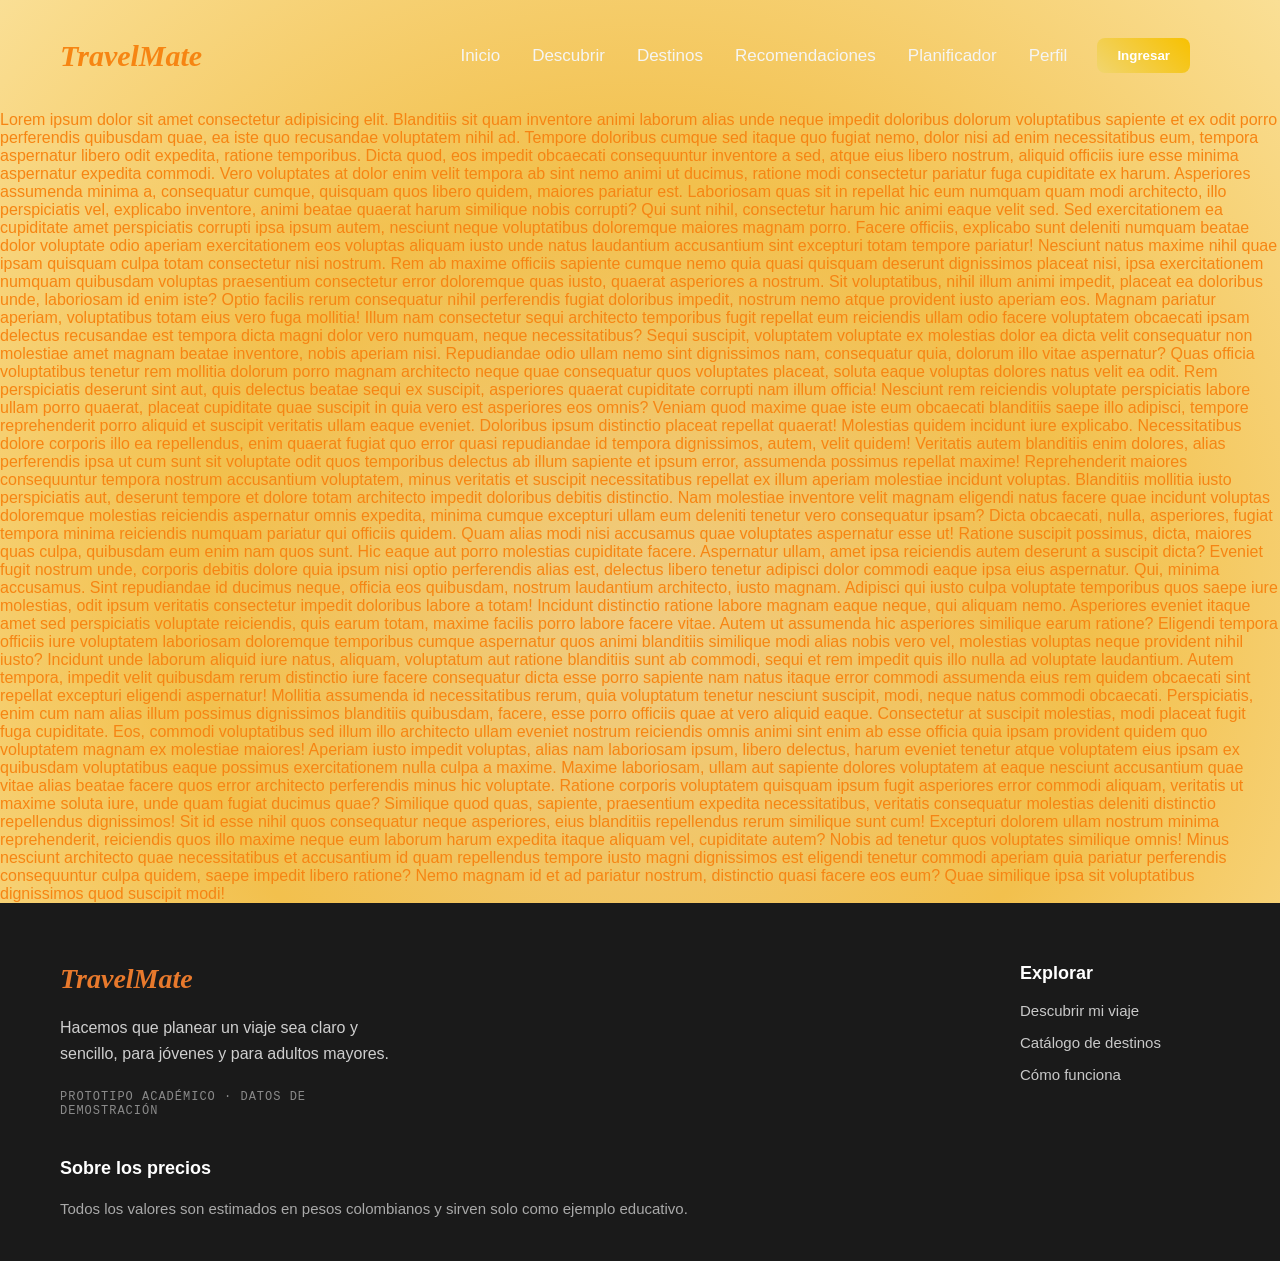
==== index.html @ ab0689bd "inicio" ====
<!DOCTYPE html>
<html lang="en">
<head>
    <meta charset="UTF-8">
    <meta name="viewport" content="width=device-width, initial-scale=1.0">
    <title>Descrubre tu Proximo Viaje</title>
    <link rel="stylesheet" href="css/style.css">
</head>
<body>
    
<!-- ===== ENCABEZADO ===== -->
<header class="encabezado">

    <div class="contenedor-navegacion">

        <h1 class="logo">TravelMate</h1>

        <nav>
            <div class="nav-item">
                <span class="nav-link">Inicio</span>
            </div>

            <div class="nav-item">
                <span class="nav-link">Descubrir</span>
                <div class="dropdown">
                    <a href="#">Cuestionario</a>
                    <a href="#">Preferencias</a>
                    <a href="#">Presupuestos</a>
                </div>
            </div>

            <div class="nav-item">
                <span class="nav-link">Destinos</span>
                <div class="dropdown">
                    <a href="#">Catálogo</a>
                    <a href="#">Filtros</a>
                    <a href="#">Detalle</a>
                </div>
            </div>

            <div class="nav-item">
                <span class="nav-link">Recomendaciones</span>
                <div class="dropdown">
                    <a href="#">Compatibilidad</a>
                    <a href="#">Sorpréndeme</a>
                </div>
            </div>

            <div class="nav-item">
                <span class="nav-link">Planificador</span>
                <div class="dropdown">
                <a href="#">Itinerario</a>
                <a href="#">Actividades</a>
                <a href="#">Presupuesto</a>
                </div>
            </div>

            <div class="nav-item">
                <span class="nav-link">Perfil</span>
                <div class="dropdown">
                <a href="#">Mi cuenta</a>
                <a href="#">Mis viajes</a>
                <a href="#">Favoritos</a>
                <a href="#">Configuración</a>
                </div>
            </div>

            <button class="boton-principal">
                <a href="#"></a>Ingresar
            </button>
           
        </nav>

    </div>

</header>

<!-- ===== SECCION PRINCIPAL ===== -->
 <section class="Principal">
    <p class="">Lorem ipsum dolor sit amet consectetur adipisicing elit. Blanditiis sit quam inventore animi laborum alias unde neque impedit doloribus dolorum voluptatibus sapiente et ex odit porro perferendis quibusdam quae, ea iste quo recusandae voluptatem nihil ad. Tempore doloribus cumque sed itaque quo fugiat nemo, dolor nisi ad enim necessitatibus eum, tempora aspernatur libero odit expedita, ratione temporibus. Dicta quod, eos impedit obcaecati consequuntur inventore a sed, atque eius libero nostrum, aliquid officiis iure esse minima aspernatur expedita commodi. Vero voluptates at dolor enim velit tempora ab sint nemo animi ut ducimus, ratione modi consectetur pariatur fuga cupiditate ex harum. Asperiores assumenda minima a, consequatur cumque, quisquam quos libero quidem, maiores pariatur est. Laboriosam quas sit in repellat hic eum numquam quam modi architecto, illo perspiciatis vel, explicabo inventore, animi beatae quaerat harum similique nobis corrupti? Qui sunt nihil, consectetur harum hic animi eaque velit sed. Sed exercitationem ea cupiditate amet perspiciatis corrupti ipsa ipsum autem, nesciunt neque voluptatibus doloremque maiores magnam porro. Facere officiis, explicabo sunt deleniti numquam beatae dolor voluptate odio aperiam exercitationem eos voluptas aliquam iusto unde natus laudantium accusantium sint excepturi totam tempore pariatur! Nesciunt natus maxime nihil quae ipsam quisquam culpa totam consectetur nisi nostrum. Rem ab maxime officiis sapiente cumque nemo quia quasi quisquam deserunt dignissimos placeat nisi, ipsa exercitationem numquam quibusdam voluptas praesentium consectetur error doloremque quas iusto, quaerat asperiores a nostrum. Sit voluptatibus, nihil illum animi impedit, placeat ea doloribus unde, laboriosam id enim iste? Optio facilis rerum consequatur nihil perferendis fugiat doloribus impedit, nostrum nemo atque provident iusto aperiam eos. Magnam pariatur aperiam, voluptatibus totam eius vero fuga mollitia! Illum nam consectetur sequi architecto temporibus fugit repellat eum reiciendis ullam odio facere voluptatem obcaecati ipsam delectus recusandae est tempora dicta magni dolor vero numquam, neque necessitatibus? Sequi suscipit, voluptatem voluptate ex molestias dolor ea dicta velit consequatur non molestiae amet magnam beatae inventore, nobis aperiam nisi. Repudiandae odio ullam nemo sint dignissimos nam, consequatur quia, dolorum illo vitae aspernatur? Quas officia voluptatibus tenetur rem mollitia dolorum porro magnam architecto neque quae consequatur quos voluptates placeat, soluta eaque voluptas dolores natus velit ea odit. Rem perspiciatis deserunt sint aut, quis delectus beatae sequi ex suscipit, asperiores quaerat cupiditate corrupti nam illum officia! Nesciunt rem reiciendis voluptate perspiciatis labore ullam porro quaerat, placeat cupiditate quae suscipit in quia vero est asperiores eos omnis? Veniam quod maxime quae iste eum obcaecati blanditiis saepe illo adipisci, tempore reprehenderit porro aliquid et suscipit veritatis ullam eaque eveniet. Doloribus ipsum distinctio placeat repellat quaerat! Molestias quidem incidunt iure explicabo. Necessitatibus dolore corporis illo ea repellendus, enim quaerat fugiat quo error quasi repudiandae id tempora dignissimos, autem, velit quidem! Veritatis autem blanditiis enim dolores, alias perferendis ipsa ut cum sunt sit voluptate odit quos temporibus delectus ab illum sapiente et ipsum error, assumenda possimus repellat maxime! Reprehenderit maiores consequuntur tempora nostrum accusantium voluptatem, minus veritatis et suscipit necessitatibus repellat ex illum aperiam molestiae incidunt voluptas. Blanditiis mollitia iusto perspiciatis aut, deserunt tempore et dolore totam architecto impedit doloribus debitis distinctio. Nam molestiae inventore velit magnam eligendi natus facere quae incidunt voluptas doloremque molestias reiciendis aspernatur omnis expedita, minima cumque excepturi ullam eum deleniti tenetur vero consequatur ipsam? Dicta obcaecati, nulla, asperiores, fugiat tempora minima reiciendis numquam pariatur qui officiis quidem. Quam alias modi nisi accusamus quae voluptates aspernatur esse ut! Ratione suscipit possimus, dicta, maiores quas culpa, quibusdam eum enim nam quos sunt. Hic eaque aut porro molestias cupiditate facere. Aspernatur ullam, amet ipsa reiciendis autem deserunt a suscipit dicta? Eveniet fugit nostrum unde, corporis debitis dolore quia ipsum nisi optio perferendis alias est, delectus libero tenetur adipisci dolor commodi eaque ipsa eius aspernatur. Qui, minima accusamus. Sint repudiandae id ducimus neque, officia eos quibusdam, nostrum laudantium architecto, iusto magnam. Adipisci qui iusto culpa voluptate temporibus quos saepe iure molestias, odit ipsum veritatis consectetur impedit doloribus labore a totam! Incidunt distinctio ratione labore magnam eaque neque, qui aliquam nemo. Asperiores eveniet itaque amet sed perspiciatis voluptate reiciendis, quis earum totam, maxime facilis porro labore facere vitae. Autem ut assumenda hic asperiores similique earum ratione? Eligendi tempora officiis iure voluptatem laboriosam doloremque temporibus cumque aspernatur quos animi blanditiis similique modi alias nobis vero vel, molestias voluptas neque provident nihil iusto? Incidunt unde laborum aliquid iure natus, aliquam, voluptatum aut ratione blanditiis sunt ab commodi, sequi et rem impedit quis illo nulla ad voluptate laudantium. Autem tempora, impedit velit quibusdam rerum distinctio iure facere consequatur dicta esse porro sapiente nam natus itaque error commodi assumenda eius rem quidem obcaecati sint repellat excepturi eligendi aspernatur! Mollitia assumenda id necessitatibus rerum, quia voluptatum tenetur nesciunt suscipit, modi, neque natus commodi obcaecati. Perspiciatis, enim cum nam alias illum possimus dignissimos blanditiis quibusdam, facere, esse porro officiis quae at vero aliquid eaque. Consectetur at suscipit molestias, modi placeat fugit fuga cupiditate. Eos, commodi voluptatibus sed illum illo architecto ullam eveniet nostrum reiciendis omnis animi sint enim ab esse officia quia ipsam provident quidem quo voluptatem magnam ex molestiae maiores! Aperiam iusto impedit voluptas, alias nam laboriosam ipsum, libero delectus, harum eveniet tenetur atque voluptatem eius ipsam ex quibusdam voluptatibus eaque possimus exercitationem nulla culpa a maxime. Maxime laboriosam, ullam aut sapiente dolores voluptatem at eaque nesciunt accusantium quae vitae alias beatae facere quos error architecto perferendis minus hic voluptate. Ratione corporis voluptatem quisquam ipsum fugit asperiores error commodi aliquam, veritatis ut maxime soluta iure, unde quam fugiat ducimus quae? Similique quod quas, sapiente, praesentium expedita necessitatibus, veritatis consequatur molestias deleniti distinctio repellendus dignissimos! Sit id esse nihil quos consequatur neque asperiores, eius blanditiis repellendus rerum similique sunt cum! Excepturi dolorem ullam nostrum minima reprehenderit, reiciendis quos illo maxime neque eum laborum harum expedita itaque aliquam vel, cupiditate autem? Nobis ad tenetur quos voluptates similique omnis! Minus nesciunt architecto quae necessitatibus et accusantium id quam repellendus tempore iusto magni dignissimos est eligendi tenetur commodi aperiam quia pariatur perferendis consequuntur culpa quidem, saepe impedit libero ratione? Nemo magnam id et ad pariatur nostrum, distinctio quasi facere eos eum? Quae similique ipsa sit voluptatibus dignissimos quod suscipit modi!</p>
 </section>



<!-- ===== PIE DE PAGINA ===== -->
<footer>
  <div class="footer-brand">
    <div class="footer-logo">TravelMate</div>
    <p class="footer-desc">
      Hacemos que planear un viaje sea claro y sencillo, para jóvenes y para adultos mayores.
    </p>
    <p class="footer-tag">Prototipo académico · Datos de demostración</p>
  </div>

  <div class="footer-col">
    <h3>Explorar</h3>
    <ul>
      <li><a href="#">Descubrir mi viaje</a></li>
      <li><a href="#">Catálogo de destinos</a></li>
      <li><a href="#">Cómo funciona</a></li>
    </ul>
  </div>

  <div class="footer-col">
    <h3>Sobre los precios</h3>
    <p>
      Todos los valores son estimados en pesos colombianos y sirven solo como ejemplo educativo.
    </p>
  </div>
</footer>

</body>
</html>
---- css/style.css ----
/* ===== ESTILOS GENERALES ===== */

*{
    margin:0;
    padding:0;
    box-sizing:border-box;
    font-family:Arial, Helvetica, sans-serif;
}

body{
    color:rgb(246, 133, 19);
    background:
    radial-gradient(circle,#f0cc83,#f2c04d,#fadf95);
}

/* ===== ENCABEZADO ===== */
.encabezado{
    position:relative;
    width:100%;
    /* background:rgba(0,0,0,0.35);
    backdrop-filter:blur(10px); */
}

.contenedor-navegacion{
    display:flex;
    justify-content:space-between;
    align-items:center;
    padding:20px 60px;
}

.logo{
    font-family: Georgia, 'Times New Roman', serif;
    font-style: italic;
    font-weight: bold;
    font-size:30px;
    font-weight:bold;
}

nav {
  /* background: linear-gradient(to right, #9c7f4f 0%, #b3925c 50%, #8a7248 100%); */
  padding: 18px 30px;
  display: flex;
  align-items: center;
  gap: 28px;
  position: relative;
  z-index: 10;
  /* box-shadow: 0 2px 6px rgba(0,0,0,0.25); */
}

.nav-item {
  position: relative;
}

.nav-link {
  color: #f5f5f3;
  font-size: 17px;
  cursor: pointer;
  padding: 6px 2px;
  display: inline-block;
  transition: color 0.15s ease;
}

.nav-link:hover {
  color: #f9bc03;
}

/* Dropdown */
.dropdown {
  display: none;
  position: absolute;
  top: 100%;
  left: 0;
  margin-top: 10px;
  background: #fffdf7;
  min-width: 210px;
  border-radius: 6px;
  box-shadow: 0 10px 25px rgba(0,0,0,0.25);
  border: 1px solid #e3d3a8;
  overflow: hidden;
  opacity: 0;
  transform: translateY(-8px);
  transition: opacity 0.18s ease, transform 0.18s ease;
}

.nav-item:hover .dropdown {
  display: block;
  opacity: 1;
  transform: translateY(0);
}

/* pequeño puente invisible para que el hover no se corte entre el link y el menu */
.nav-item::after {
  content: "";
  position: absolute;
  top: 100%;
  left: 0;
  width: 100%;
  height: 10px;
}

.dropdown a {
  display: block;
  padding: 11px 18px;
  color: #4a3b1e;
  text-decoration: none;
  font-size: 14.5px;
  font-family: Arial, sans-serif;
  border-bottom: 1px solid #f0e6cc;
  transition: background 0.12s ease, padding-left 0.12s ease;
}

.dropdown a:last-child {
  border-bottom: none;
}

.dropdown a:hover {
  background: #f6e9c6;
  padding-left: 24px;
  color: #7a5a12;
}

/* ===== BOTÓN ===== */
.boton-principal{
    background:linear-gradient(45deg,#f1d56f,#f7c101);
    border:none;
    padding:10px 20px;
    border-radius:8px;
    color:white;
    cursor:pointer;
    font-weight:bold;
}














/* ===== PIE DE PAGINA ===== */
footer {
  background: #1a1a1a;
  padding: 60px 60px 40px;
  display: flex;
  flex-wrap: wrap;
  justify-content: space-between;
  gap: 40px;
}

/* Columna marca */
.footer-brand {
  max-width: 340px;
}

.footer-logo {
  font-family: Georgia, 'Times New Roman', serif;
  font-style: italic;
  font-weight: bold;
  font-size: 28px;
  color: #e8792c;
  margin-bottom: 20px;
}

.footer-desc {
  color: #cfcfcf;
  font-size: 16px;
  line-height: 1.6;
  margin-bottom: 24px;
}

.footer-tag {
  color: #8a8a8a;
  font-size: 12px;
  letter-spacing: 1px;
  text-transform: uppercase;
  font-family: 'Courier New', monospace;
}

/* Columnas de enlaces */
.footer-col {
  min-width: 200px;
}

.footer-col h3 {
  color: #ffffff;
  font-size: 18px;
  margin-bottom: 18px;
}

.footer-col ul {
  list-style: none;
}

.footer-col li {
  margin-bottom: 14px;
}

.footer-col a {
  color: #c9c9c9;
  text-decoration: none;
  font-size: 15px;
  transition: color 0.15s ease;
}

.footer-col a:hover {
  color: #e8792c;
}

.footer-col p {
  color: #a9a9a9;
  font-size: 15px;
  line-height: 1.6;
}

/* Responsive */
@media (max-width: 700px) {
  footer {
    padding: 40px 24px;
    flex-direction: column;
  }
}
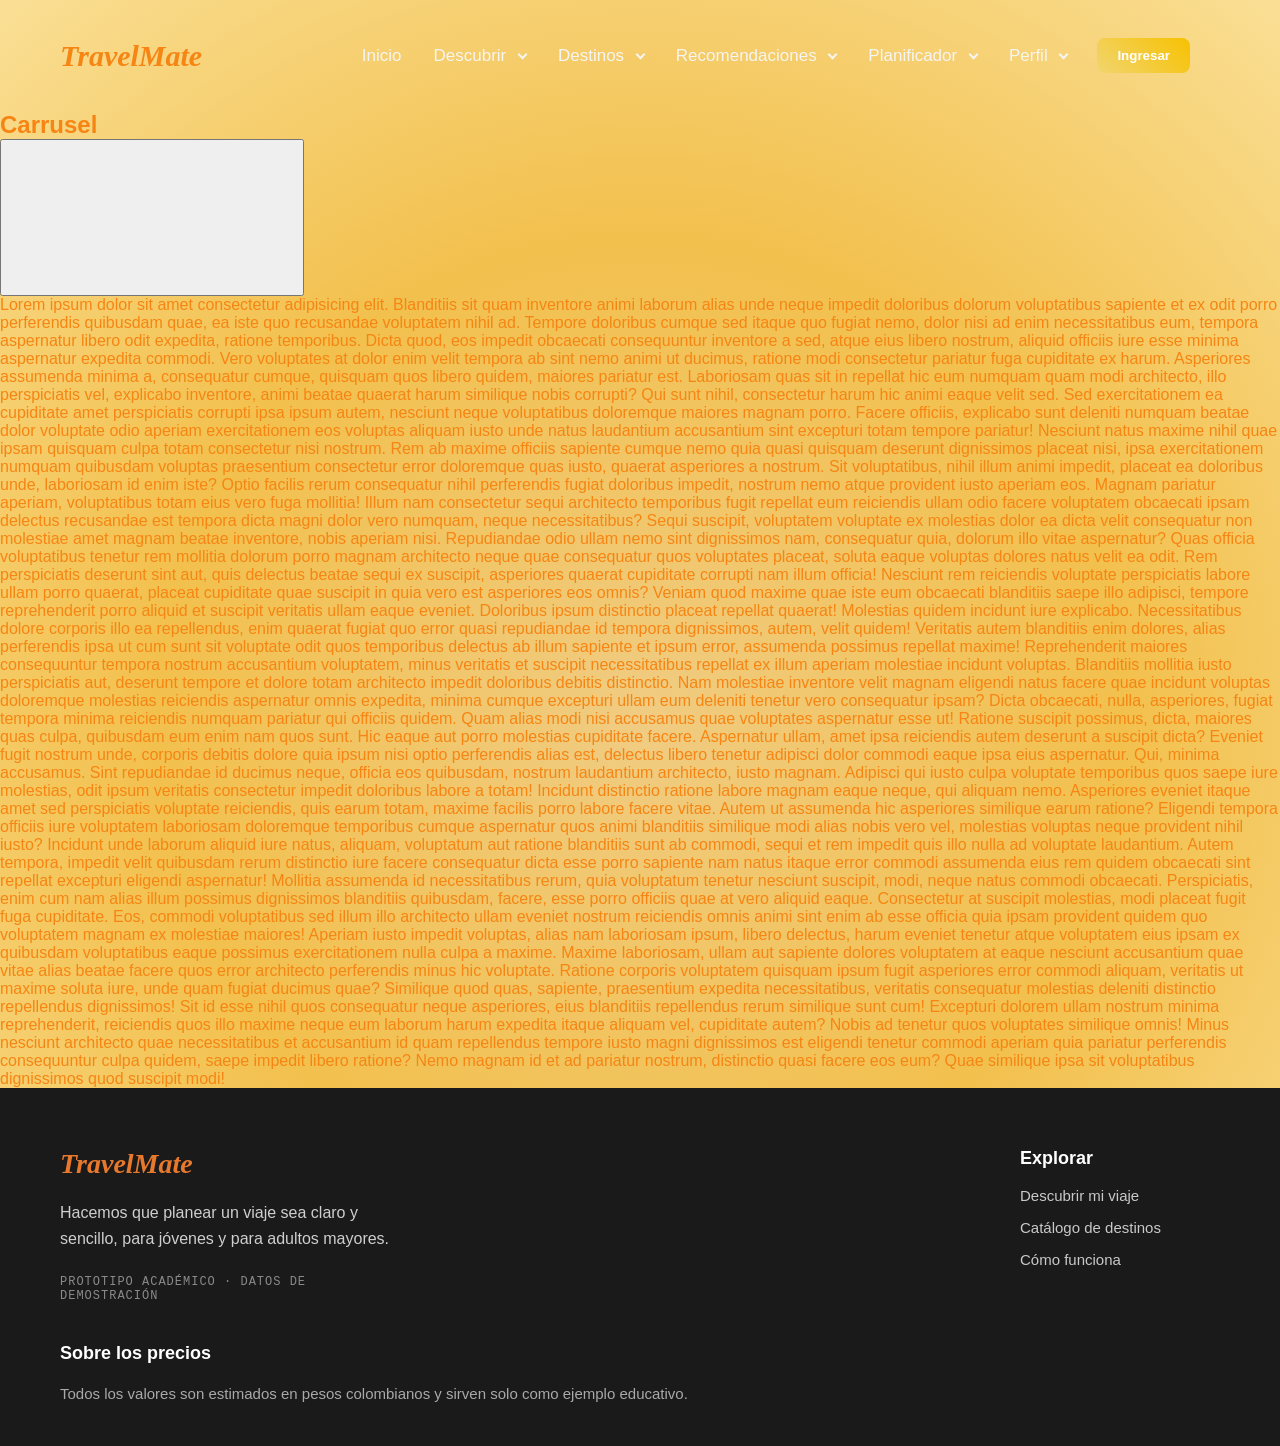
==== commit 136752a9: "img" ====
--- a/index.html
+++ b/index.html
@@ -21,16 +21,23 @@
             </div>
 
             <div class="nav-item">
-                <span class="nav-link">Descubrir</span>
+                <span class="nav-link">
+                    Descubrir
+                    <span class="flecha"></span>
+                </span>
+
                 <div class="dropdown">
-                    <a href="#">Cuestionario</a>
+                    <a href="pages/cuestionario.html">Cuestionario</a>
                     <a href="#">Preferencias</a>
                     <a href="#">Presupuestos</a>
                 </div>
             </div>
 
             <div class="nav-item">
-                <span class="nav-link">Destinos</span>
+                <span class="nav-link">
+                    Destinos
+                    <span class="flecha"></span>
+                </span>
                 <div class="dropdown">
                     <a href="#">Catálogo</a>
                     <a href="#">Filtros</a>
@@ -39,7 +46,10 @@
             </div>
 
             <div class="nav-item">
-                <span class="nav-link">Recomendaciones</span>
+                <span class="nav-link">
+                    Recomendaciones
+                    <span class="flecha"></span>
+                </span>
                 <div class="dropdown">
                     <a href="#">Compatibilidad</a>
                     <a href="#">Sorpréndeme</a>
@@ -47,7 +57,10 @@
             </div>
 
             <div class="nav-item">
-                <span class="nav-link">Planificador</span>
+                <span class="nav-link">
+                    Planificador
+                    <span class="flecha"></span>
+                </span>
                 <div class="dropdown">
                 <a href="#">Itinerario</a>
                 <a href="#">Actividades</a>
@@ -56,7 +69,10 @@
             </div>
 
             <div class="nav-item">
-                <span class="nav-link">Perfil</span>
+                <span class="nav-link">
+                    Perfil
+                    <span class="flecha"></span>
+                </span>
                 <div class="dropdown">
                 <a href="#">Mi cuenta</a>
                 <a href="#">Mis viajes</a>
@@ -76,6 +92,56 @@
 </header>
 
 <!-- ===== SECCION PRINCIPAL ===== -->
+
+<!-- ===== CARRUSEL ===== -->
+<div>
+    <h2>Carrusel</h2>
+
+    <div class="carusel-list" id="carusel-list">
+
+        <button>
+            <svg>
+
+                <path>
+                    
+                </path>
+            </svg>
+
+        </button>
+
+        <div class="carrusel-track" id="track">
+
+            <div class="carusel">
+
+                <div>
+
+                    <a href="##">
+                        <h4></h4>
+                    </a>
+
+                </div>
+
+            </div>
+
+        </div>
+
+    </div>
+</div>
+
+
+
+
+
+
+
+
+
+
+
+
+
+
+
  <section class="Principal">
     <p class="">Lorem ipsum dolor sit amet consectetur adipisicing elit. Blanditiis sit quam inventore animi laborum alias unde neque impedit doloribus dolorum voluptatibus sapiente et ex odit porro perferendis quibusdam quae, ea iste quo recusandae voluptatem nihil ad. Tempore doloribus cumque sed itaque quo fugiat nemo, dolor nisi ad enim necessitatibus eum, tempora aspernatur libero odit expedita, ratione temporibus. Dicta quod, eos impedit obcaecati consequuntur inventore a sed, atque eius libero nostrum, aliquid officiis iure esse minima aspernatur expedita commodi. Vero voluptates at dolor enim velit tempora ab sint nemo animi ut ducimus, ratione modi consectetur pariatur fuga cupiditate ex harum. Asperiores assumenda minima a, consequatur cumque, quisquam quos libero quidem, maiores pariatur est. Laboriosam quas sit in repellat hic eum numquam quam modi architecto, illo perspiciatis vel, explicabo inventore, animi beatae quaerat harum similique nobis corrupti? Qui sunt nihil, consectetur harum hic animi eaque velit sed. Sed exercitationem ea cupiditate amet perspiciatis corrupti ipsa ipsum autem, nesciunt neque voluptatibus doloremque maiores magnam porro. Facere officiis, explicabo sunt deleniti numquam beatae dolor voluptate odio aperiam exercitationem eos voluptas aliquam iusto unde natus laudantium accusantium sint excepturi totam tempore pariatur! Nesciunt natus maxime nihil quae ipsam quisquam culpa totam consectetur nisi nostrum. Rem ab maxime officiis sapiente cumque nemo quia quasi quisquam deserunt dignissimos placeat nisi, ipsa exercitationem numquam quibusdam voluptas praesentium consectetur error doloremque quas iusto, quaerat asperiores a nostrum. Sit voluptatibus, nihil illum animi impedit, placeat ea doloribus unde, laboriosam id enim iste? Optio facilis rerum consequatur nihil perferendis fugiat doloribus impedit, nostrum nemo atque provident iusto aperiam eos. Magnam pariatur aperiam, voluptatibus totam eius vero fuga mollitia! Illum nam consectetur sequi architecto temporibus fugit repellat eum reiciendis ullam odio facere voluptatem obcaecati ipsam delectus recusandae est tempora dicta magni dolor vero numquam, neque necessitatibus? Sequi suscipit, voluptatem voluptate ex molestias dolor ea dicta velit consequatur non molestiae amet magnam beatae inventore, nobis aperiam nisi. Repudiandae odio ullam nemo sint dignissimos nam, consequatur quia, dolorum illo vitae aspernatur? Quas officia voluptatibus tenetur rem mollitia dolorum porro magnam architecto neque quae consequatur quos voluptates placeat, soluta eaque voluptas dolores natus velit ea odit. Rem perspiciatis deserunt sint aut, quis delectus beatae sequi ex suscipit, asperiores quaerat cupiditate corrupti nam illum officia! Nesciunt rem reiciendis voluptate perspiciatis labore ullam porro quaerat, placeat cupiditate quae suscipit in quia vero est asperiores eos omnis? Veniam quod maxime quae iste eum obcaecati blanditiis saepe illo adipisci, tempore reprehenderit porro aliquid et suscipit veritatis ullam eaque eveniet. Doloribus ipsum distinctio placeat repellat quaerat! Molestias quidem incidunt iure explicabo. Necessitatibus dolore corporis illo ea repellendus, enim quaerat fugiat quo error quasi repudiandae id tempora dignissimos, autem, velit quidem! Veritatis autem blanditiis enim dolores, alias perferendis ipsa ut cum sunt sit voluptate odit quos temporibus delectus ab illum sapiente et ipsum error, assumenda possimus repellat maxime! Reprehenderit maiores consequuntur tempora nostrum accusantium voluptatem, minus veritatis et suscipit necessitatibus repellat ex illum aperiam molestiae incidunt voluptas. Blanditiis mollitia iusto perspiciatis aut, deserunt tempore et dolore totam architecto impedit doloribus debitis distinctio. Nam molestiae inventore velit magnam eligendi natus facere quae incidunt voluptas doloremque molestias reiciendis aspernatur omnis expedita, minima cumque excepturi ullam eum deleniti tenetur vero consequatur ipsam? Dicta obcaecati, nulla, asperiores, fugiat tempora minima reiciendis numquam pariatur qui officiis quidem. Quam alias modi nisi accusamus quae voluptates aspernatur esse ut! Ratione suscipit possimus, dicta, maiores quas culpa, quibusdam eum enim nam quos sunt. Hic eaque aut porro molestias cupiditate facere. Aspernatur ullam, amet ipsa reiciendis autem deserunt a suscipit dicta? Eveniet fugit nostrum unde, corporis debitis dolore quia ipsum nisi optio perferendis alias est, delectus libero tenetur adipisci dolor commodi eaque ipsa eius aspernatur. Qui, minima accusamus. Sint repudiandae id ducimus neque, officia eos quibusdam, nostrum laudantium architecto, iusto magnam. Adipisci qui iusto culpa voluptate temporibus quos saepe iure molestias, odit ipsum veritatis consectetur impedit doloribus labore a totam! Incidunt distinctio ratione labore magnam eaque neque, qui aliquam nemo. Asperiores eveniet itaque amet sed perspiciatis voluptate reiciendis, quis earum totam, maxime facilis porro labore facere vitae. Autem ut assumenda hic asperiores similique earum ratione? Eligendi tempora officiis iure voluptatem laboriosam doloremque temporibus cumque aspernatur quos animi blanditiis similique modi alias nobis vero vel, molestias voluptas neque provident nihil iusto? Incidunt unde laborum aliquid iure natus, aliquam, voluptatum aut ratione blanditiis sunt ab commodi, sequi et rem impedit quis illo nulla ad voluptate laudantium. Autem tempora, impedit velit quibusdam rerum distinctio iure facere consequatur dicta esse porro sapiente nam natus itaque error commodi assumenda eius rem quidem obcaecati sint repellat excepturi eligendi aspernatur! Mollitia assumenda id necessitatibus rerum, quia voluptatum tenetur nesciunt suscipit, modi, neque natus commodi obcaecati. Perspiciatis, enim cum nam alias illum possimus dignissimos blanditiis quibusdam, facere, esse porro officiis quae at vero aliquid eaque. Consectetur at suscipit molestias, modi placeat fugit fuga cupiditate. Eos, commodi voluptatibus sed illum illo architecto ullam eveniet nostrum reiciendis omnis animi sint enim ab esse officia quia ipsam provident quidem quo voluptatem magnam ex molestiae maiores! Aperiam iusto impedit voluptas, alias nam laboriosam ipsum, libero delectus, harum eveniet tenetur atque voluptatem eius ipsam ex quibusdam voluptatibus eaque possimus exercitationem nulla culpa a maxime. Maxime laboriosam, ullam aut sapiente dolores voluptatem at eaque nesciunt accusantium quae vitae alias beatae facere quos error architecto perferendis minus hic voluptate. Ratione corporis voluptatem quisquam ipsum fugit asperiores error commodi aliquam, veritatis ut maxime soluta iure, unde quam fugiat ducimus quae? Similique quod quas, sapiente, praesentium expedita necessitatibus, veritatis consequatur molestias deleniti distinctio repellendus dignissimos! Sit id esse nihil quos consequatur neque asperiores, eius blanditiis repellendus rerum similique sunt cum! Excepturi dolorem ullam nostrum minima reprehenderit, reiciendis quos illo maxime neque eum laborum harum expedita itaque aliquam vel, cupiditate autem? Nobis ad tenetur quos voluptates similique omnis! Minus nesciunt architecto quae necessitatibus et accusantium id quam repellendus tempore iusto magni dignissimos est eligendi tenetur commodi aperiam quia pariatur perferendis consequuntur culpa quidem, saepe impedit libero ratione? Nemo magnam id et ad pariatur nostrum, distinctio quasi facere eos eum? Quae similique ipsa sit voluptatibus dignissimos quod suscipit modi!</p>
  </section>
--- a/css/style.css
+++ b/css/style.css
@@ -34,6 +34,17 @@
     font-weight: bold;
     font-size:30px;
     font-weight:bold;
+}
+
+.flecha {
+    display: inline-block;
+    width: 7px;
+    height: 7px;
+    border-right: 2px solid currentColor;
+    border-bottom: 2px solid currentColor;
+    transform: rotate(45deg);
+    margin-left: 8px;
+    margin-bottom: 3px;
 }
 
 nav {
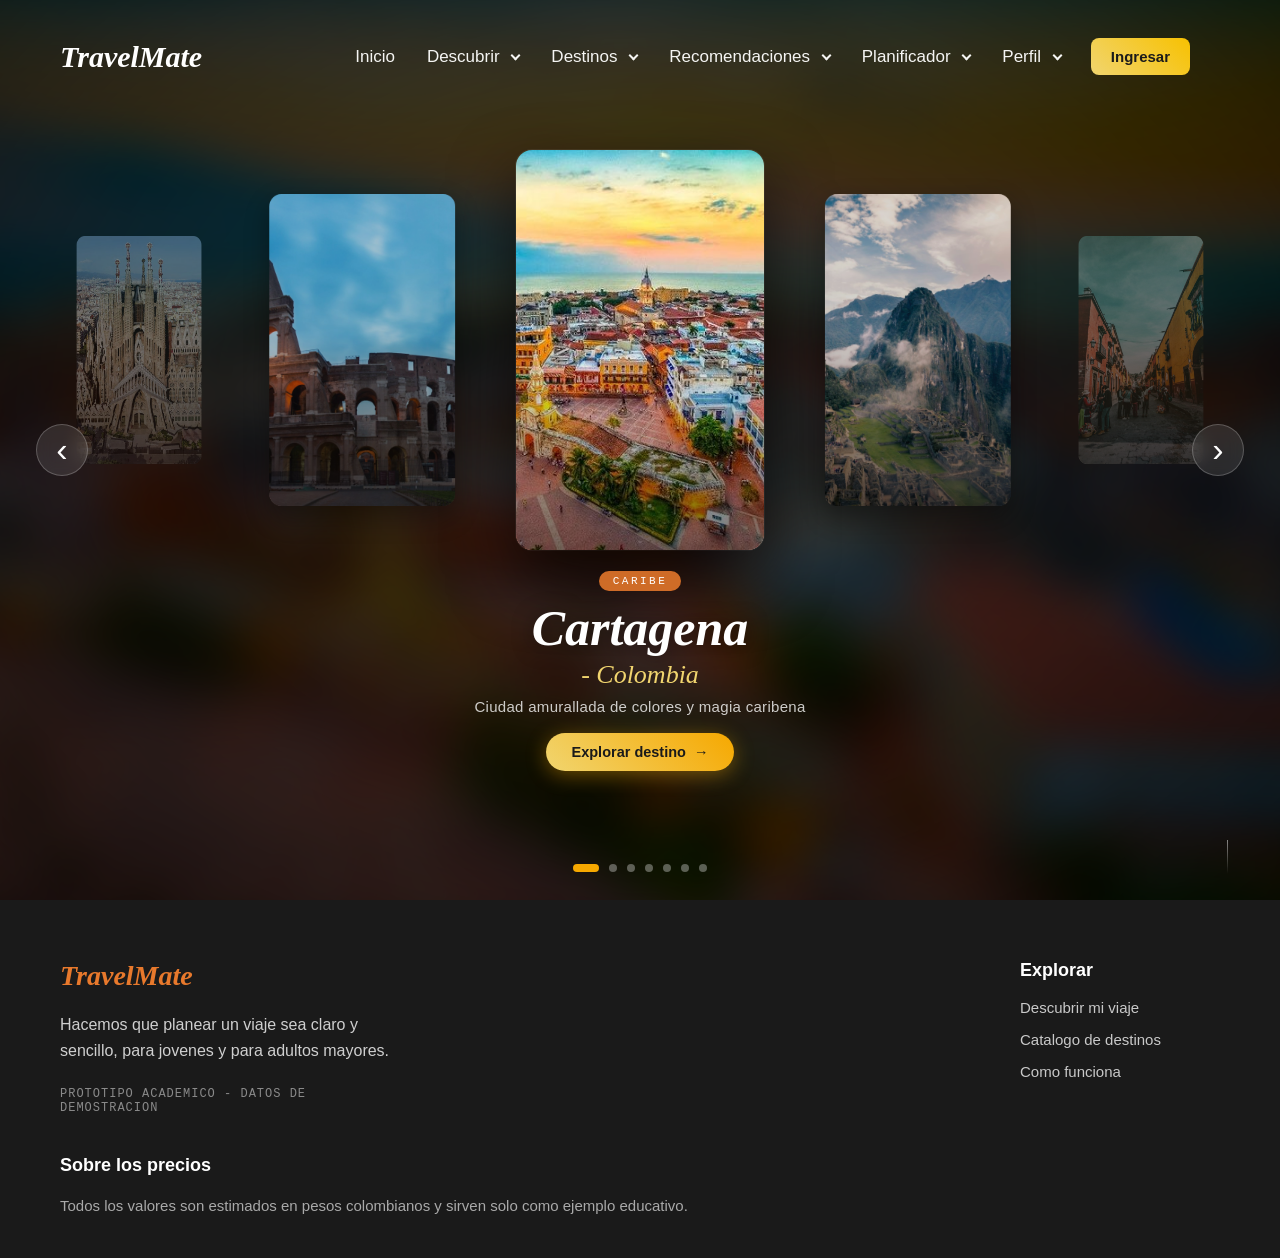
==== commit 3e10603c: "carrusel 3d" ====
--- a/index.html
+++ b/index.html
@@ -1,151 +1,111 @@
-<!DOCTYPE html>
-<html lang="en">
+﻿<!DOCTYPE html>
+<html lang="es">
 <head>
     <meta charset="UTF-8">
     <meta name="viewport" content="width=device-width, initial-scale=1.0">
-    <title>Descrubre tu Proximo Viaje</title>
+    <title>TravelMate Descubre tu Proximo Viaje</title>
     <link rel="stylesheet" href="css/style.css">
 </head>
 <body>
-    
-<!-- ===== ENCABEZADO ===== -->
-<header class="encabezado">
 
+<!-- ===== ENCABEZADO (flota sobre el hero) ===== -->
+<header class="encabezado encabezado--hero">
     <div class="contenedor-navegacion">
-
         <h1 class="logo">TravelMate</h1>
-
         <nav>
             <div class="nav-item">
                 <span class="nav-link">Inicio</span>
             </div>
 
             <div class="nav-item">
-                <span class="nav-link">
-                    Descubrir
-                    <span class="flecha"></span>
-                </span>
-
+                <span class="nav-link">Descubrir <span class="flecha"></span></span>
                 <div class="dropdown">
                     <a href="pages/cuestionario.html">Cuestionario</a>
-                    <a href="#">Preferencias</a>
-                    <a href="#">Presupuestos</a>
+                    <a href="pages/preferencias.html">Preferencias</a>
+                    <a href="pages/Presupuestos.html">Presupuestos</a>
                 </div>
             </div>
 
             <div class="nav-item">
-                <span class="nav-link">
-                    Destinos
-                    <span class="flecha"></span>
-                </span>
+                <span class="nav-link">Destinos <span class="flecha"></span></span>
                 <div class="dropdown">
-                    <a href="#">Catálogo</a>
-                    <a href="#">Filtros</a>
-                    <a href="#">Detalle</a>
+                    <a href="pages/catalogos.html">Catalogo</a>
+                    <a href="pages/filtros.html">Filtros</a>
+                    <a href="pages/detalle.html">Detalle</a>
                 </div>
             </div>
 
             <div class="nav-item">
-                <span class="nav-link">
-                    Recomendaciones
-                    <span class="flecha"></span>
-                </span>
+                <span class="nav-link">Recomendaciones <span class="flecha"></span></span>
                 <div class="dropdown">
-                    <a href="#">Compatibilidad</a>
-                    <a href="#">Sorpréndeme</a>
+                    <a href="pages/compatibilidad.html">Compatibilidad</a>
+                    <a href="pages/sorprendeme.html">Sorprendeme</a>
                 </div>
             </div>
 
             <div class="nav-item">
-                <span class="nav-link">
-                    Planificador
-                    <span class="flecha"></span>
-                </span>
+                <span class="nav-link">Planificador <span class="flecha"></span></span>
                 <div class="dropdown">
-                <a href="#">Itinerario</a>
-                <a href="#">Actividades</a>
-                <a href="#">Presupuesto</a>
+                    <a href="pages/itinerario.html">Itinerario</a>
+                    <a href="pages/actividades.html">Actividades</a>
+                    <a href="pages/presupuesto.html">Presupuesto</a>
                 </div>
             </div>
 
             <div class="nav-item">
-                <span class="nav-link">
-                    Perfil
-                    <span class="flecha"></span>
-                </span>
+                <span class="nav-link">Perfil <span class="flecha"></span></span>
                 <div class="dropdown">
-                <a href="#">Mi cuenta</a>
-                <a href="#">Mis viajes</a>
-                <a href="#">Favoritos</a>
-                <a href="#">Configuración</a>
+                    <a href="pages/cuenta.html">Mi cuenta</a>
+                    <a href="pages/viajes.html">Mis viajes</a>
+                    <a href="pages/favoritos.html">Favoritos</a>
                 </div>
             </div>
 
             <button class="boton-principal">
-                <a href="#"></a>Ingresar
+                <a href="pages/login.html">Ingresar</a>
             </button>
-           
         </nav>
+    </div>
+</header>
 
+
+<!-- ===== CARRUSEL 3D ===== -->
+<section class="hero-carrusel" id="inicio">
+
+    <!-- Fondos con crossfade -->
+    <div class="hero-fondo visible" id="fondoA"></div>
+    <div class="hero-fondo oculto"  id="fondoB"></div>
+    <div class="hero-capa-oscura"></div>
+
+    <!-- Escena 3D -->
+    <div class="carrusel-escena">
+        <div class="carrusel-pista" id="carruselPista">
+            <!-- Tarjetas generadas por JavaScript -->
+        </div>
     </div>
 
-</header>
+    <!-- Info del destino activo -->
+    <div class="carrusel-info" id="carruselInfo">
+        <span class="dest-tag"    id="destTag"></span>
+        <h2   class="dest-nombre" id="destNombre"></h2>
+        <p    class="dest-pais"   id="destPais"></p>
+        <p    class="dest-desc"   id="destDesc"></p>
+        <a href="pages/catalogos.html" class="boton-explorar" id="botonExplorar">
+            Explorar destino <span>→</span>
+        </a>
+    </div>
 
-<!-- ===== SECCION PRINCIPAL ===== -->
+    <!-- Flechas -->
+    <button class="carr-btn carr-prev" id="btnPrev" aria-label="Anterior">‹</button>
+    <button class="carr-btn carr-next" id="btnNext" aria-label="Siguiente">›</button>
 
-<!-- ===== CARRUSEL ===== -->
-<div>
-    <h2>Carrusel</h2>
+    <!-- Puntos -->
+    <div class="carrusel-puntos" id="carruselPuntos"></div>
 
-    <div class="carusel-list" id="carusel-list">
+    <!-- Scroll indicator -->
+    <div class="scroll-abajo"><div class="scroll-linea"></div></div>
 
-        <button>
-            <svg>
-
-                <path>
-                    
-                </path>
-            </svg>
-
-        </button>
-
-        <div class="carrusel-track" id="track">
-
-            <div class="carusel">
-
-                <div>
-
-                    <a href="##">
-                        <h4></h4>
-                    </a>
-
-                </div>
-
-            </div>
-
-        </div>
-
-    </div>
-</div>
-
-
-
-
-
-
-
-
-
-
-
-
-
-
-
- <section class="Principal">
-    <p class="">Lorem ipsum dolor sit amet consectetur adipisicing elit. Blanditiis sit quam inventore animi laborum alias unde neque impedit doloribus dolorum voluptatibus sapiente et ex odit porro perferendis quibusdam quae, ea iste quo recusandae voluptatem nihil ad. Tempore doloribus cumque sed itaque quo fugiat nemo, dolor nisi ad enim necessitatibus eum, tempora aspernatur libero odit expedita, ratione temporibus. Dicta quod, eos impedit obcaecati consequuntur inventore a sed, atque eius libero nostrum, aliquid officiis iure esse minima aspernatur expedita commodi. Vero voluptates at dolor enim velit tempora ab sint nemo animi ut ducimus, ratione modi consectetur pariatur fuga cupiditate ex harum. Asperiores assumenda minima a, consequatur cumque, quisquam quos libero quidem, maiores pariatur est. Laboriosam quas sit in repellat hic eum numquam quam modi architecto, illo perspiciatis vel, explicabo inventore, animi beatae quaerat harum similique nobis corrupti? Qui sunt nihil, consectetur harum hic animi eaque velit sed. Sed exercitationem ea cupiditate amet perspiciatis corrupti ipsa ipsum autem, nesciunt neque voluptatibus doloremque maiores magnam porro. Facere officiis, explicabo sunt deleniti numquam beatae dolor voluptate odio aperiam exercitationem eos voluptas aliquam iusto unde natus laudantium accusantium sint excepturi totam tempore pariatur! Nesciunt natus maxime nihil quae ipsam quisquam culpa totam consectetur nisi nostrum. Rem ab maxime officiis sapiente cumque nemo quia quasi quisquam deserunt dignissimos placeat nisi, ipsa exercitationem numquam quibusdam voluptas praesentium consectetur error doloremque quas iusto, quaerat asperiores a nostrum. Sit voluptatibus, nihil illum animi impedit, placeat ea doloribus unde, laboriosam id enim iste? Optio facilis rerum consequatur nihil perferendis fugiat doloribus impedit, nostrum nemo atque provident iusto aperiam eos. Magnam pariatur aperiam, voluptatibus totam eius vero fuga mollitia! Illum nam consectetur sequi architecto temporibus fugit repellat eum reiciendis ullam odio facere voluptatem obcaecati ipsam delectus recusandae est tempora dicta magni dolor vero numquam, neque necessitatibus? Sequi suscipit, voluptatem voluptate ex molestias dolor ea dicta velit consequatur non molestiae amet magnam beatae inventore, nobis aperiam nisi. Repudiandae odio ullam nemo sint dignissimos nam, consequatur quia, dolorum illo vitae aspernatur? Quas officia voluptatibus tenetur rem mollitia dolorum porro magnam architecto neque quae consequatur quos voluptates placeat, soluta eaque voluptas dolores natus velit ea odit. Rem perspiciatis deserunt sint aut, quis delectus beatae sequi ex suscipit, asperiores quaerat cupiditate corrupti nam illum officia! Nesciunt rem reiciendis voluptate perspiciatis labore ullam porro quaerat, placeat cupiditate quae suscipit in quia vero est asperiores eos omnis? Veniam quod maxime quae iste eum obcaecati blanditiis saepe illo adipisci, tempore reprehenderit porro aliquid et suscipit veritatis ullam eaque eveniet. Doloribus ipsum distinctio placeat repellat quaerat! Molestias quidem incidunt iure explicabo. Necessitatibus dolore corporis illo ea repellendus, enim quaerat fugiat quo error quasi repudiandae id tempora dignissimos, autem, velit quidem! Veritatis autem blanditiis enim dolores, alias perferendis ipsa ut cum sunt sit voluptate odit quos temporibus delectus ab illum sapiente et ipsum error, assumenda possimus repellat maxime! Reprehenderit maiores consequuntur tempora nostrum accusantium voluptatem, minus veritatis et suscipit necessitatibus repellat ex illum aperiam molestiae incidunt voluptas. Blanditiis mollitia iusto perspiciatis aut, deserunt tempore et dolore totam architecto impedit doloribus debitis distinctio. Nam molestiae inventore velit magnam eligendi natus facere quae incidunt voluptas doloremque molestias reiciendis aspernatur omnis expedita, minima cumque excepturi ullam eum deleniti tenetur vero consequatur ipsam? Dicta obcaecati, nulla, asperiores, fugiat tempora minima reiciendis numquam pariatur qui officiis quidem. Quam alias modi nisi accusamus quae voluptates aspernatur esse ut! Ratione suscipit possimus, dicta, maiores quas culpa, quibusdam eum enim nam quos sunt. Hic eaque aut porro molestias cupiditate facere. Aspernatur ullam, amet ipsa reiciendis autem deserunt a suscipit dicta? Eveniet fugit nostrum unde, corporis debitis dolore quia ipsum nisi optio perferendis alias est, delectus libero tenetur adipisci dolor commodi eaque ipsa eius aspernatur. Qui, minima accusamus. Sint repudiandae id ducimus neque, officia eos quibusdam, nostrum laudantium architecto, iusto magnam. Adipisci qui iusto culpa voluptate temporibus quos saepe iure molestias, odit ipsum veritatis consectetur impedit doloribus labore a totam! Incidunt distinctio ratione labore magnam eaque neque, qui aliquam nemo. Asperiores eveniet itaque amet sed perspiciatis voluptate reiciendis, quis earum totam, maxime facilis porro labore facere vitae. Autem ut assumenda hic asperiores similique earum ratione? Eligendi tempora officiis iure voluptatem laboriosam doloremque temporibus cumque aspernatur quos animi blanditiis similique modi alias nobis vero vel, molestias voluptas neque provident nihil iusto? Incidunt unde laborum aliquid iure natus, aliquam, voluptatum aut ratione blanditiis sunt ab commodi, sequi et rem impedit quis illo nulla ad voluptate laudantium. Autem tempora, impedit velit quibusdam rerum distinctio iure facere consequatur dicta esse porro sapiente nam natus itaque error commodi assumenda eius rem quidem obcaecati sint repellat excepturi eligendi aspernatur! Mollitia assumenda id necessitatibus rerum, quia voluptatum tenetur nesciunt suscipit, modi, neque natus commodi obcaecati. Perspiciatis, enim cum nam alias illum possimus dignissimos blanditiis quibusdam, facere, esse porro officiis quae at vero aliquid eaque. Consectetur at suscipit molestias, modi placeat fugit fuga cupiditate. Eos, commodi voluptatibus sed illum illo architecto ullam eveniet nostrum reiciendis omnis animi sint enim ab esse officia quia ipsam provident quidem quo voluptatem magnam ex molestiae maiores! Aperiam iusto impedit voluptas, alias nam laboriosam ipsum, libero delectus, harum eveniet tenetur atque voluptatem eius ipsam ex quibusdam voluptatibus eaque possimus exercitationem nulla culpa a maxime. Maxime laboriosam, ullam aut sapiente dolores voluptatem at eaque nesciunt accusantium quae vitae alias beatae facere quos error architecto perferendis minus hic voluptate. Ratione corporis voluptatem quisquam ipsum fugit asperiores error commodi aliquam, veritatis ut maxime soluta iure, unde quam fugiat ducimus quae? Similique quod quas, sapiente, praesentium expedita necessitatibus, veritatis consequatur molestias deleniti distinctio repellendus dignissimos! Sit id esse nihil quos consequatur neque asperiores, eius blanditiis repellendus rerum similique sunt cum! Excepturi dolorem ullam nostrum minima reprehenderit, reiciendis quos illo maxime neque eum laborum harum expedita itaque aliquam vel, cupiditate autem? Nobis ad tenetur quos voluptates similique omnis! Minus nesciunt architecto quae necessitatibus et accusantium id quam repellendus tempore iusto magni dignissimos est eligendi tenetur commodi aperiam quia pariatur perferendis consequuntur culpa quidem, saepe impedit libero ratione? Nemo magnam id et ad pariatur nostrum, distinctio quasi facere eos eum? Quae similique ipsa sit voluptatibus dignissimos quod suscipit modi!</p>
- </section>
-
+</section>
 
 
 <!-- ===== PIE DE PAGINA ===== -->
@@ -153,17 +113,17 @@
   <div class="footer-brand">
     <div class="footer-logo">TravelMate</div>
     <p class="footer-desc">
-      Hacemos que planear un viaje sea claro y sencillo, para jóvenes y para adultos mayores.
+      Hacemos que planear un viaje sea claro y sencillo, para jovenes y para adultos mayores.
     </p>
-    <p class="footer-tag">Prototipo académico · Datos de demostración</p>
+    <p class="footer-tag">Prototipo academico - Datos de demostracion</p>
   </div>
 
   <div class="footer-col">
     <h3>Explorar</h3>
     <ul>
       <li><a href="#">Descubrir mi viaje</a></li>
-      <li><a href="#">Catálogo de destinos</a></li>
-      <li><a href="#">Cómo funciona</a></li>
+      <li><a href="#">Catalogo de destinos</a></li>
+      <li><a href="#">Como funciona</a></li>
     </ul>
   </div>
 
@@ -175,5 +135,6 @@
   </div>
 </footer>
 
+<script src="js/script.js"></script>
 </body>
 </html>
--- a/css/style.css
+++ b/css/style.css
@@ -1,39 +1,45 @@
-/* ===== ESTILOS GENERALES ===== */
-
-*{
-    margin:0;
-    padding:0;
-    box-sizing:border-box;
-    font-family:Arial, Helvetica, sans-serif;
-}
-
-body{
-    color:rgb(246, 133, 19);
-    background:
-    radial-gradient(circle,#f0cc83,#f2c04d,#fadf95);
+﻿/* ===== ESTILOS GENERALES ===== */
+
+* {
+    margin: 0;
+    padding: 0;
+    box-sizing: border-box;
+    font-family: Arial, Helvetica, sans-serif;
+}
+
+body {
+    color: rgb(246, 133, 19);
+    background: radial-gradient(circle, #f0cc83, #f2c04d, #fadf95);
 }
 
 /* ===== ENCABEZADO ===== */
-.encabezado{
-    position:relative;
-    width:100%;
-    /* background:rgba(0,0,0,0.35);
-    backdrop-filter:blur(10px); */
-}
-
-.contenedor-navegacion{
-    display:flex;
-    justify-content:space-between;
-    align-items:center;
-    padding:20px 60px;
-}
-
-.logo{
+.encabezado {
+    position: relative;
+    width: 100%;
+}
+
+/* Clase especial: el header flota sobre el hero oscuro */
+.encabezado--hero {
+    position: absolute;
+    top: 0;
+    left: 0;
+    width: 100%;
+    z-index: 100;
+}
+
+.contenedor-navegacion {
+    display: flex;
+    justify-content: space-between;
+    align-items: center;
+    padding: 20px 60px;
+}
+
+.logo {
     font-family: Georgia, 'Times New Roman', serif;
     font-style: italic;
     font-weight: bold;
-    font-size:30px;
-    font-weight:bold;
+    font-size: 30px;
+    color: #ffffff;
 }
 
 .flecha {
@@ -48,191 +54,530 @@
 }
 
 nav {
-  /* background: linear-gradient(to right, #9c7f4f 0%, #b3925c 50%, #8a7248 100%); */
-  padding: 18px 30px;
-  display: flex;
-  align-items: center;
-  gap: 28px;
-  position: relative;
-  z-index: 10;
-  /* box-shadow: 0 2px 6px rgba(0,0,0,0.25); */
+    padding: 18px 30px;
+    display: flex;
+    align-items: center;
+    gap: 28px;
+    position: relative;
+    z-index: 10;
 }
 
 .nav-item {
-  position: relative;
+    position: relative;
 }
 
 .nav-link {
-  color: #f5f5f3;
-  font-size: 17px;
-  cursor: pointer;
-  padding: 6px 2px;
-  display: inline-block;
-  transition: color 0.15s ease;
+    color: #f5f5f3;
+    font-size: 17px;
+    cursor: pointer;
+    padding: 6px 2px;
+    display: inline-block;
+    transition: color 0.15s ease;
 }
 
 .nav-link:hover {
-  color: #f9bc03;
+    color: #f9bc03;
 }
 
 /* Dropdown */
 .dropdown {
-  display: none;
-  position: absolute;
-  top: 100%;
-  left: 0;
-  margin-top: 10px;
-  background: #fffdf7;
-  min-width: 210px;
-  border-radius: 6px;
-  box-shadow: 0 10px 25px rgba(0,0,0,0.25);
-  border: 1px solid #e3d3a8;
-  overflow: hidden;
-  opacity: 0;
-  transform: translateY(-8px);
-  transition: opacity 0.18s ease, transform 0.18s ease;
+    display: none;
+    position: absolute;
+    top: 100%;
+    left: 0;
+    margin-top: 10px;
+    background: #fffdf7;
+    min-width: 210px;
+    border-radius: 6px;
+    box-shadow: 0 10px 25px rgba(0, 0, 0, 0.25);
+    border: 1px solid #e3d3a8;
+    overflow: hidden;
+    opacity: 0;
+    transform: translateY(-8px);
+    transition: opacity 0.18s ease, transform 0.18s ease;
 }
 
 .nav-item:hover .dropdown {
-  display: block;
-  opacity: 1;
-  transform: translateY(0);
-}
-
-/* pequeño puente invisible para que el hover no se corte entre el link y el menu */
+    display: block;
+    opacity: 1;
+    transform: translateY(0);
+}
+
+/* Puente invisible para que el hover no se corte */
 .nav-item::after {
-  content: "";
-  position: absolute;
-  top: 100%;
-  left: 0;
-  width: 100%;
-  height: 10px;
+    content: "";
+    position: absolute;
+    top: 100%;
+    left: 0;
+    width: 100%;
+    height: 10px;
 }
 
 .dropdown a {
-  display: block;
-  padding: 11px 18px;
-  color: #4a3b1e;
-  text-decoration: none;
-  font-size: 14.5px;
-  font-family: Arial, sans-serif;
-  border-bottom: 1px solid #f0e6cc;
-  transition: background 0.12s ease, padding-left 0.12s ease;
+    display: block;
+    padding: 11px 18px;
+    color: #4a3b1e;
+    text-decoration: none;
+    font-size: 14.5px;
+    font-family: Arial, sans-serif;
+    border-bottom: 1px solid #f0e6cc;
+    transition: background 0.12s ease, padding-left 0.12s ease;
 }
 
 .dropdown a:last-child {
-  border-bottom: none;
+    border-bottom: none;
 }
 
 .dropdown a:hover {
-  background: #f6e9c6;
-  padding-left: 24px;
-  color: #7a5a12;
-}
-
-/* ===== BOTÓN ===== */
-.boton-principal{
-    background:linear-gradient(45deg,#f1d56f,#f7c101);
-    border:none;
-    padding:10px 20px;
-    border-radius:8px;
-    color:white;
-    cursor:pointer;
-    font-weight:bold;
-}
-
-
-
-
-
-
-
-
-
-
-
-
-
-
-/* ===== PIE DE PAGINA ===== */
+    background: #f6e9c6;
+    padding-left: 24px;
+    color: #7a5a12;
+}
+
+/* ===== BOTON NAV ===== */
+.boton-principal {
+    background: linear-gradient(45deg, #f1d56f, #f7c101);
+    border: none;
+    padding: 10px 20px;
+    border-radius: 8px;
+    cursor: pointer;
+    font-weight: bold;
+}
+
+.boton-principal a {
+    color: #1a1a1a;
+    text-decoration: none;
+    font-size: 15px;
+}
+
+
+/* =======================================================
+   HERO â€” CARRUSEL 3D
+   ======================================================= */
+
+.hero-carrusel {
+    position: relative;
+    width: 100%;
+    height: 100vh;
+    min-height: 620px;
+    overflow: hidden;
+    background: #080808;
+    display: flex;
+    flex-direction: column;
+    align-items: center;
+    justify-content: center;
+    gap: 20px;
+    /* Espacio para el header flotante y los puntos de abajo */
+    padding-top: 90px;
+    padding-bottom: 70px;
+}
+
+/* --- Fondos con crossfade --- */
+.hero-fondo {
+    position: absolute;
+    inset: 0;
+    background-size: cover;
+    background-position: center center;
+    filter: blur(22px) brightness(0.32) saturate(1.4);
+    transform: scale(1.1); /* compensa el blur en los bordes */
+    transition: opacity 1s ease;
+    will-change: opacity;
+}
+
+.hero-fondo.visible { opacity: 1; }
+.hero-fondo.oculto  { opacity: 0; }
+
+/* Capa oscura con viÃ±eta para profundidad */
+.hero-capa-oscura {
+    position: absolute;
+    inset: 0;
+    background: radial-gradient(
+        ellipse at 50% 45%,
+        rgba(0, 0, 0, 0.10) 0%,
+        rgba(0, 0, 0, 0.60) 100%
+    );
+    z-index: 1;
+}
+
+/* --- Escena 3D --- */
+.carrusel-escena {
+    position: relative;
+    z-index: 2;
+    width: 100%;
+    perspective: 1300px;
+    flex-shrink: 0;
+}
+
+.carrusel-pista {
+    position: relative;
+    width: 100%;
+    height: 400px;
+}
+
+/* --- Tarjetas --- */
+.carr-tarjeta {
+    position: absolute;
+    top: 0;
+    left: 50%;
+    width: 248px;
+    height: 400px;
+    margin-left: -124px; /* centrar: mitad del ancho */
+    border-radius: 16px;
+    overflow: hidden;
+    cursor: pointer;
+    transform-origin: center center;
+    transition:
+        transform 0.65s cubic-bezier(0.4, 0, 0.2, 1),
+        opacity   0.65s cubic-bezier(0.4, 0, 0.2, 1),
+        box-shadow 0.5s ease;
+    will-change: transform, opacity;
+    user-select: none;
+}
+
+.carr-tarjeta img {
+    width: 100%;
+    height: 100%;
+    object-fit: cover;
+    display: block;
+    pointer-events: none;
+    transition: transform 0.5s ease;
+}
+
+/* Gradiente oscuro en la parte baja de cada tarjeta */
+.carr-tarjeta::after {
+    content: '';
+    position: absolute;
+    inset: 0;
+    background: linear-gradient(
+        to top,
+        rgba(0, 0, 0, 0.55) 0%,
+        transparent 55%
+    );
+    border-radius: 16px;
+    pointer-events: none;
+}
+
+/* Zoom sutil en hover de la tarjeta central */
+.pos-center:hover img {
+    transform: scale(1.04);
+}
+
+/* ======= POSICIONES DE CADA TARJETA ======= */
+/* Nota: translateX usa % del ancho del elemento (248px) */
+
+.pos-center {
+    transform: translateX(0) scale(1) rotateY(0deg);
+    opacity: 1;
+    z-index: 5;
+    box-shadow: 0 28px 65px rgba(0, 0, 0, 0.65),
+                0 0 0 1px rgba(255, 255, 255, 0.08);
+}
+
+.pos-left {
+    transform: translateX(-112%) scale(0.78) rotateY(16deg);
+    opacity: 0.82;
+    z-index: 3;
+    box-shadow: 0 14px 35px rgba(0, 0, 0, 0.45);
+}
+
+.pos-right {
+    transform: translateX(112%) scale(0.78) rotateY(-16deg);
+    opacity: 0.82;
+    z-index: 3;
+    box-shadow: 0 14px 35px rgba(0, 0, 0, 0.45);
+}
+
+.pos-far-left {
+    transform: translateX(-202%) scale(0.57) rotateY(28deg);
+    opacity: 0.42;
+    z-index: 1;
+    box-shadow: none;
+}
+
+.pos-far-right {
+    transform: translateX(202%) scale(0.57) rotateY(-28deg);
+    opacity: 0.42;
+    z-index: 1;
+    box-shadow: none;
+}
+
+.pos-hidden-left {
+    transform: translateX(-275%) scale(0.38) rotateY(42deg);
+    opacity: 0;
+    z-index: 0;
+    pointer-events: none;
+}
+
+.pos-hidden-right {
+    transform: translateX(275%) scale(0.38) rotateY(-42deg);
+    opacity: 0;
+    z-index: 0;
+    pointer-events: none;
+}
+
+/* --- Info del destino --- */
+.carrusel-info {
+    position: relative;
+    z-index: 10;
+    text-align: center;
+    color: white;
+    flex-shrink: 0;
+    transition: opacity 0.25s ease, transform 0.25s ease;
+}
+
+.carrusel-info.cambiando {
+    opacity: 0;
+    transform: translateY(10px);
+}
+
+.dest-tag {
+    display: inline-block;
+    background: rgba(232, 121, 44, 0.88);
+    color: white;
+    font-size: 11px;
+    letter-spacing: 2.5px;
+    text-transform: uppercase;
+    padding: 4px 14px;
+    border-radius: 20px;
+    margin-bottom: 10px;
+    font-family: 'Courier New', monospace;
+}
+
+.dest-nombre {
+    font-family: Georgia, 'Times New Roman', serif;
+    font-size: clamp(28px, 4.5vw, 50px);
+    font-weight: bold;
+    font-style: italic;
+    color: #ffffff;
+    text-shadow: 0 2px 20px rgba(0, 0, 0, 0.5);
+    margin: 0 0 4px;
+    line-height: 1.1;
+}
+
+.dest-pais {
+    font-family: Georgia, serif;
+    font-size: clamp(17px, 2.5vw, 26px);
+    font-style: italic;
+    color: #f1d56f;
+    margin: 0 0 8px;
+}
+
+.dest-desc {
+    color: rgba(255, 255, 255, 0.78);
+    font-size: 15px;
+    letter-spacing: 0.3px;
+    margin-bottom: 0;
+}
+
+.boton-explorar {
+    display: inline-flex;
+    align-items: center;
+    gap: 8px;
+    margin-top: 18px;
+    padding: 11px 26px;
+    background: linear-gradient(45deg, #f1d56f, #f6a800);
+    color: #1a1a1a;
+    text-decoration: none;
+    border-radius: 30px;
+    font-weight: bold;
+    font-size: 14.5px;
+    transition: transform 0.2s ease, box-shadow 0.2s ease;
+    box-shadow: 0 4px 20px rgba(246, 168, 0, 0.4);
+}
+
+.boton-explorar:hover {
+    transform: translateY(-2px);
+    box-shadow: 0 8px 30px rgba(246, 168, 0, 0.6);
+}
+
+/* --- Botones Prev/Next --- */
+.carr-btn {
+    position: absolute;
+    top: 50%;
+    transform: translateY(-50%);
+    z-index: 20;
+    background: rgba(255, 255, 255, 0.10);
+    border: 1px solid rgba(255, 255, 255, 0.22);
+    color: white;
+    width: 52px;
+    height: 52px;
+    border-radius: 50%;
+    font-size: 34px;
+    cursor: pointer;
+    backdrop-filter: blur(8px);
+    display: flex;
+    align-items: center;
+    justify-content: center;
+    transition: background 0.2s, border-color 0.2s, transform 0.2s;
+    padding-bottom: 2px;
+    line-height: 1;
+}
+
+.carr-btn:hover {
+    background: rgba(246, 168, 0, 0.28);
+    border-color: rgba(246, 168, 0, 0.6);
+    transform: translateY(-50%) scale(1.08);
+}
+
+.carr-prev { left: 36px; }
+.carr-next { right: 36px; }
+
+/* --- Puntos indicadores --- */
+.carrusel-puntos {
+    position: absolute;
+    bottom: 28px;
+    left: 50%;
+    transform: translateX(-50%);
+    z-index: 20;
+    display: flex;
+    gap: 10px;
+    align-items: center;
+}
+
+.carr-punto {
+    width: 8px;
+    height: 8px;
+    border-radius: 50%;
+    background: rgba(255, 255, 255, 0.33);
+    cursor: pointer;
+    transition: all 0.32s ease;
+    border: none;
+    padding: 0;
+    flex-shrink: 0;
+}
+
+.carr-punto.activo {
+    background: #f6a800;
+    width: 26px;
+    border-radius: 4px;
+}
+
+/* --- Scroll indicator --- */
+.scroll-abajo {
+    position: absolute;
+    bottom: 26px;
+    right: 52px;
+    z-index: 20;
+    display: flex;
+    flex-direction: column;
+    align-items: center;
+}
+
+.scroll-linea {
+    width: 1px;
+    height: 34px;
+    background: linear-gradient(to bottom, rgba(255, 255, 255, 0.5), transparent);
+    animation: scrollPulse 2s ease-in-out infinite;
+}
+
+@keyframes scrollPulse {
+    0%, 100% { opacity: 0.4; transform: scaleY(1); }
+    50%       { opacity: 0.9; transform: scaleY(1.15); }
+}
+
+/* Animacion de entrada del panel de info */
+@keyframes heroInfoEntrada {
+    from { opacity: 0; transform: translateY(18px); }
+    to   { opacity: 1; transform: translateY(0); }
+}
+
+.carrusel-info {
+    animation: heroInfoEntrada 0.9s ease 0.6s both;
+}
+
+/* ======= RESPONSIVE ======= */
+@media (max-width: 900px) {
+    .carr-tarjeta  { width: 210px; height: 340px; margin-left: -105px; }
+    .carrusel-pista { height: 340px; }
+
+    .pos-left      { transform: translateX(-108%) scale(0.76) rotateY(14deg); }
+    .pos-right     { transform: translateX(108%)  scale(0.76) rotateY(-14deg); }
+    .pos-far-left  { transform: translateX(-195%) scale(0.54) rotateY(24deg); opacity: 0.3; }
+    .pos-far-right { transform: translateX(195%)  scale(0.54) rotateY(-24deg); opacity: 0.3; }
+}
+
+@media (max-width: 600px) {
+    .contenedor-navegacion { padding: 16px 20px; }
+    nav { gap: 16px; }
+    .nav-item:not(:first-child):not(:last-child) { display: none; }
+
+    .carr-tarjeta  { width: 190px; height: 305px; margin-left: -95px; }
+    .carrusel-pista { height: 305px; }
+
+    .pos-far-left  { opacity: 0.2; }
+    .pos-far-right { opacity: 0.2; }
+
+    .carr-prev { left: 10px; }
+    .carr-next { right: 10px; }
+    .scroll-abajo { display: none; }
+}
+
+
+/* =======================================================
+   PIE DE PAGINA
+   ======================================================= */
 footer {
-  background: #1a1a1a;
-  padding: 60px 60px 40px;
-  display: flex;
-  flex-wrap: wrap;
-  justify-content: space-between;
-  gap: 40px;
-}
-
-/* Columna marca */
-.footer-brand {
-  max-width: 340px;
-}
+    background: #1a1a1a;
+    padding: 60px 60px 40px;
+    display: flex;
+    flex-wrap: wrap;
+    justify-content: space-between;
+    gap: 40px;
+}
+
+.footer-brand { max-width: 340px; }
 
 .footer-logo {
-  font-family: Georgia, 'Times New Roman', serif;
-  font-style: italic;
-  font-weight: bold;
-  font-size: 28px;
-  color: #e8792c;
-  margin-bottom: 20px;
+    font-family: Georgia, 'Times New Roman', serif;
+    font-style: italic;
+    font-weight: bold;
+    font-size: 28px;
+    color: #e8792c;
+    margin-bottom: 20px;
 }
 
 .footer-desc {
-  color: #cfcfcf;
-  font-size: 16px;
-  line-height: 1.6;
-  margin-bottom: 24px;
+    color: #cfcfcf;
+    font-size: 16px;
+    line-height: 1.6;
+    margin-bottom: 24px;
 }
 
 .footer-tag {
-  color: #8a8a8a;
-  font-size: 12px;
-  letter-spacing: 1px;
-  text-transform: uppercase;
-  font-family: 'Courier New', monospace;
-}
-
-/* Columnas de enlaces */
-.footer-col {
-  min-width: 200px;
-}
+    color: #8a8a8a;
+    font-size: 12px;
+    letter-spacing: 1px;
+    text-transform: uppercase;
+    font-family: 'Courier New', monospace;
+}
+
+.footer-col { min-width: 200px; }
 
 .footer-col h3 {
-  color: #ffffff;
-  font-size: 18px;
-  margin-bottom: 18px;
-}
-
-.footer-col ul {
-  list-style: none;
-}
-
-.footer-col li {
-  margin-bottom: 14px;
-}
+    color: #ffffff;
+    font-size: 18px;
+    margin-bottom: 18px;
+}
+
+.footer-col ul { list-style: none; }
+
+.footer-col li { margin-bottom: 14px; }
 
 .footer-col a {
-  color: #c9c9c9;
-  text-decoration: none;
-  font-size: 15px;
-  transition: color 0.15s ease;
-}
-
-.footer-col a:hover {
-  color: #e8792c;
-}
+    color: #c9c9c9;
+    text-decoration: none;
+    font-size: 15px;
+    transition: color 0.15s ease;
+}
+
+.footer-col a:hover { color: #e8792c; }
 
 .footer-col p {
-  color: #a9a9a9;
-  font-size: 15px;
-  line-height: 1.6;
-}
-
-/* Responsive */
+    color: #a9a9a9;
+    font-size: 15px;
+    line-height: 1.6;
+}
+
 @media (max-width: 700px) {
-  footer {
-    padding: 40px 24px;
-    flex-direction: column;
-  }
-}
+    footer { padding: 40px 24px; flex-direction: column; }
+}
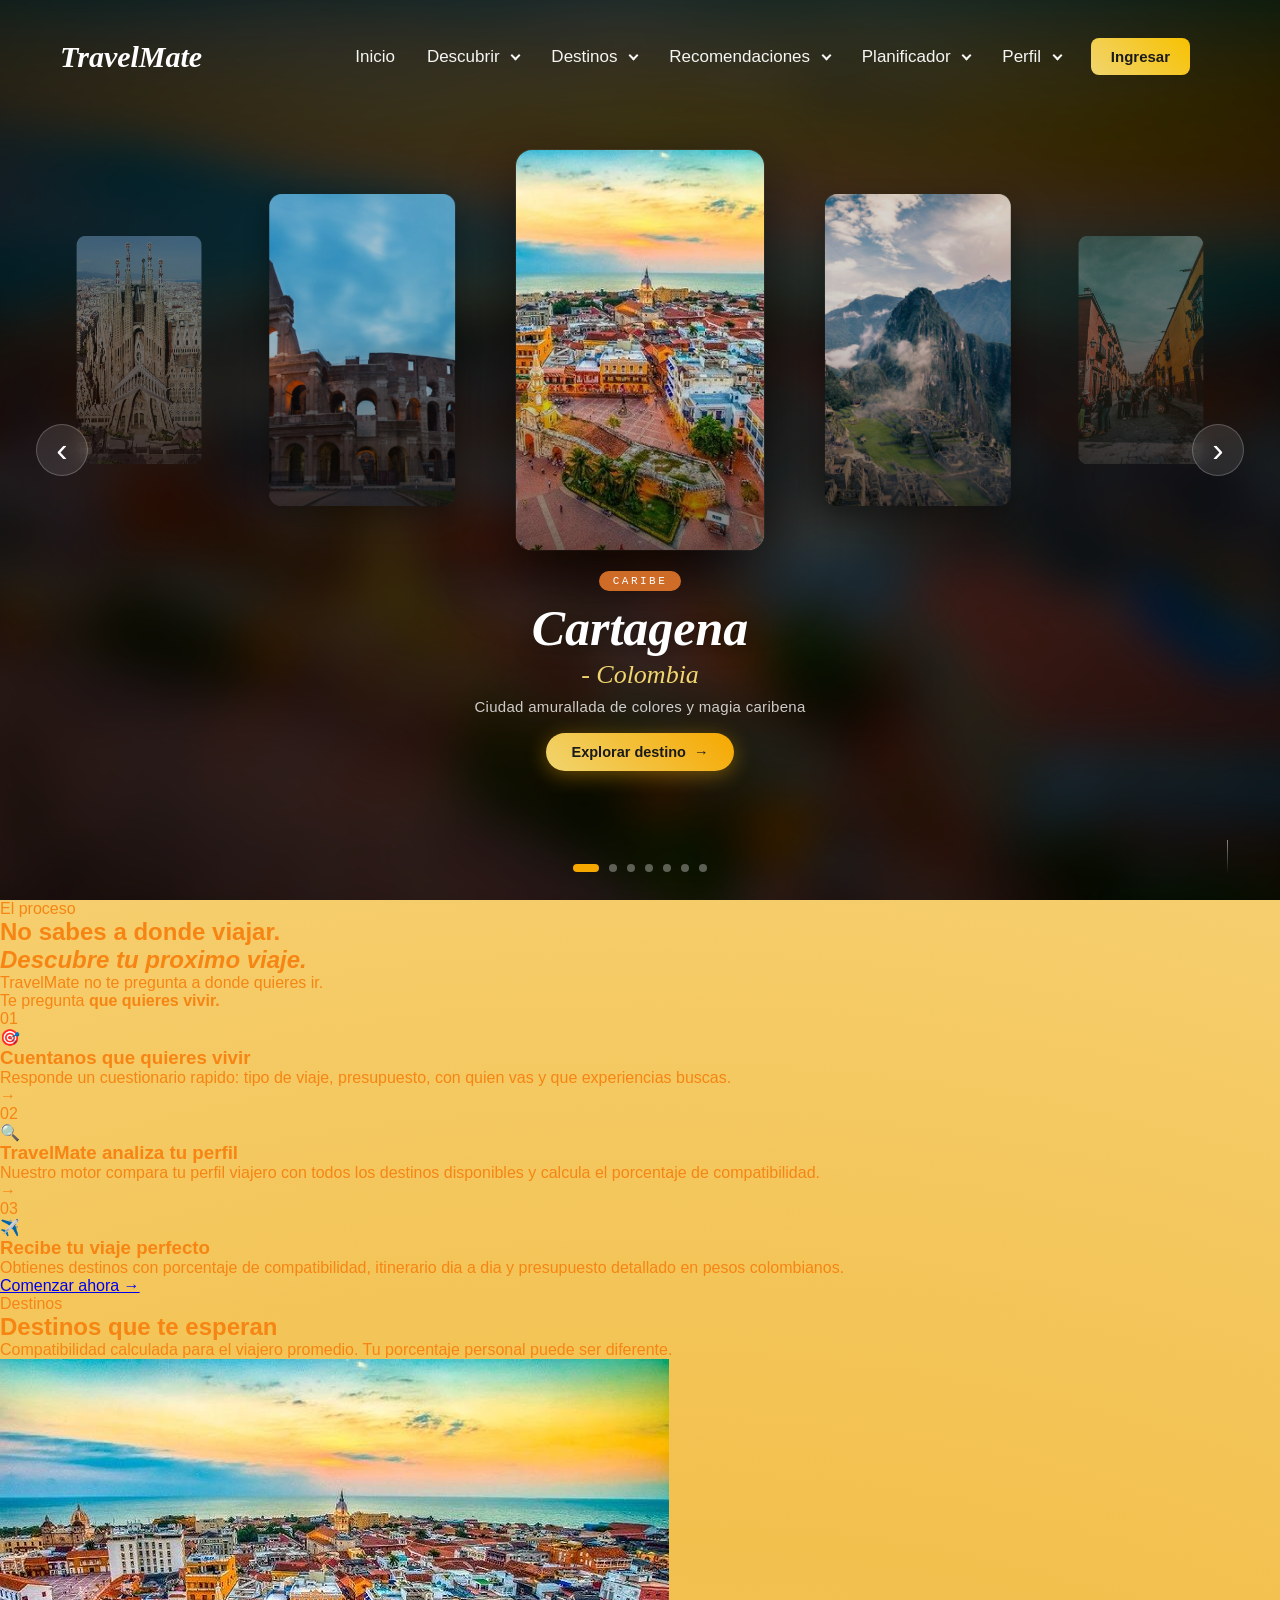
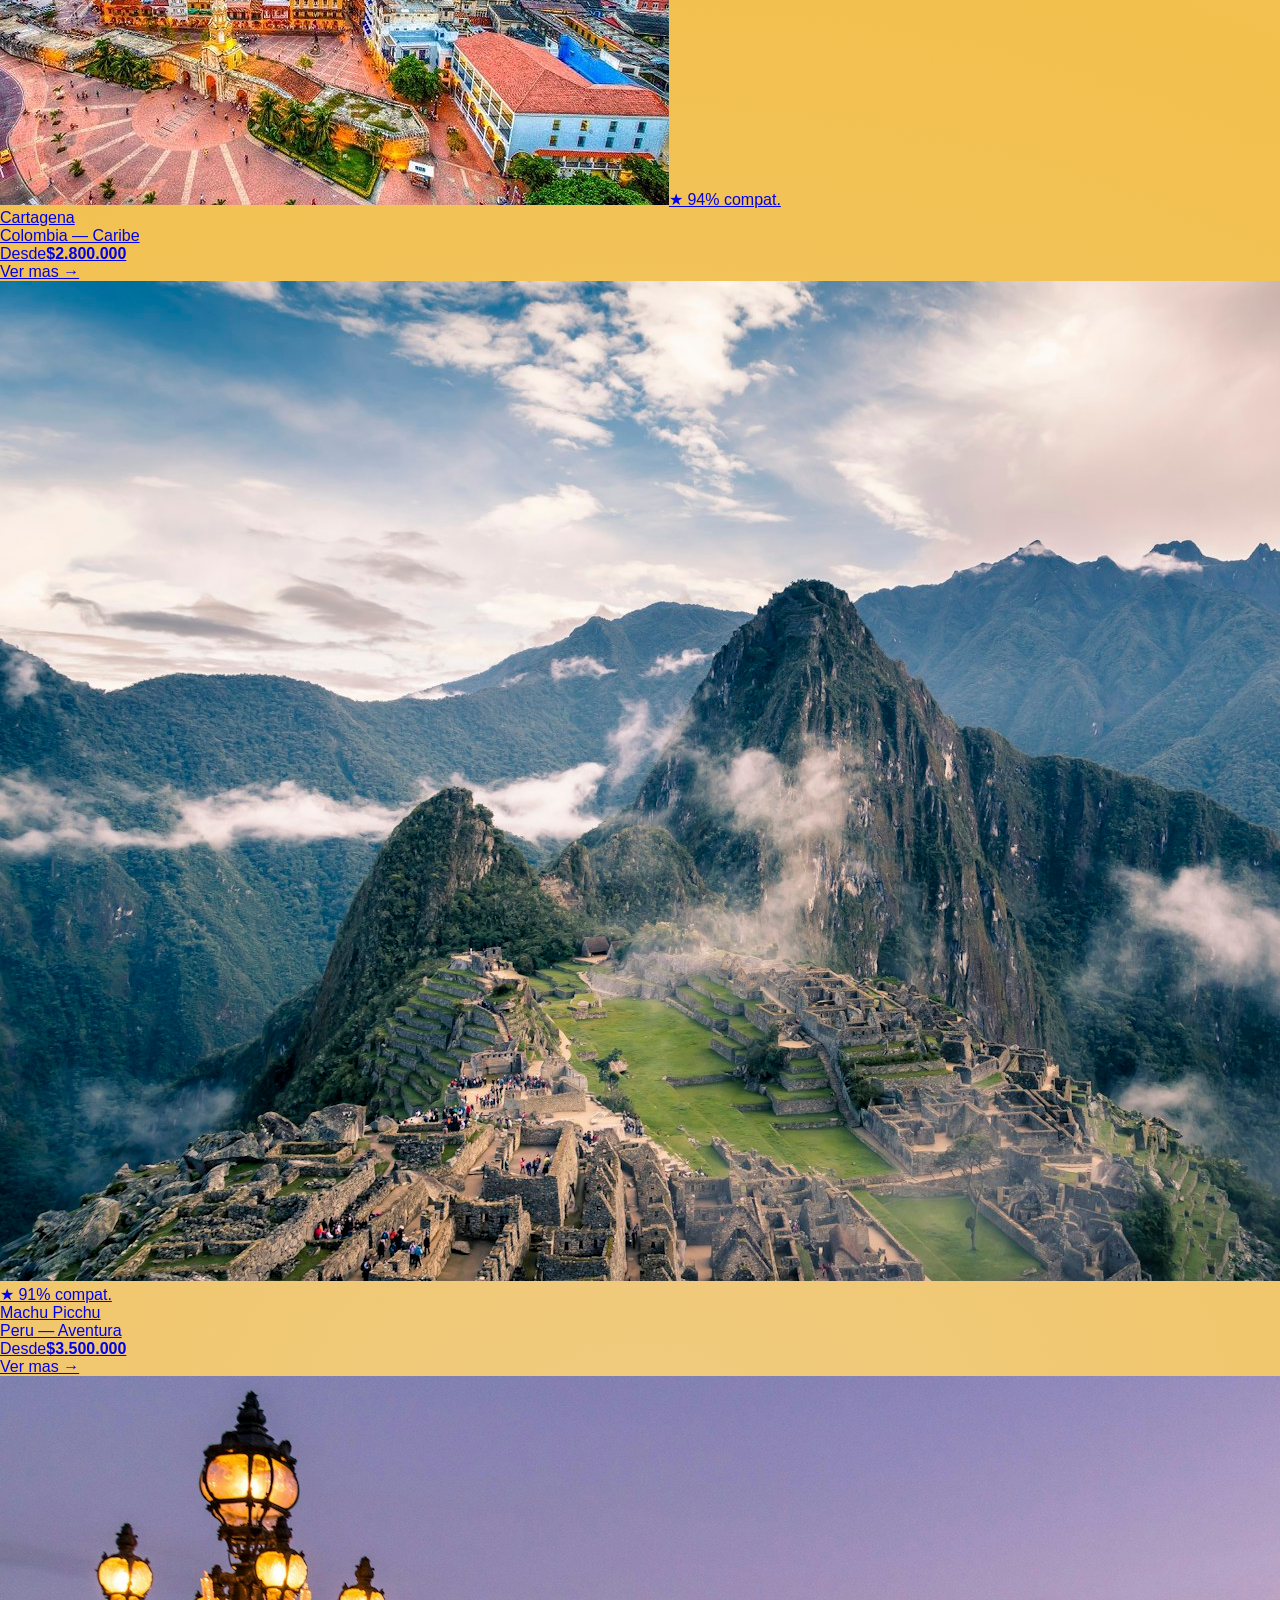
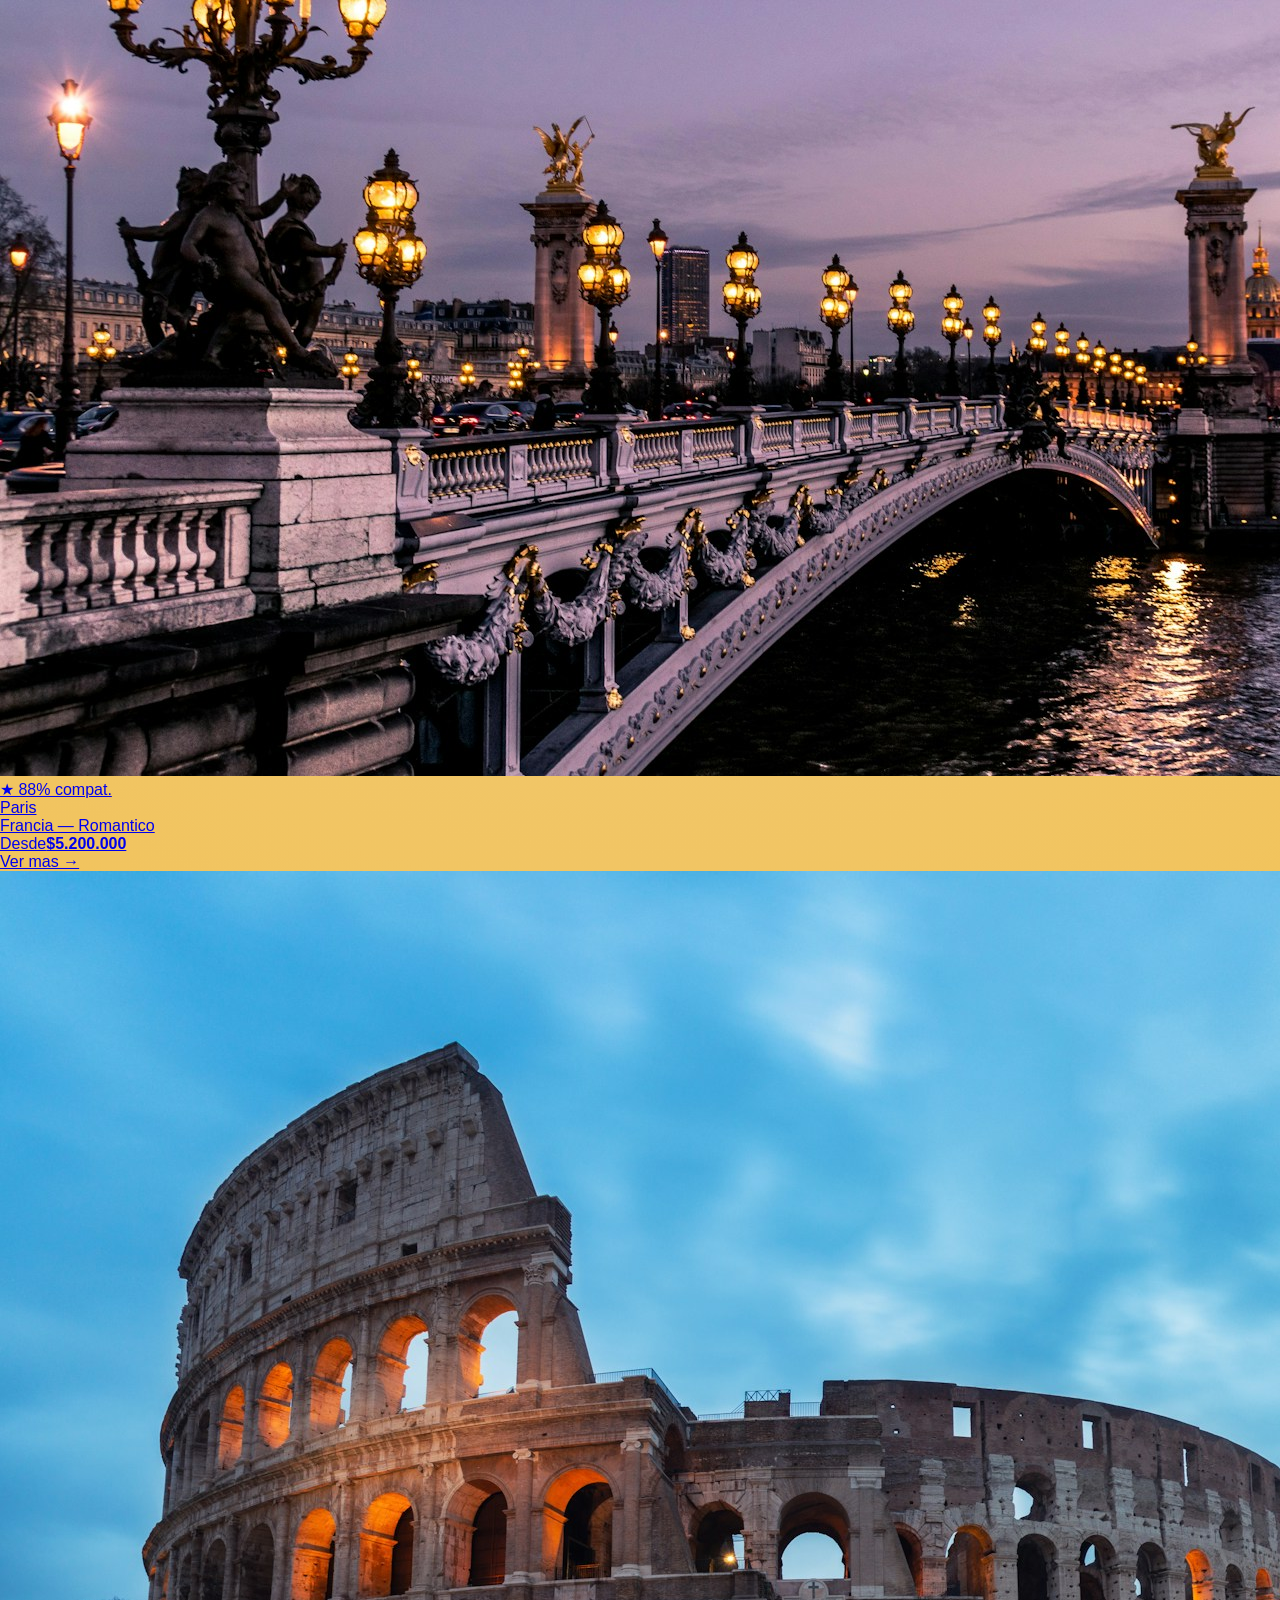
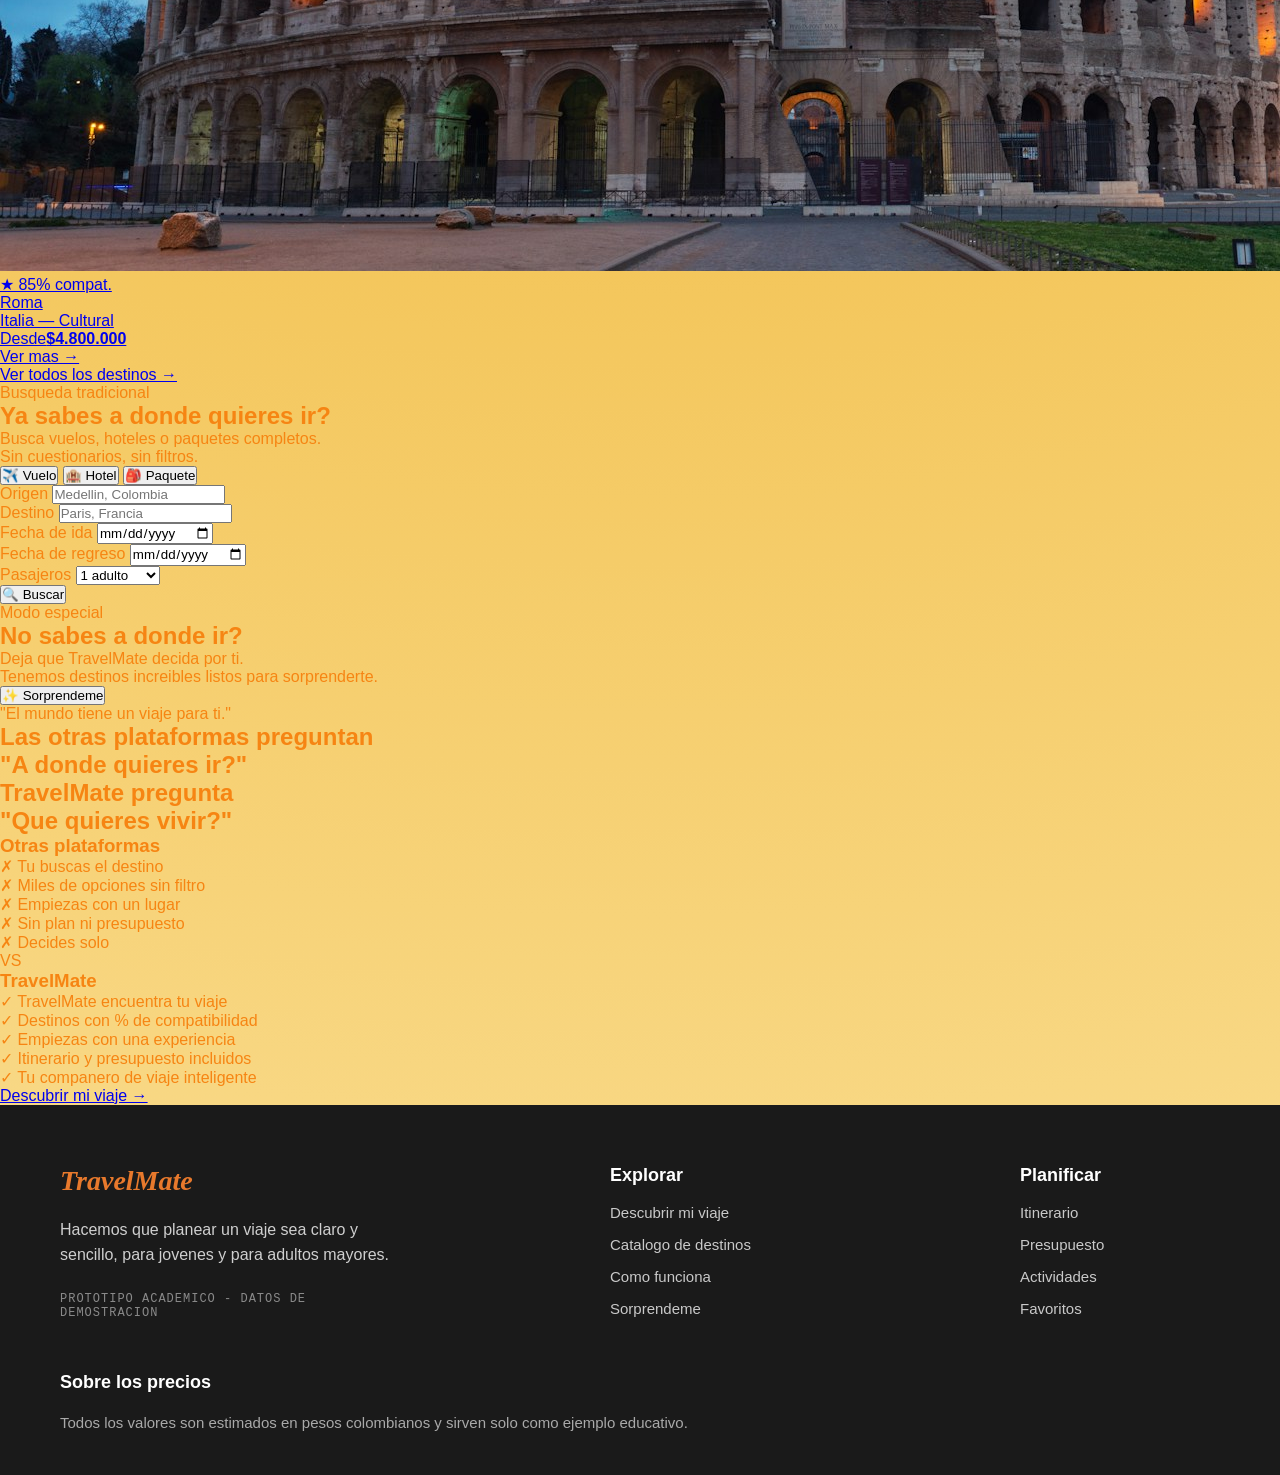
==== commit 7defbdaa: "parte 2-6 del inico y readme" ====
--- a/index.html
+++ b/index.html
@@ -3,7 +3,7 @@
 <head>
     <meta charset="UTF-8">
     <meta name="viewport" content="width=device-width, initial-scale=1.0">
-    <title>TravelMate Descubre tu Proximo Viaje</title>
+    <title>TravelMate - Descubre tu Proximo Viaje</title>
     <link rel="stylesheet" href="css/style.css">
 </head>
 <body>
@@ -16,7 +16,6 @@
             <div class="nav-item">
                 <span class="nav-link">Inicio</span>
             </div>
-
             <div class="nav-item">
                 <span class="nav-link">Descubrir <span class="flecha"></span></span>
                 <div class="dropdown">
@@ -25,7 +24,6 @@
                     <a href="pages/Presupuestos.html">Presupuestos</a>
                 </div>
             </div>
-
             <div class="nav-item">
                 <span class="nav-link">Destinos <span class="flecha"></span></span>
                 <div class="dropdown">
@@ -34,7 +32,6 @@
                     <a href="pages/detalle.html">Detalle</a>
                 </div>
             </div>
-
             <div class="nav-item">
                 <span class="nav-link">Recomendaciones <span class="flecha"></span></span>
                 <div class="dropdown">
@@ -42,7 +39,6 @@
                     <a href="pages/sorprendeme.html">Sorprendeme</a>
                 </div>
             </div>
-
             <div class="nav-item">
                 <span class="nav-link">Planificador <span class="flecha"></span></span>
                 <div class="dropdown">
@@ -51,7 +47,6 @@
                     <a href="pages/presupuesto.html">Presupuesto</a>
                 </div>
             </div>
-
             <div class="nav-item">
                 <span class="nav-link">Perfil <span class="flecha"></span></span>
                 <div class="dropdown">
@@ -60,7 +55,6 @@
                     <a href="pages/favoritos.html">Favoritos</a>
                 </div>
             </div>
-
             <button class="boton-principal">
                 <a href="pages/login.html">Ingresar</a>
             </button>
@@ -69,22 +63,20 @@
 </header>
 
 
-<!-- ===== CARRUSEL 3D ===== -->
+<!-- ================================================================
+     SECCION 1: HERO - CARRUSEL 3D
+     ================================================================ -->
 <section class="hero-carrusel" id="inicio">
-
-    <!-- Fondos con crossfade -->
     <div class="hero-fondo visible" id="fondoA"></div>
     <div class="hero-fondo oculto"  id="fondoB"></div>
     <div class="hero-capa-oscura"></div>
 
-    <!-- Escena 3D -->
     <div class="carrusel-escena">
         <div class="carrusel-pista" id="carruselPista">
             <!-- Tarjetas generadas por JavaScript -->
         </div>
     </div>
 
-    <!-- Info del destino activo -->
     <div class="carrusel-info" id="carruselInfo">
         <span class="dest-tag"    id="destTag"></span>
         <h2   class="dest-nombre" id="destNombre"></h2>
@@ -95,46 +87,321 @@
         </a>
     </div>
 
-    <!-- Flechas -->
     <button class="carr-btn carr-prev" id="btnPrev" aria-label="Anterior">‹</button>
     <button class="carr-btn carr-next" id="btnNext" aria-label="Siguiente">›</button>
-
-    <!-- Puntos -->
     <div class="carrusel-puntos" id="carruselPuntos"></div>
-
-    <!-- Scroll indicator -->
     <div class="scroll-abajo"><div class="scroll-linea"></div></div>
-
-</section>
-
-
-<!-- ===== PIE DE PAGINA ===== -->
+</section>
+
+
+<!-- ================================================================
+     SECCION 2: COMO FUNCIONA
+     El diferencial de TravelMate explicado en 3 pasos simples.
+     ================================================================ -->
+<section class="como-funciona" id="como-funciona">
+    <div class="seccion-contenedor">
+
+        <!-- Encabezado de la seccion -->
+        <div class="seccion-encabezado centrado">
+            <span class="seccion-etiqueta">El proceso</span>
+            <h2 class="seccion-titulo">
+                No sabes a donde viajar.<br>
+                <em>Descubre tu proximo viaje.</em>
+            </h2>
+            <p class="seccion-subtitulo">
+                TravelMate no te pregunta a donde quieres ir.<br>
+                Te pregunta <strong>que quieres vivir.</strong>
+            </p>
+        </div>
+
+        <!-- Los 3 pasos del proceso -->
+        <div class="pasos-grid">
+
+            <!-- Paso 1 -->
+            <div class="paso animable" data-delay="0">
+                <div class="paso-numero">01</div>
+                <div class="paso-icono">🎯</div>
+                <h3 class="paso-titulo">Cuentanos que quieres vivir</h3>
+                <p class="paso-desc">
+                    Responde un cuestionario rapido: tipo de viaje, presupuesto,
+                    con quien vas y que experiencias buscas.
+                </p>
+            </div>
+
+            <!-- Flecha entre paso 1 y 2 -->
+            <div class="pasos-conector" aria-hidden="true">→</div>
+
+            <!-- Paso 2 -->
+            <div class="paso animable" data-delay="150">
+                <div class="paso-numero">02</div>
+                <div class="paso-icono">🔍</div>
+                <h3 class="paso-titulo">TravelMate analiza tu perfil</h3>
+                <p class="paso-desc">
+                    Nuestro motor compara tu perfil viajero con todos los destinos
+                    disponibles y calcula el porcentaje de compatibilidad.
+                </p>
+            </div>
+
+            <!-- Flecha entre paso 2 y 3 -->
+            <div class="pasos-conector" aria-hidden="true">→</div>
+
+            <!-- Paso 3 -->
+            <div class="paso animable" data-delay="300">
+                <div class="paso-numero">03</div>
+                <div class="paso-icono">✈️</div>
+                <h3 class="paso-titulo">Recibe tu viaje perfecto</h3>
+                <p class="paso-desc">
+                    Obtienes destinos con porcentaje de compatibilidad,
+                    itinerario dia a dia y presupuesto detallado en pesos colombianos.
+                </p>
+            </div>
+
+        </div><!-- /pasos-grid -->
+
+        <!-- Boton de accion -->
+        <div class="seccion-cta">
+            <a href="pages/cuestionario.html" class="boton-cta">
+                Comenzar ahora →
+            </a>
+        </div>
+
+    </div>
+</section>
+
+
+<!-- ================================================================
+     SECCION 3: DESTINOS DESTACADOS
+     Grid de tarjetas con los destinos top. Datos desde script.js
+     ================================================================ -->
+<section class="destinos-destacados" id="destinos">
+    <div class="seccion-contenedor">
+
+        <div class="seccion-encabezado centrado">
+            <span class="seccion-etiqueta">Destinos</span>
+            <h2 class="seccion-titulo">Destinos que te esperan</h2>
+            <p class="seccion-subtitulo">
+                Compatibilidad calculada para el viajero promedio.
+                Tu porcentaje personal puede ser diferente.
+            </p>
+        </div>
+
+        <!-- Las tarjetas se generan con JavaScript -->
+        <div class="dest-cards-grid" id="destinosGrid">
+        </div>
+
+        <div class="seccion-cta">
+            <a href="pages/catalogos.html" class="boton-secundario">
+                Ver todos los destinos →
+            </a>
+        </div>
+
+    </div>
+</section>
+
+
+<!-- ================================================================
+     SECCION 4: BUSCADOR TRADICIONAL
+     Para quien ya sabe a donde quiere ir.
+     ================================================================ -->
+<section class="buscador-seccion" id="buscar">
+    <!-- Fondo con imagen -->
+    <div class="buscador-fondo"></div>
+    <div class="buscador-overlay"></div>
+
+    <div class="seccion-contenedor buscador-contenido">
+
+        <div class="seccion-encabezado centrado claro">
+            <span class="seccion-etiqueta claro">Busqueda tradicional</span>
+            <h2 class="seccion-titulo claro">Ya sabes a donde quieres ir?</h2>
+            <p class="seccion-subtitulo claro">
+                Busca vuelos, hoteles o paquetes completos.<br>
+                Sin cuestionarios, sin filtros.
+            </p>
+        </div>
+
+        <!-- Pestanas: Vuelo / Hotel / Paquete -->
+        <div class="buscador-tabs">
+            <button class="tab-btn activo" data-tab="vuelo">✈️ Vuelo</button>
+            <button class="tab-btn" data-tab="hotel">🏨 Hotel</button>
+            <button class="tab-btn" data-tab="paquete">🎒 Paquete</button>
+        </div>
+
+        <!-- Formulario de busqueda -->
+        <form class="buscador-form" id="formBuscador">
+
+            <div class="form-fila">
+                <div class="form-grupo">
+                    <label for="origen">Origen</label>
+                    <input type="text" id="origen" placeholder="Medellin, Colombia" autocomplete="off">
+                </div>
+
+                <div class="form-grupo">
+                    <label for="destinoBusq">Destino</label>
+                    <input type="text" id="destinoBusq" placeholder="Paris, Francia" autocomplete="off">
+                </div>
+
+                <div class="form-grupo">
+                    <label for="fechaIda">Fecha de ida</label>
+                    <input type="date" id="fechaIda">
+                </div>
+
+                <div class="form-grupo">
+                    <label for="fechaRegreso">Fecha de regreso</label>
+                    <input type="date" id="fechaRegreso">
+                </div>
+
+                <div class="form-grupo compacto">
+                    <label for="pasajeros">Pasajeros</label>
+                    <select id="pasajeros">
+                        <option value="1">1 adulto</option>
+                        <option value="2">2 adultos</option>
+                        <option value="3">3 adultos</option>
+                        <option value="4">4+ adultos</option>
+                    </select>
+                </div>
+            </div>
+
+            <div class="form-acciones">
+                <button type="submit" class="boton-buscar">
+                    🔍 Buscar
+                </button>
+            </div>
+
+        </form>
+
+    </div>
+</section>
+
+
+<!-- ================================================================
+     SECCION 5: SORPRENDEME
+     Feature estrella: TravelMate elige el destino por ti.
+     ================================================================ -->
+<section class="sorprendeme-seccion" id="sorprendeme">
+    <div class="sorprendeme-fondo" id="sorprendemeFondo"></div>
+    <div class="sorprendeme-overlay"></div>
+
+    <div class="sorprendeme-contenido">
+        <span class="sorprendeme-etiqueta">Modo especial</span>
+        <h2 class="sorprendeme-titulo">No sabes a donde ir?</h2>
+        <p class="sorprendeme-desc">
+            Deja que TravelMate decida por ti.<br>
+            Tenemos destinos increibles listos para sorprenderte.
+        </p>
+
+        <!-- El boton animado -->
+        <button class="btn-sorprendeme" id="btnSorprendeme">
+            <span class="btn-s-pulso"></span><!-- Animacion de pulso -->
+            <span class="btn-s-texto">✨ Sorprendeme</span>
+        </button>
+
+        <p class="sorprendeme-slogan">
+            "El mundo tiene un viaje para ti."
+        </p>
+    </div>
+</section>
+
+
+<!-- ================================================================
+     SECCION 6: EL DIFERENCIAL
+     La pregunta que nos diferencia de todas las plataformas.
+     ================================================================ -->
+<section class="diferencial-seccion" id="diferencial">
+    <div class="seccion-contenedor">
+
+        <div class="seccion-encabezado centrado">
+            <h2 class="seccion-titulo diferencial-titulo animable">
+                Las otras plataformas preguntan<br>
+                <span class="texto-malo">"A donde quieres ir?"</span><br>
+                TravelMate pregunta<br>
+                <span class="texto-bueno">"Que quieres vivir?"</span>
+            </h2>
+        </div>
+
+        <!-- Comparacion: Otras vs TravelMate -->
+        <div class="diferencial-grid">
+
+            <!-- Columna: Las otras plataformas -->
+            <div class="diferencial-lado malo animable" data-delay="0">
+                <h3 class="diferencial-nombre">Otras plataformas</h3>
+                <ul class="diferencial-lista">
+                    <li>✗ Tu buscas el destino</li>
+                    <li>✗ Miles de opciones sin filtro</li>
+                    <li>✗ Empiezas con un lugar</li>
+                    <li>✗ Sin plan ni presupuesto</li>
+                    <li>✗ Decides solo</li>
+                </ul>
+            </div>
+
+            <!-- VS central -->
+            <div class="diferencial-vs animable" data-delay="200">VS</div>
+
+            <!-- Columna: TravelMate -->
+            <div class="diferencial-lado bueno animable" data-delay="400">
+                <h3 class="diferencial-nombre">TravelMate</h3>
+                <ul class="diferencial-lista">
+                    <li>✓ TravelMate encuentra tu viaje</li>
+                    <li>✓ Destinos con % de compatibilidad</li>
+                    <li>✓ Empiezas con una experiencia</li>
+                    <li>✓ Itinerario y presupuesto incluidos</li>
+                    <li>✓ Tu companero de viaje inteligente</li>
+                </ul>
+            </div>
+
+        </div>
+
+        <div class="seccion-cta">
+            <a href="pages/cuestionario.html" class="boton-cta grande animable" data-delay="500">
+                Descubrir mi viaje →
+            </a>
+        </div>
+
+    </div>
+</section>
+
+
+<!-- ================================================================
+     PIE DE PAGINA
+     ================================================================ -->
 <footer>
-  <div class="footer-brand">
-    <div class="footer-logo">TravelMate</div>
-    <p class="footer-desc">
-      Hacemos que planear un viaje sea claro y sencillo, para jovenes y para adultos mayores.
-    </p>
-    <p class="footer-tag">Prototipo academico - Datos de demostracion</p>
-  </div>
-
-  <div class="footer-col">
-    <h3>Explorar</h3>
-    <ul>
-      <li><a href="#">Descubrir mi viaje</a></li>
-      <li><a href="#">Catalogo de destinos</a></li>
-      <li><a href="#">Como funciona</a></li>
-    </ul>
-  </div>
-
-  <div class="footer-col">
-    <h3>Sobre los precios</h3>
-    <p>
-      Todos los valores son estimados en pesos colombianos y sirven solo como ejemplo educativo.
-    </p>
-  </div>
+    <div class="footer-brand">
+        <div class="footer-logo">TravelMate</div>
+        <p class="footer-desc">
+            Hacemos que planear un viaje sea claro y sencillo,
+            para jovenes y para adultos mayores.
+        </p>
+        <p class="footer-tag">Prototipo academico - Datos de demostracion</p>
+    </div>
+
+    <div class="footer-col">
+        <h3>Explorar</h3>
+        <ul>
+            <li><a href="pages/cuestionario.html">Descubrir mi viaje</a></li>
+            <li><a href="pages/catalogos.html">Catalogo de destinos</a></li>
+            <li><a href="#como-funciona">Como funciona</a></li>
+            <li><a href="pages/sorprendeme.html">Sorprendeme</a></li>
+        </ul>
+    </div>
+
+    <div class="footer-col">
+        <h3>Planificar</h3>
+        <ul>
+            <li><a href="pages/itinerario.html">Itinerario</a></li>
+            <li><a href="pages/presupuesto.html">Presupuesto</a></li>
+            <li><a href="pages/actividades.html">Actividades</a></li>
+            <li><a href="pages/favoritos.html">Favoritos</a></li>
+        </ul>
+    </div>
+
+    <div class="footer-col">
+        <h3>Sobre los precios</h3>
+        <p>
+            Todos los valores son estimados en pesos colombianos
+            y sirven solo como ejemplo educativo.
+        </p>
+    </div>
 </footer>
 
 <script src="js/script.js"></script>
 </body>
-</html>+</html>
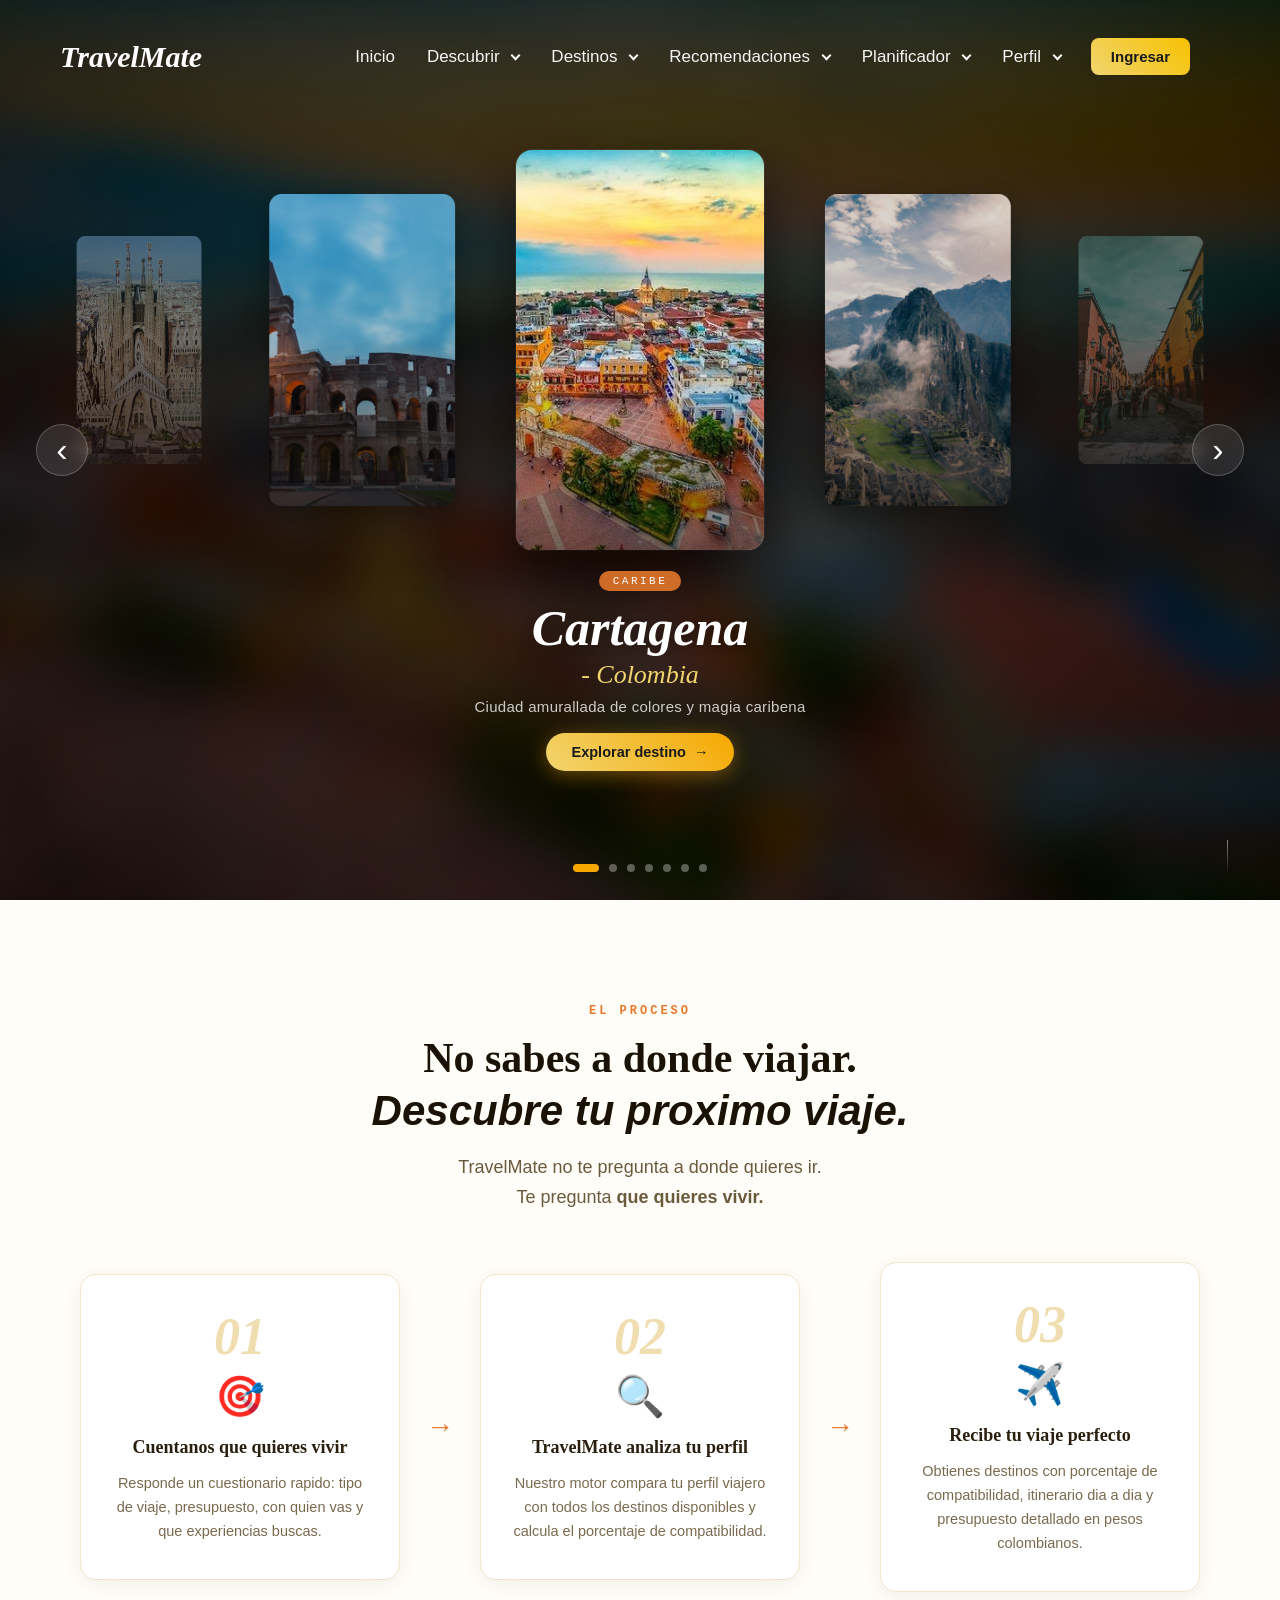
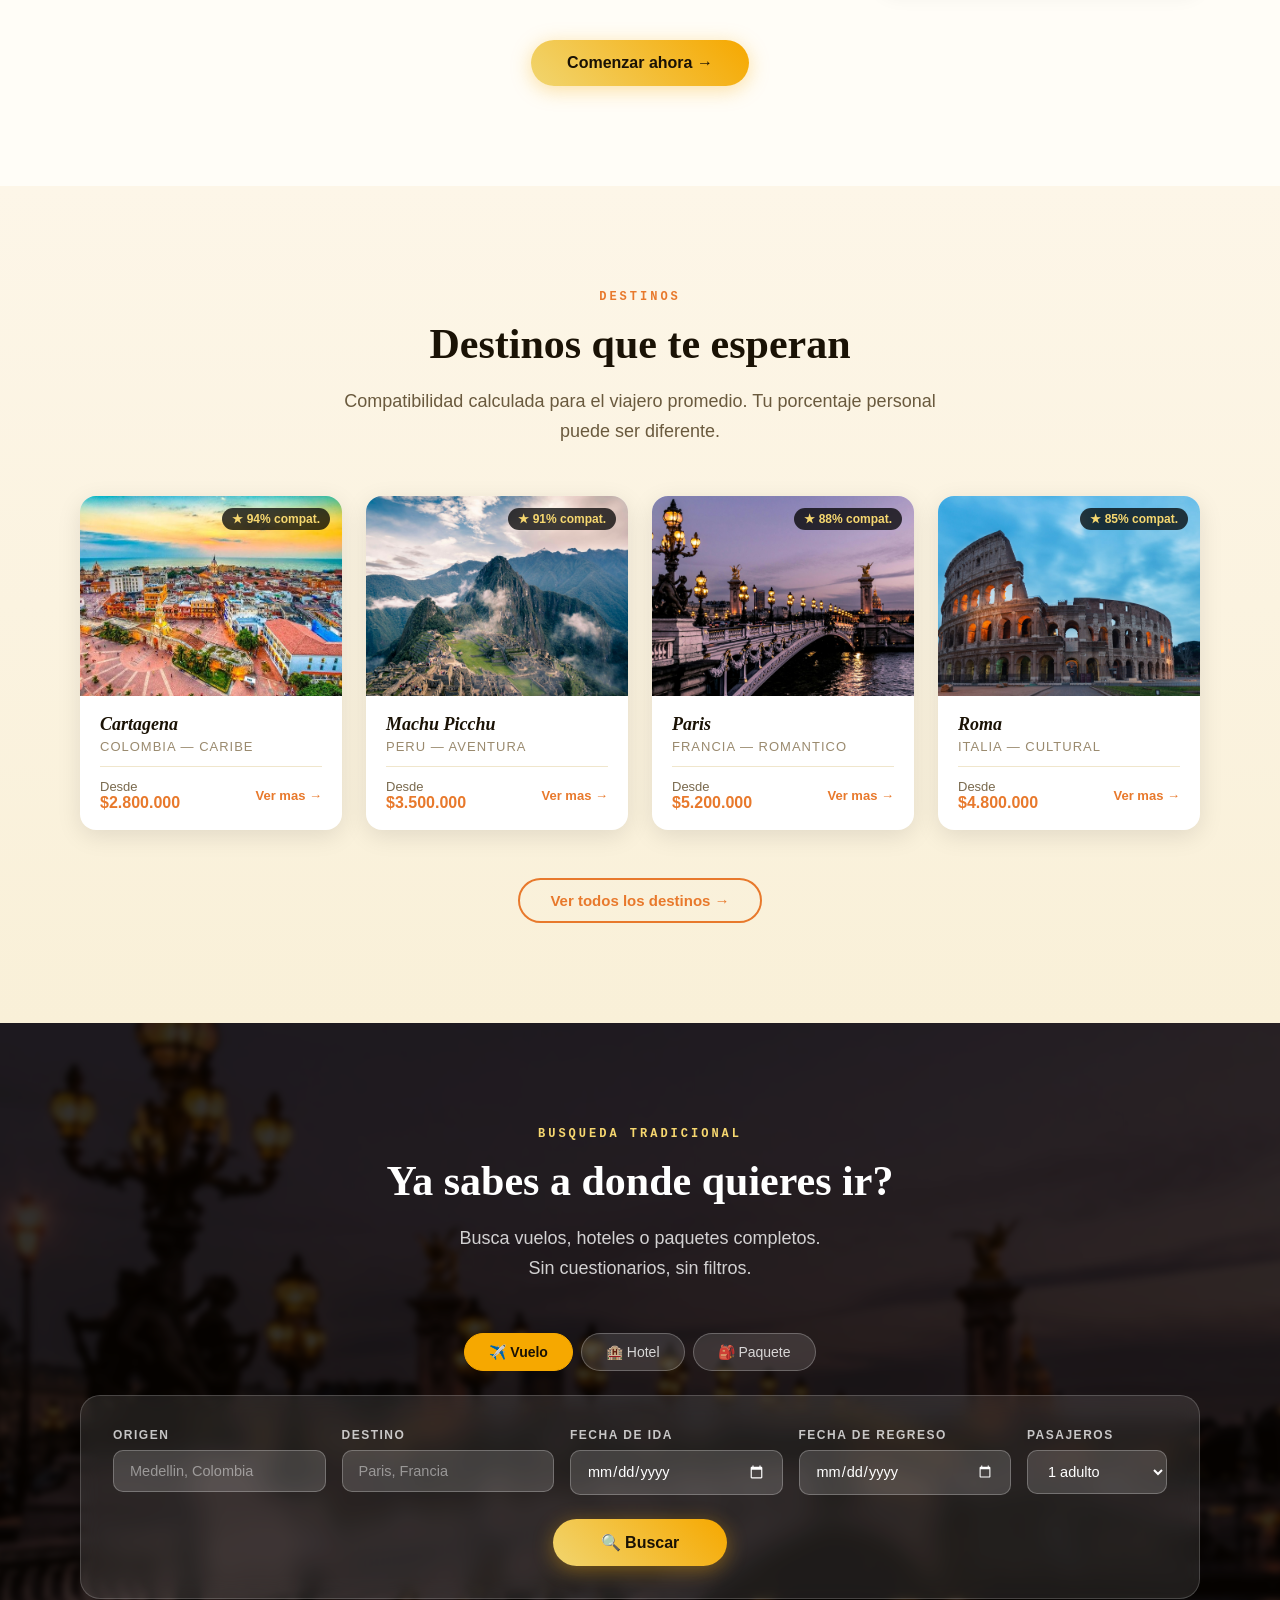
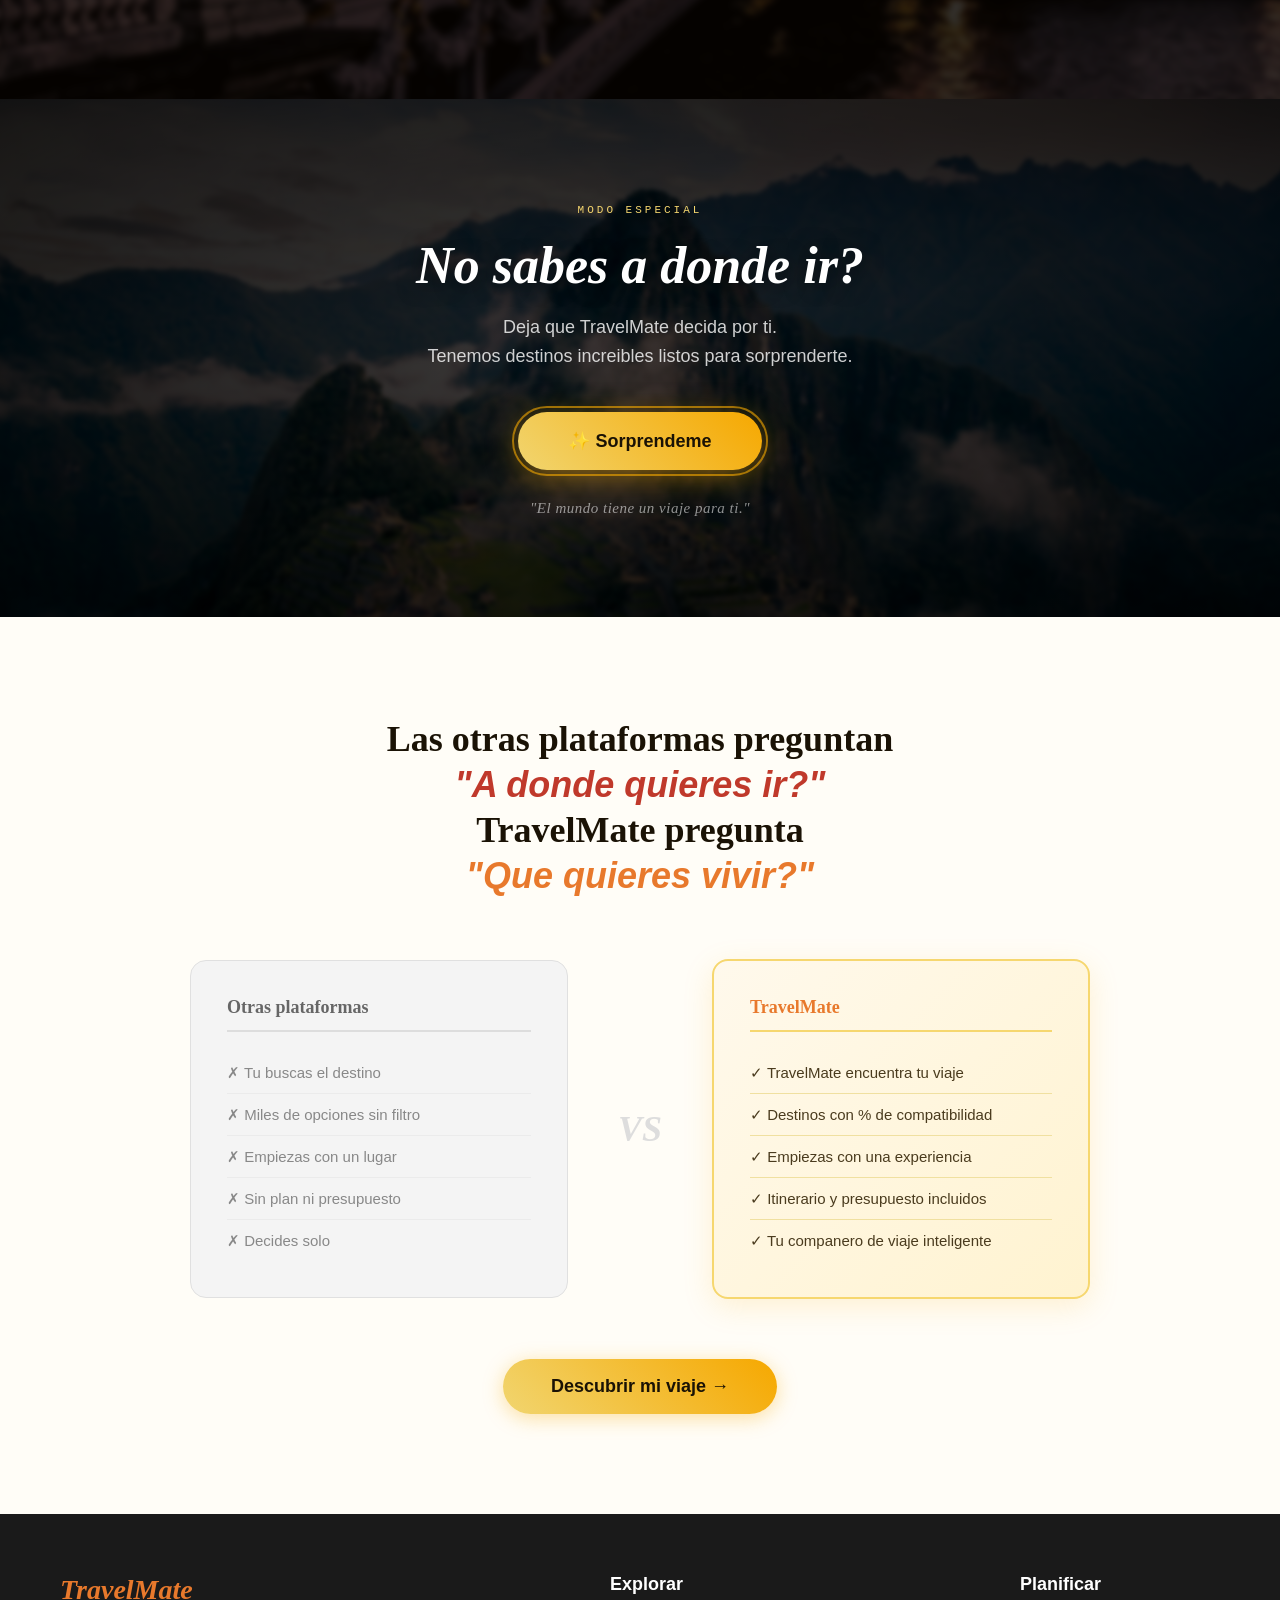
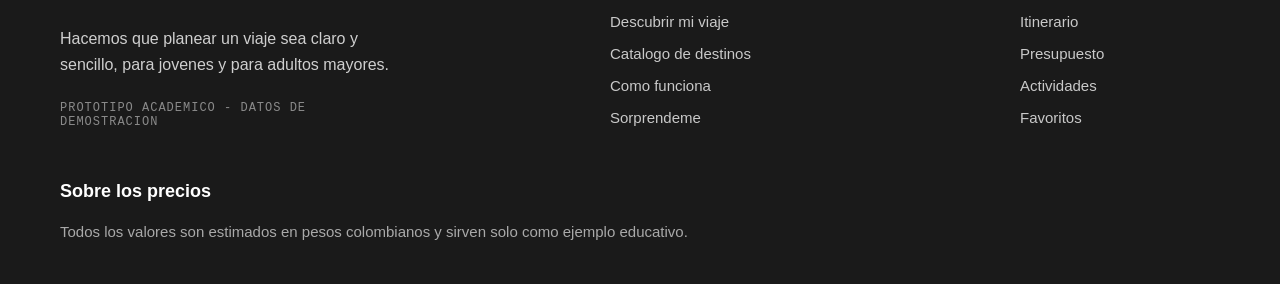
==== commit f98416b8: "catalogo" ====
--- a/index.html
+++ b/index.html
@@ -403,5 +403,16 @@
 </footer>
 
 <script src="js/script.js"></script>
+
+<!-- ===== MODAL DE ALERTA PERSONALIZADO ===== -->
+<div class="modal-overlay" id="modalAlerta" style="display: none;">
+    <div class="modal-caja">
+        <button type="button" class="modal-cerrar" id="btnCerrarModal" title="Cerrar modal">✕</button>
+        <div class="modal-icono" id="modalIcono">✈️</div>
+        <h3 class="modal-titulo" id="modalTitulo">Completa tu ruta</h3>
+        <p class="modal-mensaje" id="modalMensaje">Por favor ingresa la ciudad de origen y el destino que deseas explorar.</p>
+        <button type="button" class="boton-cta modal-btn-accion" id="btnAceptarModal">Entendido</button>
+    </div>
+</div>
 </body>
 </html>
--- a/css/style.css
+++ b/css/style.css
@@ -8,14 +8,17 @@
 }
 
 body {
-    color: rgb(246, 133, 19);
-    background: radial-gradient(circle, #f0cc83, #f2c04d, #fadf95);
+    color: rgb(6, 6, 6);
+    /* background: radial-gradient(circle, #f0cc83, #f2c04d, #fadf95); */
+    background-color: white;
 }
 
 /* ===== ENCABEZADO ===== */
 .encabezado {
     position: relative;
     width: 100%;
+    background: #1a1a1a; /* Fondo negro idéntico al footer */
+    box-shadow: 0 4px 20px rgba(0, 0, 0, 0.25);
 }
 
 /* Clase especial: el header flota sobre el hero oscuro */
@@ -25,6 +28,8 @@
     left: 0;
     width: 100%;
     z-index: 100;
+    background: transparent;
+    box-shadow: none;
 }
 
 .contenedor-navegacion {
@@ -34,12 +39,15 @@
     padding: 20px 60px;
 }
 
-.logo {
-    font-family: Georgia, 'Times New Roman', serif;
-    font-style: italic;
-    font-weight: bold;
+.logo,
+.logo a {
+    font-family: Georgia, 'Times New Roman', serif !important;
+    font-style: italic !important;
+    font-weight: bold !important;
     font-size: 30px;
-    color: #ffffff;
+    color: #ffffff !important;
+    text-decoration: none !important;
+    display: inline-block;
 }
 
 .flecha {
@@ -152,7 +160,7 @@
 
 
 /* =======================================================
-   HERO â€” CARRUSEL 3D
+   HERO CARRUSEL 3D
    ======================================================= */
 
 .hero-carrusel {
@@ -512,6 +520,920 @@
     .scroll-abajo { display: none; }
 }
 
+/* =======================================================
+   CUERPO DE PAGINA
+   ======================================================= */
+
+/* ================================================================
+   TRAVELMATE -- Secciones de la Pagina Principal
+   Adicion a style.css: Secciones 2 al 6
+   ================================================================ */
+
+
+/* ================================================================
+   UTILIDADES COMPARTIDAS
+   Estilos que se reusan en varias secciones
+   ================================================================ */
+
+/*
+   .seccion-contenedor: centra el contenido y le pone un ancho maximo.
+   max-width: 1200px evita que el texto se vea muy ancho en monitores grandes.
+   margin: 0 auto -> centra el contenedor horizontalmente.
+   padding: espacio interno para que el contenido no toque los bordes.
+*/
+.seccion-contenedor {
+    max-width: 1200px;
+    margin: 0 auto;
+    padding: 0 40px;
+}
+
+/*
+   .seccion-encabezado: el bloque de titulo de cada seccion.
+   Cuando tiene la clase .centrado, todo el texto queda centrado.
+*/
+.seccion-encabezado {
+    margin-bottom: 50px;
+}
+
+.seccion-encabezado.centrado {
+    text-align: center;
+}
+
+/*
+   .seccion-etiqueta: el texto pequeno encima del titulo.
+   Ejemplo: "El proceso", "Destinos", "Busqueda tradicional"
+   letter-spacing separa las letras para efecto de subtitulo.
+*/
+.seccion-etiqueta {
+    display: inline-block;
+    color: #e8792c;
+    font-size: 12px;
+    font-weight: bold;
+    letter-spacing: 3px;
+    text-transform: uppercase;
+    font-family: 'Courier New', monospace;
+    margin-bottom: 14px;
+}
+
+/* La misma etiqueta pero en color claro (para fondos oscuros) */
+.seccion-etiqueta.claro {
+    color: #f6d76f;
+}
+
+/*
+   .seccion-titulo: el titulo principal de cada seccion.
+   clamp() hace que sea responsive sin media queries:
+   - Minimo: 26px
+   - Ideal: 3.5vw (relativo al ancho de pantalla)
+   - Maximo: 42px
+*/
+.seccion-titulo {
+    font-family: Georgia, 'Times New Roman', serif;
+    font-size: clamp(26px, 3.5vw, 42px);
+    font-weight: bold;
+    color: #1a1205;
+    line-height: 1.25;
+    margin-bottom: 16px;
+}
+
+/* Titulo claro para fondos oscuros */
+.seccion-titulo.claro {
+    color: #ffffff;
+}
+
+.seccion-subtitulo {
+    font-size: clamp(15px, 1.8vw, 18px);
+    color: #6a5a3e;
+    line-height: 1.65;
+    max-width: 600px;
+}
+
+/* Cuando el encabezado es centrado, el subtitulo tambien se centra */
+.seccion-encabezado.centrado .seccion-subtitulo {
+    margin: 0 auto;
+}
+
+.seccion-subtitulo.claro {
+    color: rgba(255, 255, 255, 0.80);
+}
+
+/* Contenedor del boton al final de cada seccion */
+.seccion-cta {
+    text-align: center;
+    margin-top: 48px;
+}
+
+/*
+   .boton-cta: el boton principal naranja/dorado.
+   Usado en "Comenzar ahora" y "Descubrir mi viaje".
+*/
+.boton-cta {
+    display: inline-block;
+    padding: 14px 36px;
+    background: linear-gradient(45deg, #f1d56f, #f6a800);
+    color: #1a1205;
+    text-decoration: none;
+    border-radius: 30px;    /* Forma de pastilla */
+    font-weight: bold;
+    font-size: 16px;
+    transition: transform 0.2s ease, box-shadow 0.2s ease;
+    box-shadow: 0 4px 20px rgba(246, 168, 0, 0.35);
+}
+
+.boton-cta:hover {
+    transform: translateY(-3px); /* Sube al hacer hover */
+    box-shadow: 0 8px 30px rgba(246, 168, 0, 0.55);
+}
+
+/* Version grande del boton (Seccion 6) */
+.boton-cta.grande {
+    padding: 17px 48px;
+    font-size: 18px;
+}
+
+/*
+   .boton-secundario: boton con solo borde, sin fondo.
+   Para acciones secundarias como "Ver todos los destinos".
+*/
+.boton-secundario {
+    display: inline-block;
+    padding: 12px 30px;
+    border: 2px solid #e8792c;
+    color: #e8792c;
+    text-decoration: none;
+    border-radius: 30px;
+    font-weight: bold;
+    font-size: 15px;
+    transition: background 0.2s ease, color 0.2s ease;
+}
+
+.boton-secundario:hover {
+    background: #e8792c;
+    color: #ffffff;
+}
+
+
+/* ================================================================
+   ANIMACIONES AL HACER SCROLL
+   Los elementos con clase .animable aparecen cuando el usuario
+   llega a ellos al hacer scroll. El JavaScript activa la clase
+   .visible usando IntersectionObserver.
+   ================================================================ */
+
+/*
+   Estado inicial de los elementos animables:
+   Estan transparentes y desplazados 30px hacia abajo.
+*/
+.animable {
+    opacity: 0;
+    transform: translateY(30px);
+    transition: opacity 0.65s ease, transform 0.65s ease;
+}
+
+/*
+   Cuando el JavaScript agrega la clase .visible,
+   el elemento aparece suavemente.
+*/
+.animable.visible {
+    opacity: 1;
+    transform: translateY(0);
+}
+
+
+/* ================================================================
+   SECCION 2: COMO FUNCIONA
+   ================================================================ */
+
+.como-funciona {
+    padding: 100px 0;
+    background: #fffdf7; /* Blanco cremoso, contrasta con el hero oscuro */
+}
+
+/*
+   .pasos-grid: los 3 pasos en fila.
+   grid-template-columns: define la estructura de columnas.
+   auto 40px auto 40px auto:
+   - auto: columna flexible (los pasos)
+   - 40px: columna fija (la flecha entre pasos)
+*/
+.pasos-grid {
+    display: grid;
+    grid-template-columns: 1fr 40px 1fr 40px 1fr;
+    align-items: center;
+    gap: 20px;
+    margin-bottom: 20px;
+}
+
+/*
+   .paso: cada tarjeta de paso.
+   text-align: center centra todo el contenido del paso.
+   padding: espacio interno de la tarjeta.
+*/
+.paso {
+    text-align: center;
+    padding: 36px 28px;
+    background: #fff;
+    border-radius: 16px;
+    border: 1px solid #f0e6cc;
+    box-shadow: 0 4px 20px rgba(0, 0, 0, 0.06);
+    transition: transform 0.3s ease, box-shadow 0.3s ease;
+}
+
+/* Efecto al pasar el cursor: la tarjeta sube y la sombra aumenta */
+.paso:hover {
+    transform: translateY(-6px);
+    box-shadow: 0 12px 35px rgba(232, 121, 44, 0.15);
+}
+
+/* El numero del paso: "01", "02", "03" */
+.paso-numero {
+    font-family: Georgia, serif;
+    font-size: 52px;
+    font-weight: bold;
+    font-style: italic;
+    color: #f0ddb0; /* Dorado claro, decorativo */
+    line-height: 1;
+    margin-bottom: 10px;
+}
+
+/* El emoji/icono del paso */
+.paso-icono {
+    font-size: 40px;
+    margin-bottom: 16px;
+    display: block;
+}
+
+.paso-titulo {
+    font-family: Georgia, serif;
+    font-size: 18px;
+    font-weight: bold;
+    color: #2a1f0e;
+    margin-bottom: 12px;
+    line-height: 1.3;
+}
+
+.paso-desc {
+    font-size: 14.5px;
+    color: #7a6a4e;
+    line-height: 1.65;
+}
+
+/*
+   La flecha entre pasos.
+   font-size grande para que sea visible.
+   color: naranja TravelMate.
+*/
+.pasos-conector {
+    text-align: center;
+    font-size: 28px;
+    color: #e8792c;
+    font-weight: bold;
+}
+
+
+/* ================================================================
+   SECCION 3: DESTINOS DESTACADOS
+   ================================================================ */
+
+.destinos-destacados {
+    padding: 100px 0;
+    background: linear-gradient(180deg, #fdf6e8, #f9f0d8);
+}
+
+/*
+   .dest-cards-grid: cuadricula de 4 tarjetas en desktop.
+   repeat(4, 1fr) = 4 columnas de igual tamano.
+*/
+.dest-cards-grid {
+    display: grid;
+    grid-template-columns: repeat(4, 1fr);
+    gap: 24px;
+}
+
+/* Tarjeta de destino */
+.dest-card {
+    border-radius: 16px;
+    overflow: hidden; /* La imagen no sale de la tarjeta */
+    background: #fff;
+    box-shadow: 0 6px 24px rgba(0, 0, 0, 0.10);
+    transition: transform 0.3s ease, box-shadow 0.3s ease;
+    cursor: pointer;
+    text-decoration: none; /* Es un <a>, quitamos el subrayado */
+    color: inherit;
+    display: block;
+}
+
+.dest-card:hover {
+    transform: translateY(-8px);
+    box-shadow: 0 16px 40px rgba(232, 121, 44, 0.20);
+}
+
+/* Contenedor de la imagen */
+.dest-card-img {
+    position: relative;
+    height: 200px;
+    overflow: hidden;
+}
+
+.dest-card-img img {
+    width: 100%;
+    height: 100%;
+    object-fit: cover;
+    transition: transform 0.5s ease;
+    display: block;
+}
+
+/* Zoom en la imagen al hacer hover en la tarjeta */
+.dest-card:hover .dest-card-img img {
+    transform: scale(1.08);
+}
+
+/*
+   Badge de compatibilidad en la esquina superior derecha.
+   position: absolute lo pone encima de la imagen.
+*/
+.dest-compat-badge {
+    position: absolute;
+    top: 12px;
+    right: 12px;
+    background: rgba(0, 0, 0, 0.75);
+    color: #f6d76f;
+    font-size: 12px;
+    font-weight: bold;
+    padding: 4px 10px;
+    border-radius: 12px;
+    backdrop-filter: blur(4px);
+}
+
+/* Informacion de la tarjeta: nombre, pais, precio */
+.dest-card-info {
+    padding: 18px 20px;
+}
+
+.dest-card-nombre {
+    font-family: Georgia, serif;
+    font-size: 18px;
+    font-weight: bold;
+    font-style: italic;
+    color: #1a1205;
+    margin-bottom: 4px;
+}
+
+.dest-card-pais {
+    font-size: 13px;
+    color: #9a8a6e;
+    margin-bottom: 12px;
+    text-transform: uppercase;
+    letter-spacing: 1px;
+}
+
+/* Fila inferior: precio + link */
+.dest-card-footer {
+    display: flex;
+    justify-content: space-between;
+    align-items: center;
+    padding-top: 12px;
+    border-top: 1px solid #f0e6cc;
+}
+
+.dest-card-precio {
+    font-size: 13px;
+    color: #7a6a4e;
+}
+
+.dest-card-precio strong {
+    display: block;
+    font-size: 16px;
+    color: #e8792c;
+    font-weight: bold;
+}
+
+.dest-card-link {
+    font-size: 13px;
+    color: #e8792c;
+    font-weight: bold;
+    text-decoration: none;
+}
+
+
+/* ================================================================
+   SECCION 4: BUSCADOR TRADICIONAL
+   ================================================================ */
+
+.buscador-seccion {
+    position: relative;
+    padding: 100px 0;
+    overflow: hidden;
+}
+
+/*
+   Fondo de imagen (se asigna en JS desde el array de destinos).
+   El mismo efecto de crossfade que el hero.
+*/
+.buscador-fondo {
+    position: absolute;
+    inset: 0;
+    background-image: url('../assets/img/paris.jpg');
+    background-size: cover;
+    background-position: center;
+    filter: blur(3px) brightness(0.40);
+    transform: scale(1.05);
+}
+
+/* Capa oscura encima del fondo */
+.buscador-overlay {
+    position: absolute;
+    inset: 0;
+    background: rgba(10, 5, 0, 0.55);
+}
+
+/* El contenido del buscador queda encima del fondo */
+.buscador-contenido {
+    position: relative;
+    z-index: 2;
+}
+
+/* Pestanas: Vuelo / Hotel / Paquete */
+.buscador-tabs {
+    display: flex;
+    gap: 8px;
+    margin-bottom: 24px;
+    justify-content: center;
+}
+
+.tab-btn {
+    padding: 10px 24px;
+    background: rgba(255, 255, 255, 0.12);
+    border: 1px solid rgba(255, 255, 255, 0.25);
+    color: rgba(255, 255, 255, 0.80);
+    border-radius: 24px;
+    cursor: pointer;
+    font-size: 14px;
+    transition: background 0.2s, color 0.2s, border-color 0.2s;
+}
+
+.tab-btn.activo,
+.tab-btn:hover {
+    background: #f6a800;
+    border-color: #f6a800;
+    color: #1a1205;
+    font-weight: bold;
+}
+
+/* El formulario de busqueda */
+.buscador-form {
+    background: rgba(255, 255, 255, 0.10);
+    backdrop-filter: blur(12px);
+    border: 1px solid rgba(255, 255, 255, 0.18);
+    border-radius: 20px;
+    padding: 32px;
+}
+
+/*
+   .form-fila: los campos del formulario en una fila.
+   En mobile se convierten en columna (via media query).
+*/
+.form-fila {
+    display: flex;
+    gap: 16px;
+    flex-wrap: wrap; /* Si no caben, bajan a la siguiente fila */
+    margin-bottom: 24px;
+}
+
+/* Cada grupo: etiqueta + input */
+.form-grupo {
+    flex: 1 1 180px; /* Minimo 180px, crece si hay espacio */
+    min-width: 0;
+}
+
+/* El grupo compacto (Pasajeros) no crece tanto */
+.form-grupo.compacto {
+    flex: 0 1 140px;
+}
+
+.form-grupo label {
+    display: block;
+    color: rgba(255, 255, 255, 0.75);
+    font-size: 12px;
+    font-weight: bold;
+    letter-spacing: 1.5px;
+    text-transform: uppercase;
+    margin-bottom: 8px;
+}
+
+/* Estilos para inputs y selects del formulario */
+.form-grupo input,
+.form-grupo select {
+    width: 100%;
+    padding: 12px 16px;
+    background: rgba(255, 255, 255, 0.15);
+    border: 1px solid rgba(255, 255, 255, 0.25);
+    border-radius: 10px;
+    color: white;
+    font-size: 14.5px;
+    outline: none;
+    transition: border-color 0.2s, background 0.2s;
+}
+
+/* Placeholder en los inputs */
+.form-grupo input::placeholder {
+    color: rgba(255, 255, 255, 0.45);
+}
+
+/* Color del texto en el input de fecha (algunos navegadores lo muestran oscuro) */
+.form-grupo input[type="date"] {
+    color-scheme: dark; /* Indica al navegador que use tema oscuro para el picker */
+}
+
+/* Al hacer clic en un input, el borde se vuelve dorado */
+.form-grupo input:focus,
+.form-grupo select:focus {
+    border-color: #f6a800;
+    background: rgba(255, 255, 255, 0.22);
+}
+
+/* Las opciones del select necesitan fondo oscuro para verse */
+.form-grupo select option {
+    background: #1a1205;
+    color: white;
+}
+
+.form-acciones {
+    text-align: center;
+}
+
+.boton-buscar {
+    padding: 14px 48px;
+    background: linear-gradient(45deg, #f1d56f, #f6a800);
+    border: none;
+    border-radius: 30px;
+    color: #1a1205;
+    font-size: 16px;
+    font-weight: bold;
+    cursor: pointer;
+    transition: transform 0.2s, box-shadow 0.2s;
+    box-shadow: 0 4px 20px rgba(246, 168, 0, 0.40);
+}
+
+.boton-buscar:hover {
+    transform: translateY(-2px);
+    box-shadow: 0 8px 30px rgba(246, 168, 0, 0.60);
+}
+
+
+/* ================================================================
+   SECCION 5: SORPRENDEME
+   ================================================================ */
+
+.sorprendeme-seccion {
+    position: relative;
+    min-height: 500px;
+    display: flex;
+    align-items: center;
+    justify-content: center;
+    overflow: hidden;
+    padding: 100px 40px;
+}
+
+/* Fondo de imagen (se cambia con JS para que sea aleatoria) */
+.sorprendeme-fondo {
+    position: absolute;
+    inset: 0;
+    background-image: url('../assets/img/machupicchu.jpg');
+    background-size: cover;
+    background-position: center;
+    filter: blur(2px) brightness(0.30) saturate(1.3);
+    transform: scale(1.05);
+    transition: background-image 1s ease;
+}
+
+.sorprendeme-overlay {
+    position: absolute;
+    inset: 0;
+    background: radial-gradient(
+        ellipse at center,
+        rgba(0, 0, 0, 0.20) 0%,
+        rgba(0, 0, 0, 0.70) 100%
+    );
+}
+
+/* El contenido centrado encima del fondo */
+.sorprendeme-contenido {
+    position: relative;
+    z-index: 2;
+    text-align: center;
+    color: white;
+    max-width: 600px;
+}
+
+.sorprendeme-etiqueta {
+    display: inline-block;
+    color: #f6d76f;
+    font-size: 11px;
+    letter-spacing: 3px;
+    text-transform: uppercase;
+    font-family: 'Courier New', monospace;
+    margin-bottom: 20px;
+}
+
+.sorprendeme-titulo {
+    font-family: Georgia, serif;
+    font-size: clamp(30px, 5vw, 52px);
+    font-weight: bold;
+    font-style: italic;
+    margin-bottom: 18px;
+    text-shadow: 0 2px 20px rgba(0, 0, 0, 0.5);
+}
+
+.sorprendeme-desc {
+    font-size: clamp(15px, 1.8vw, 18px);
+    color: rgba(255, 255, 255, 0.80);
+    line-height: 1.65;
+    margin-bottom: 40px;
+}
+
+/*
+   El boton grande y animado de Sorprendeme.
+   position: relative -> necesario para el .btn-s-pulso que es absoluto.
+*/
+.btn-sorprendeme {
+    position: relative;
+    display: inline-flex;
+    align-items: center;
+    justify-content: center;
+    gap: 10px;
+    padding: 18px 50px;
+    background: linear-gradient(45deg, #f1d56f, #f6a800);
+    border: none;
+    border-radius: 50px;
+    color: #1a1205;
+    font-size: 18px;
+    font-weight: bold;
+    cursor: pointer;
+    transition: transform 0.25s ease, box-shadow 0.25s ease;
+    box-shadow: 0 6px 30px rgba(246, 168, 0, 0.50);
+    margin-bottom: 30px;
+}
+
+.btn-sorprendeme:hover {
+    transform: scale(1.06);
+    box-shadow: 0 12px 45px rgba(246, 168, 0, 0.70);
+}
+
+/*
+   El efecto de pulso animado alrededor del boton.
+   Es un circulo que se expande y desaparece en loop.
+   position: absolute y inset: -6px lo hace un poco mas grande que el boton.
+*/
+.btn-s-pulso {
+    position: absolute;
+    inset: -6px;
+    border-radius: 56px;
+    border: 2px solid rgba(246, 168, 0, 0.60);
+    animation: pulsarBoton 2s ease-in-out infinite;
+}
+
+/* La animacion: escala de 1 a 1.1 y se desvanece */
+@keyframes pulsarBoton {
+    0%, 100% { transform: scale(1);   opacity: 0.60; }
+    50%       { transform: scale(1.10); opacity: 0.15; }
+}
+
+.btn-s-texto {
+    position: relative; /* Por encima del circulo de pulso */
+    z-index: 1;
+}
+
+/* El slogan debajo del boton */
+.sorprendeme-slogan {
+    font-family: Georgia, serif;
+    font-style: italic;
+    color: rgba(255, 255, 255, 0.55);
+    font-size: 15px;
+    letter-spacing: 0.5px;
+}
+
+
+/* ================================================================
+   SECCION 6: EL DIFERENCIAL
+   ================================================================ */
+
+.diferencial-seccion {
+    padding: 100px 0;
+    background: #fffdf7;
+}
+
+/* El titulo de esta seccion necesita mas espacio */
+.diferencial-titulo {
+    font-size: clamp(22px, 3vw, 36px);
+    margin-bottom: 60px;
+}
+
+/* Texto de "las otras" en rojo/gris */
+.texto-malo {
+    color: #c0392b;
+    font-style: italic;
+}
+
+/* Texto de TravelMate en naranja */
+.texto-bueno {
+    color: #e8792c;
+    font-style: italic;
+}
+
+/*
+   .diferencial-grid: las dos columnas + el VS en el medio.
+   grid-template-columns: 1fr auto 1fr
+   - 1fr: columna flexible (el lado malo)
+   - auto: ancho del contenido (el VS)
+   - 1fr: columna flexible (el lado bueno)
+*/
+.diferencial-grid {
+    display: grid;
+    grid-template-columns: 1fr auto 1fr;
+    align-items: center;
+    gap: 40px;
+    max-width: 900px;
+    margin: 0 auto 60px;
+}
+
+/* Cada columna de comparacion */
+.diferencial-lado {
+    padding: 36px;
+    border-radius: 16px;
+}
+
+/* El lado malo: fondo gris claro */
+.diferencial-lado.malo {
+    background: #f4f4f4;
+    border: 1px solid #e0e0e0;
+}
+
+/* El lado bueno: fondo dorado claro */
+.diferencial-lado.bueno {
+    background: linear-gradient(135deg, #fff9ec, #fff3d0);
+    border: 2px solid #f6d76f;
+    box-shadow: 0 8px 30px rgba(246, 168, 0, 0.15);
+}
+
+.diferencial-nombre {
+    font-family: Georgia, serif;
+    font-size: 18px;
+    font-weight: bold;
+    margin-bottom: 20px;
+    padding-bottom: 12px;
+    border-bottom: 2px solid;
+}
+
+.diferencial-lado.malo .diferencial-nombre {
+    color: #666;
+    border-color: #ddd;
+}
+
+.diferencial-lado.bueno .diferencial-nombre {
+    color: #e8792c;
+    border-color: #f6d76f;
+}
+
+.diferencial-lista {
+    list-style: none;
+    padding: 0;
+    margin: 0;
+}
+
+.diferencial-lista li {
+    padding: 10px 0;
+    font-size: 15px;
+    border-bottom: 1px solid;
+    line-height: 1.4;
+}
+
+.diferencial-lista li:last-child {
+    border-bottom: none;
+}
+
+.diferencial-lado.malo .diferencial-lista li {
+    color: #888;
+    border-color: #ebebeb;
+}
+
+.diferencial-lado.bueno .diferencial-lista li {
+    color: #4a3b1e;
+    border-color: #f0e0a0;
+    font-weight: 500;
+}
+
+/* El VS en el centro */
+.diferencial-vs {
+    font-family: Georgia, serif;
+    font-size: 36px;
+    font-weight: bold;
+    font-style: italic;
+    color: #ddd;
+    text-align: center;
+    padding: 0 10px;
+}
+
+
+/* ================================================================
+   RESPONSIVE: Secciones 2-6
+   ================================================================ */
+
+/* Laptop / Tablet grande (max 1024px) */
+@media (max-width: 1024px) {
+    .seccion-contenedor { padding: 0 28px; }
+
+    /* Los destinos pasan de 4 a 2 columnas */
+    .dest-cards-grid {
+        grid-template-columns: repeat(2, 1fr);
+    }
+}
+
+/* Tablet (max 768px) */
+@media (max-width: 768px) {
+    .como-funciona,
+    .destinos-destacados,
+    .diferencial-seccion { padding: 70px 0; }
+
+    .buscador-seccion,
+    .sorprendeme-seccion { padding: 70px 24px; }
+
+    .seccion-contenedor { padding: 0 20px; }
+
+    /*
+       Los pasos pasan de 3 columnas a 1 columna en tablet.
+       grid-template-columns: 1fr -> una sola columna.
+       Las flechas se ocultan.
+    */
+    .pasos-grid {
+        grid-template-columns: 1fr;
+        max-width: 480px;
+        margin: 0 auto 20px;
+    }
+
+    .pasos-conector {
+        transform: rotate(90deg); /* La flecha apunta hacia abajo */
+        font-size: 22px;
+    }
+
+    /* Destinos: 2 columnas */
+    .dest-cards-grid {
+        grid-template-columns: repeat(2, 1fr);
+        gap: 16px;
+    }
+
+    /* Diferencial: columna unica */
+    .diferencial-grid {
+        grid-template-columns: 1fr;
+        gap: 24px;
+    }
+
+    .diferencial-vs {
+        order: -1; /* El VS sube al tope en movil */
+        font-size: 28px;
+    }
+}
+
+/* Movil (max 480px) */
+@media (max-width: 480px) {
+    .como-funciona,
+    .destinos-destacados,
+    .diferencial-seccion { padding: 56px 0; }
+
+    /* Destinos: 1 columna en movil pequeno */
+    .dest-cards-grid {
+        grid-template-columns: 1fr;
+    }
+
+    .buscador-form {
+        padding: 20px;
+    }
+
+    /* Los campos del formulario se apilan */
+    .form-fila {
+        flex-direction: column;
+        gap: 12px;
+    }
+
+    .form-grupo,
+    .form-grupo.compacto {
+        flex: none;
+        width: 100%;
+    }
+
+    .buscador-tabs {
+        flex-wrap: wrap;
+    }
+
+    .sorprendeme-seccion {
+        padding: 70px 20px;
+    }
+
+    .btn-sorprendeme {
+        padding: 15px 36px;
+        font-size: 16px;
+    }
+}
 
 /* =======================================================
    PIE DE PAGINA
@@ -580,4 +1502,857 @@
 
 @media (max-width: 700px) {
     footer { padding: 40px 24px; flex-direction: column; }
-}+}
+
+
+
+
+/* ================================================================
+   TRAVELMATE - Estilos del Cuestionario y Wizard
+   ================================================================ */
+
+.cuestionario-seccion {
+    padding: 60px 0 100px;
+    min-height: 80vh;
+}
+
+.cuestionario-wrapper {
+    background: #ffffff;
+    border-radius: 24px;
+    padding: 48px 40px;
+    box-shadow: 0 12px 40px rgba(0, 0, 0, 0.08);
+    border: 1px solid #f0e6cc;
+    max-width: 900px;
+    margin: 0 auto;
+}
+
+/* Encabezado y Barra de Progreso */
+.cuestionario-header {
+    text-align: center;
+    margin-bottom: 36px;
+}
+
+.cuestionario-titulo {
+    font-family: Georgia, serif;
+    font-size: clamp(24px, 3.5vw, 36px);
+    font-weight: bold;
+    color: #1a1205;
+    margin: 10px 0 12px;
+}
+
+.cuestionario-subtitulo {
+    font-size: 15.5px;
+    color: #6a5a3e;
+    max-width: 650px;
+    margin: 0 auto 24px;
+    line-height: 1.55;
+}
+
+.progreso-barra-fondo {
+    width: 100%;
+    height: 8px;
+    background: #f5edd8;
+    border-radius: 10px;
+    overflow: hidden;
+    margin-bottom: 10px;
+}
+
+.progreso-barra-llenado {
+    height: 100%;
+    background: linear-gradient(90deg, #f1d56f, #e8792c);
+    border-radius: 10px;
+    transition: width 0.4s ease;
+}
+
+.progreso-indicador {
+    font-size: 13px;
+    font-weight: bold;
+    color: #e8792c;
+    letter-spacing: 1px;
+    text-transform: uppercase;
+}
+
+/* Pasos del Wizard */
+.paso-wizard {
+    display: none;
+    animation: fadeInPaso 0.4s ease forwards;
+}
+
+.paso-wizard.activo {
+    display: block;
+}
+
+@keyframes fadeInPaso {
+    from { opacity: 0; transform: translateY(12px); }
+    to   { opacity: 1; transform: translateY(0); }
+}
+
+.paso-pregunta {
+    font-family: Georgia, serif;
+    font-size: 21px;
+    color: #2a1f0e;
+    margin-bottom: 8px;
+}
+
+.paso-ayuda {
+    font-size: 14.5px;
+    color: #7a6a4e;
+    margin-bottom: 24px;
+}
+
+/* Campos de Formulario */
+.campo-grupo {
+    margin-bottom: 24px;
+}
+
+.campo-label {
+    display: block;
+    font-size: 13px;
+    font-weight: bold;
+    color: #5a4a2e;
+    text-transform: uppercase;
+    letter-spacing: 1px;
+    margin-bottom: 8px;
+}
+
+.campo-input {
+    width: 100%;
+    padding: 13px 18px;
+    border: 1px solid #dcd1ba;
+    border-radius: 12px;
+    font-size: 15.5px;
+    color: #2a1f0e;
+    background: #fffdf9;
+    outline: none;
+    transition: border-color 0.2s, box-shadow 0.2s;
+}
+
+.campo-input:focus {
+    border-color: #f6a800;
+    box-shadow: 0 0 0 3px rgba(246, 168, 0, 0.18);
+}
+
+/* Opciones de Tarjetas Seleccionables */
+.opciones-grid {
+    display: grid;
+    grid-template-columns: repeat(auto-fit, minmax(190px, 1fr));
+    gap: 16px;
+    margin-top: 10px;
+}
+
+.opcion-tarjeta {
+    display: flex;
+    flex-direction: column;
+    align-items: center;
+    text-align: center;
+    padding: 24px 18px;
+    background: #fffdf7;
+    border: 2px solid #ecdcc0;
+    border-radius: 16px;
+    cursor: pointer;
+    transition: all 0.25s ease;
+    position: relative;
+    user-select: none;
+}
+
+.opcion-tarjeta input[type="radio"] {
+    position: absolute;
+    opacity: 0;
+    pointer-events: none;
+}
+
+.opcion-tarjeta:hover {
+    border-color: #f6a800;
+    transform: translateY(-3px);
+    box-shadow: 0 8px 20px rgba(246, 168, 0, 0.12);
+}
+
+.opcion-tarjeta.seleccionada {
+    border-color: #e8792c;
+    background: linear-gradient(145deg, #fffbf0, #fff2d6);
+    box-shadow: 0 8px 25px rgba(232, 121, 44, 0.20);
+    transform: translateY(-2px);
+}
+
+.opcion-icono {
+    font-size: 38px;
+    margin-bottom: 12px;
+    display: block;
+}
+
+.opcion-titulo {
+    font-family: Georgia, serif;
+    font-size: 16px;
+    font-weight: bold;
+    color: #2a1f0e;
+    margin-bottom: 4px;
+}
+
+.opcion-sub {
+    font-size: 12.5px;
+    color: #7a6a4e;
+    line-height: 1.4;
+}
+
+/* Chips de Intereses Múltiples */
+.chips-intereses-grid {
+    display: grid;
+    grid-template-columns: repeat(auto-fit, minmax(180px, 1fr));
+    gap: 12px;
+}
+
+.chip-interes {
+    display: flex;
+    align-items: center;
+    gap: 10px;
+    padding: 14px 18px;
+    background: #fffdf9;
+    border: 2px solid #ecdcc0;
+    border-radius: 30px;
+    cursor: pointer;
+    font-size: 14.5px;
+    font-weight: 500;
+    color: #4a3b1e;
+    transition: all 0.2s ease;
+    user-select: none;
+}
+
+.chip-interes input[type="checkbox"] {
+    display: none;
+}
+
+.chip-interes:hover {
+    border-color: #f6a800;
+    transform: translateY(-2px);
+}
+
+.chip-interes.activo {
+    background: #f6a800;
+    border-color: #e8792c;
+    color: #1a1205;
+    font-weight: bold;
+    box-shadow: 0 4px 15px rgba(246, 168, 0, 0.28);
+}
+
+/* Botones de Navegación del Wizard */
+.cuestionario-botones {
+    display: flex;
+    justify-content: space-between;
+    align-items: center;
+    margin-top: 36px;
+    padding-top: 24px;
+    border-top: 1px solid #f0e6cc;
+}
+
+.boton-wizard {
+    padding: 13px 28px;
+    border-radius: 30px;
+    font-size: 15px;
+    font-weight: bold;
+    cursor: pointer;
+    transition: transform 0.2s, box-shadow 0.2s;
+    border: none;
+}
+
+.boton-prev {
+    background: #f0e6cc;
+    color: #5a4a2e;
+}
+
+.boton-prev:hover {
+    background: #e4d7b6;
+}
+
+.boton-next,
+.boton-finalizar {
+    background: linear-gradient(45deg, #f1d56f, #e8792c);
+    color: #1a1205;
+    margin-left: auto;
+    box-shadow: 0 4px 18px rgba(232, 121, 44, 0.30);
+}
+
+.boton-next:hover,
+.boton-finalizar:hover {
+    transform: translateY(-2px);
+    box-shadow: 0 6px 24px rgba(232, 121, 44, 0.45);
+}
+
+/* Pantalla de Carga / Matching */
+.cuestionario-cargando {
+    flex-direction: column;
+    align-items: center;
+    justify-content: center;
+    padding: 60px 20px;
+    text-align: center;
+}
+
+.spinner-matching {
+    width: 65px;
+    height: 65px;
+    border: 5px solid #f5edd8;
+    border-top-color: #e8792c;
+    border-radius: 50%;
+    animation: girarSpinner 0.8s linear infinite;
+    margin-bottom: 24px;
+}
+
+@keyframes girarSpinner {
+    to { transform: rotate(360deg); }
+}
+
+.cargando-titulo {
+    font-family: Georgia, serif;
+    font-size: 24px;
+    color: #1a1205;
+    margin-bottom: 8px;
+}
+
+.cargando-sub {
+    font-size: 14.5px;
+    color: #7a6a4e;
+    max-width: 450px;
+}
+
+/* Sección de Resultados */
+.cuestionario-resultados {
+    animation: fadeInPaso 0.5s ease forwards;
+}
+
+.resultados-encabezado {
+    text-align: center;
+    margin-bottom: 32px;
+}
+
+.resultados-titulo {
+    font-family: Georgia, serif;
+    font-size: 28px;
+    color: #1a1205;
+    margin: 8px 0 8px;
+}
+
+.resultados-sub {
+    font-size: 15px;
+    color: #7a6a4e;
+}
+
+.resultados-grid {
+    display: grid;
+    grid-template-columns: repeat(auto-fit, minmax(260px, 1fr));
+    gap: 24px;
+}
+
+.resultado-card {
+    background: #ffffff;
+    border-radius: 18px;
+    overflow: hidden;
+    border: 1px solid #f0e6cc;
+    box-shadow: 0 6px 24px rgba(0, 0, 0, 0.08);
+    transition: transform 0.3s ease, box-shadow 0.3s ease;
+    display: flex;
+    flex-direction: column;
+}
+
+.resultado-card:hover {
+    transform: translateY(-6px);
+    box-shadow: 0 14px 35px rgba(232, 121, 44, 0.18);
+}
+
+.resultado-img-cont {
+    position: relative;
+    height: 180px;
+    overflow: hidden;
+}
+
+.resultado-img-cont img {
+    width: 100%;
+    height: 100%;
+    object-fit: cover;
+    display: block;
+}
+
+.resultado-medalla {
+    position: absolute;
+    top: 12px;
+    left: 12px;
+    background: rgba(26, 18, 5, 0.85);
+    color: #f1d56f;
+    font-size: 11.5px;
+    font-weight: bold;
+    padding: 4px 10px;
+    border-radius: 12px;
+    backdrop-filter: blur(4px);
+}
+
+.resultado-porcentaje {
+    position: absolute;
+    bottom: 12px;
+    right: 12px;
+    background: #e8792c;
+    color: #ffffff;
+    font-size: 13px;
+    font-weight: bold;
+    padding: 5px 12px;
+    border-radius: 20px;
+    box-shadow: 0 3px 10px rgba(0,0,0,0.3);
+}
+
+.resultado-body {
+    padding: 20px;
+    display: flex;
+    flex-direction: column;
+    flex: 1;
+}
+
+.resultado-tag {
+    font-size: 11px;
+    color: #e8792c;
+    font-weight: bold;
+    text-transform: uppercase;
+    letter-spacing: 1px;
+    margin-bottom: 6px;
+    display: block;
+}
+
+.resultado-nombre {
+    font-family: Georgia, serif;
+    font-size: 20px;
+    color: #1a1205;
+    margin-bottom: 8px;
+}
+
+.resultado-nombre small {
+    font-size: 14px;
+    color: #8a7a5e;
+    font-weight: normal;
+}
+
+.resultado-desc {
+    font-size: 13.5px;
+    color: #6a5a3e;
+    line-height: 1.5;
+    margin-bottom: 16px;
+    flex: 1;
+}
+
+.resultado-detalles {
+    background: #fffbf2;
+    border-radius: 10px;
+    padding: 10px 14px;
+    display: flex;
+    justify-content: space-between;
+    margin-bottom: 16px;
+    border: 1px solid #f4ebd6;
+}
+
+.resultado-item span {
+    display: block;
+    font-size: 11px;
+    color: #8a7a5e;
+    text-transform: uppercase;
+}
+
+.resultado-item strong {
+    font-size: 13.5px;
+    color: #e8792c;
+}
+
+/* Adaptación Móvil */
+@media (max-width: 600px) {
+    .cuestionario-wrapper {
+        padding: 28px 18px;
+    }
+    .opciones-grid {
+        grid-template-columns: 1fr;
+    }
+    .chips-intereses-grid {
+        grid-template-columns: 1fr;
+    }
+}
+
+
+/* ================================================================
+   TRAVELMATE - Estilos del Catálogo de Destinos
+   ================================================================ */
+
+/* Hero del Catálogo */
+.catalogo-hero {
+    background: linear-gradient(180deg, #1a1a1a 0%, #2a2012 100%);
+    padding: 60px 0 50px;
+    text-align: center;
+    color: #ffffff;
+    border-bottom: 2px solid #ecdcc0;
+}
+
+.catalogo-hero-titulo {
+    font-family: Georgia, serif;
+    font-size: clamp(28px, 4vw, 44px);
+    font-style: italic;
+    font-weight: bold;
+    color: #ffffff;
+    margin: 8px 0 12px;
+}
+
+.catalogo-hero-sub {
+    font-size: clamp(14.5px, 1.8vw, 17px);
+    color: rgba(255, 255, 255, 0.78);
+    max-width: 650px;
+    margin: 0 auto 30px;
+    line-height: 1.5;
+}
+
+/* Caja de Búsqueda */
+.catalogo-buscador-caja {
+    position: relative;
+    max-width: 640px;
+    margin: 0 auto;
+    display: flex;
+    align-items: center;
+    background: #ffffff;
+    border-radius: 40px;
+    padding: 6px 18px;
+    box-shadow: 0 10px 30px rgba(0, 0, 0, 0.25);
+    border: 2px solid #f1d56f;
+    transition: transform 0.2s, box-shadow 0.2s;
+}
+
+.catalogo-buscador-caja:focus-within {
+    transform: translateY(-2px);
+    box-shadow: 0 14px 40px rgba(246, 168, 0, 0.35);
+    border-color: #e8792c;
+}
+
+.buscador-icono {
+    font-size: 20px;
+    margin-right: 12px;
+    user-select: none;
+}
+
+.catalogo-buscador-caja input {
+    width: 100%;
+    border: none;
+    outline: none;
+    font-size: 16px;
+    color: #1a1205;
+    background: transparent;
+    padding: 10px 0;
+}
+
+.catalogo-buscador-caja input::placeholder {
+    color: #9a8a70;
+}
+
+.btn-limpiar {
+    background: #f0e6cc;
+    border: none;
+    width: 28px;
+    height: 28px;
+    border-radius: 50%;
+    cursor: pointer;
+    font-size: 13px;
+    color: #5a4a2e;
+    display: flex;
+    align-items: center;
+    justify-content: center;
+    transition: background 0.2s;
+}
+
+.btn-limpiar:hover {
+    background: #e0d0ac;
+}
+
+/* Sección de Controles y Grid */
+.catalogo-seccion {
+    padding: 40px 0 80px;
+}
+
+.catalogo-controles {
+    display: flex;
+    flex-wrap: wrap;
+    justify-content: space-between;
+    align-items: center;
+    gap: 20px;
+    margin-bottom: 24px;
+    padding-bottom: 20px;
+    border-bottom: 1px solid #ebd9b5;
+}
+
+/* Botones de Categorías */
+.filtros-categorias {
+    display: flex;
+    flex-wrap: wrap;
+    gap: 8px;
+}
+
+.filtro-btn {
+    padding: 9px 18px;
+    background: #fffdf7;
+    border: 1px solid #ecdcc0;
+    border-radius: 25px;
+    font-size: 14px;
+    font-weight: 500;
+    color: #4a3b1e;
+    cursor: pointer;
+    transition: all 0.2s ease;
+    user-select: none;
+}
+
+.filtro-btn:hover {
+    border-color: #f6a800;
+    transform: translateY(-1px);
+}
+
+.filtro-btn.activo {
+    background: #f6a800;
+    border-color: #e8792c;
+    color: #1a1205;
+    font-weight: bold;
+    box-shadow: 0 4px 14px rgba(246, 168, 0, 0.30);
+}
+
+/* Filtros Secundarios (Presupuesto y Orden) */
+.filtros-secundarios {
+    display: flex;
+    flex-wrap: wrap;
+    gap: 16px;
+    align-items: center;
+}
+
+.filtro-select-grupo {
+    display: flex;
+    align-items: center;
+    gap: 8px;
+}
+
+.filtro-select-grupo label {
+    font-size: 13px;
+    font-weight: bold;
+    color: #5a4a2e;
+}
+
+.catalogo-select {
+    padding: 8px 14px;
+    border: 1px solid #ecdcc0;
+    border-radius: 10px;
+    background: #ffffff;
+    color: #2a1f0e;
+    font-size: 13.5px;
+    outline: none;
+    cursor: pointer;
+    transition: border-color 0.2s;
+}
+
+.catalogo-select:focus {
+    border-color: #f6a800;
+}
+
+/* Barra Informativa de Resultados */
+.catalogo-info-barra {
+    display: flex;
+    justify-content: space-between;
+    align-items: center;
+    margin-bottom: 24px;
+}
+
+.contador-texto {
+    font-size: 14.5px;
+    color: #6a5a3e;
+    font-weight: 500;
+}
+
+.tag-filtro {
+    font-size: 12px;
+    background: #fdf2d9;
+    color: #8a6a1e;
+    padding: 4px 12px;
+    border-radius: 12px;
+    border: 1px solid #ecd59e;
+}
+
+/* Elementos Extra de las Tarjetas en el Catálogo */
+.dest-duracion-badge {
+    position: absolute;
+    bottom: 12px;
+    left: 12px;
+    background: rgba(0, 0, 0, 0.70);
+    color: #ffffff;
+    font-size: 11px;
+    font-weight: bold;
+    padding: 3px 8px;
+    border-radius: 8px;
+    backdrop-filter: blur(3px);
+}
+
+.dest-tag-mini {
+    display: inline-block;
+    color: #e8792c;
+    font-size: 11px;
+    font-weight: bold;
+    text-transform: uppercase;
+    letter-spacing: 1px;
+    margin-bottom: 4px;
+}
+
+.dest-card-desc-corta {
+    font-size: 13px;
+    color: #6a5a3e;
+    line-height: 1.45;
+    margin-bottom: 14px;
+    display: -webkit-box;
+    -webkit-line-clamp: 2;
+    -webkit-box-orient: vertical;
+    overflow: hidden;
+}
+
+/* Estado Vacío */
+.catalogo-vacio {
+    text-align: center;
+    padding: 70px 20px;
+    background: #ffffff;
+    border-radius: 20px;
+    border: 1px dashed #dcd1ba;
+    margin: 20px 0;
+}
+
+.vacio-icono {
+    font-size: 50px;
+    margin-bottom: 14px;
+}
+
+.catalogo-vacio h3 {
+    font-family: Georgia, serif;
+    font-size: 22px;
+    color: #1a1205;
+    margin-bottom: 8px;
+}
+
+.catalogo-vacio p {
+    font-size: 14.5px;
+    color: #7a6a4e;
+    max-width: 480px;
+    margin: 0 auto;
+}
+
+/* Adaptación Responsive */
+@media (max-width: 900px) {
+    .catalogo-controles {
+        flex-direction: column;
+        align-items: stretch;
+    }
+    .filtros-secundarios {
+        justify-content: space-between;
+    }
+}
+
+@media (max-width: 600px) {
+    .filtros-secundarios {
+        flex-direction: column;
+        align-items: stretch;
+    }
+    .filtro-select-grupo {
+        flex-direction: column;
+        align-items: flex-start;
+    }
+    .catalogo-select {
+        width: 100%;
+    }
+}
+
+
+
+/* ================================================================
+   TRAVELMATE - Estilos del Modal Personalizado
+   ================================================================ */
+.modal-overlay {
+    position: fixed;
+    inset: 0;
+    background: rgba(10, 8, 4, 0.75);
+    backdrop-filter: blur(8px);
+    z-index: 9999;
+    display: flex;
+    align-items: center;
+    justify-content: center;
+    padding: 20px;
+    animation: fadeInModal 0.25s ease forwards;
+}
+
+.modal-caja {
+    position: relative;
+    background: #ffffff;
+    border-radius: 22px;
+    padding: 38px 32px 32px;
+    max-width: 440px;
+    width: 100%;
+    text-align: center;
+    border: 2px solid #ecdcc0;
+    box-shadow: 0 20px 50px rgba(0, 0, 0, 0.35);
+    animation: popModal 0.3s cubic-bezier(0.34, 1.56, 0.64, 1) forwards;
+}
+
+.modal-cerrar {
+    position: absolute;
+    top: 14px;
+    right: 14px;
+    width: 32px;
+    height: 32px;
+    border-radius: 50%;
+    background: #f7f1e4;
+    border: none;
+    font-size: 14px;
+    color: #6a5a3e;
+    cursor: pointer;
+    display: flex;
+    align-items: center;
+    justify-content: center;
+    transition: background 0.2s, transform 0.2s;
+}
+
+.modal-cerrar:hover {
+    background: #ecdcc0;
+    transform: scale(1.1);
+}
+
+.modal-icono {
+    font-size: 48px;
+    margin-bottom: 12px;
+    line-height: 1;
+    animation: pulsoIcono 0.6s ease;
+}
+
+.modal-titulo {
+    font-family: Georgia, serif;
+    font-size: 22px;
+    font-weight: bold;
+    color: #1a1205;
+    margin-bottom: 10px;
+}
+
+.modal-mensaje {
+    font-size: 15px;
+    color: #6a5a3e;
+    line-height: 1.5;
+    margin-bottom: 24px;
+}
+
+.modal-btn-accion {
+    width: 100%;
+    padding: 13px 20px;
+    font-size: 15px;
+    border: none;
+    cursor: pointer;
+}
+
+@keyframes fadeInModal {
+    from { opacity: 0; }
+    to   { opacity: 1; }
+}
+
+@keyframes popModal {
+    from { opacity: 0; transform: scale(0.85); }
+    to   { opacity: 1; transform: scale(1); }
+}
+
+@keyframes pulsoIcono {
+    0%   { transform: scale(0.6); }
+    70%  { transform: scale(1.15); }
+    100% { transform: scale(1); }
+}
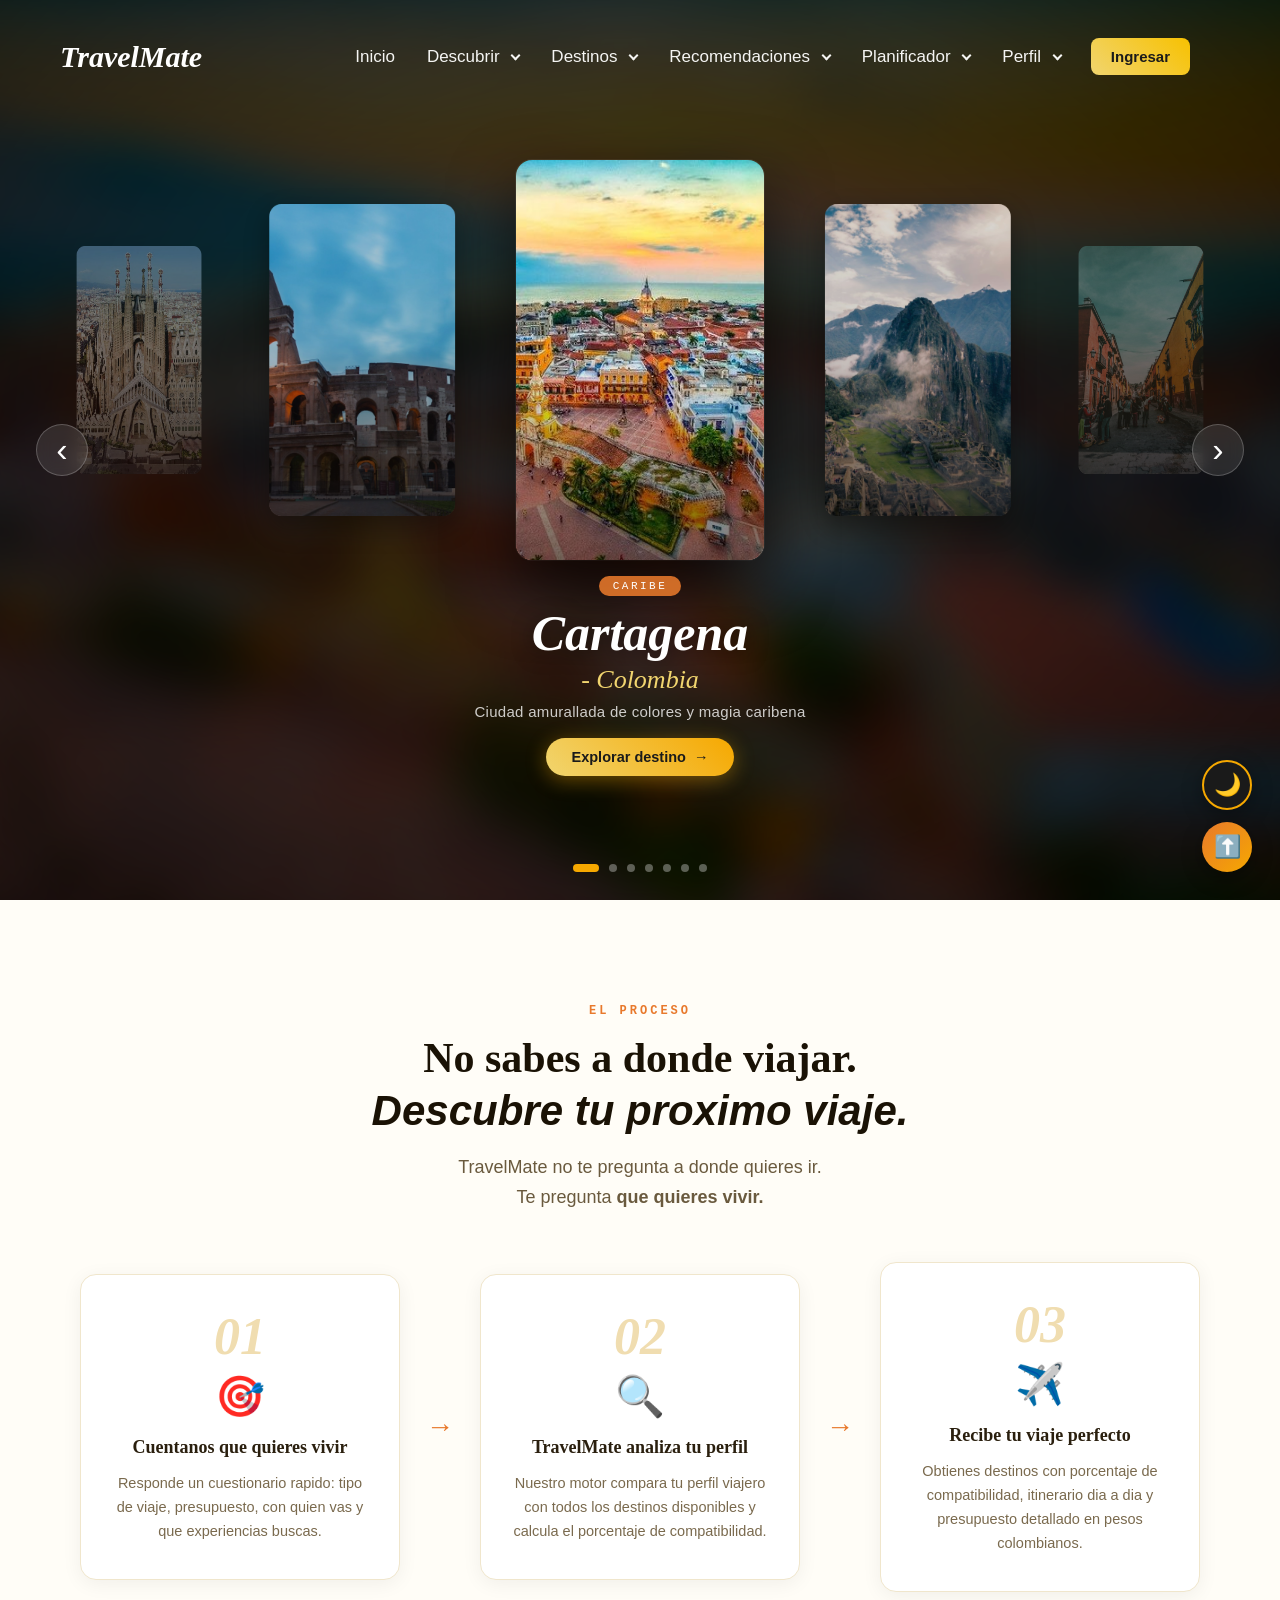
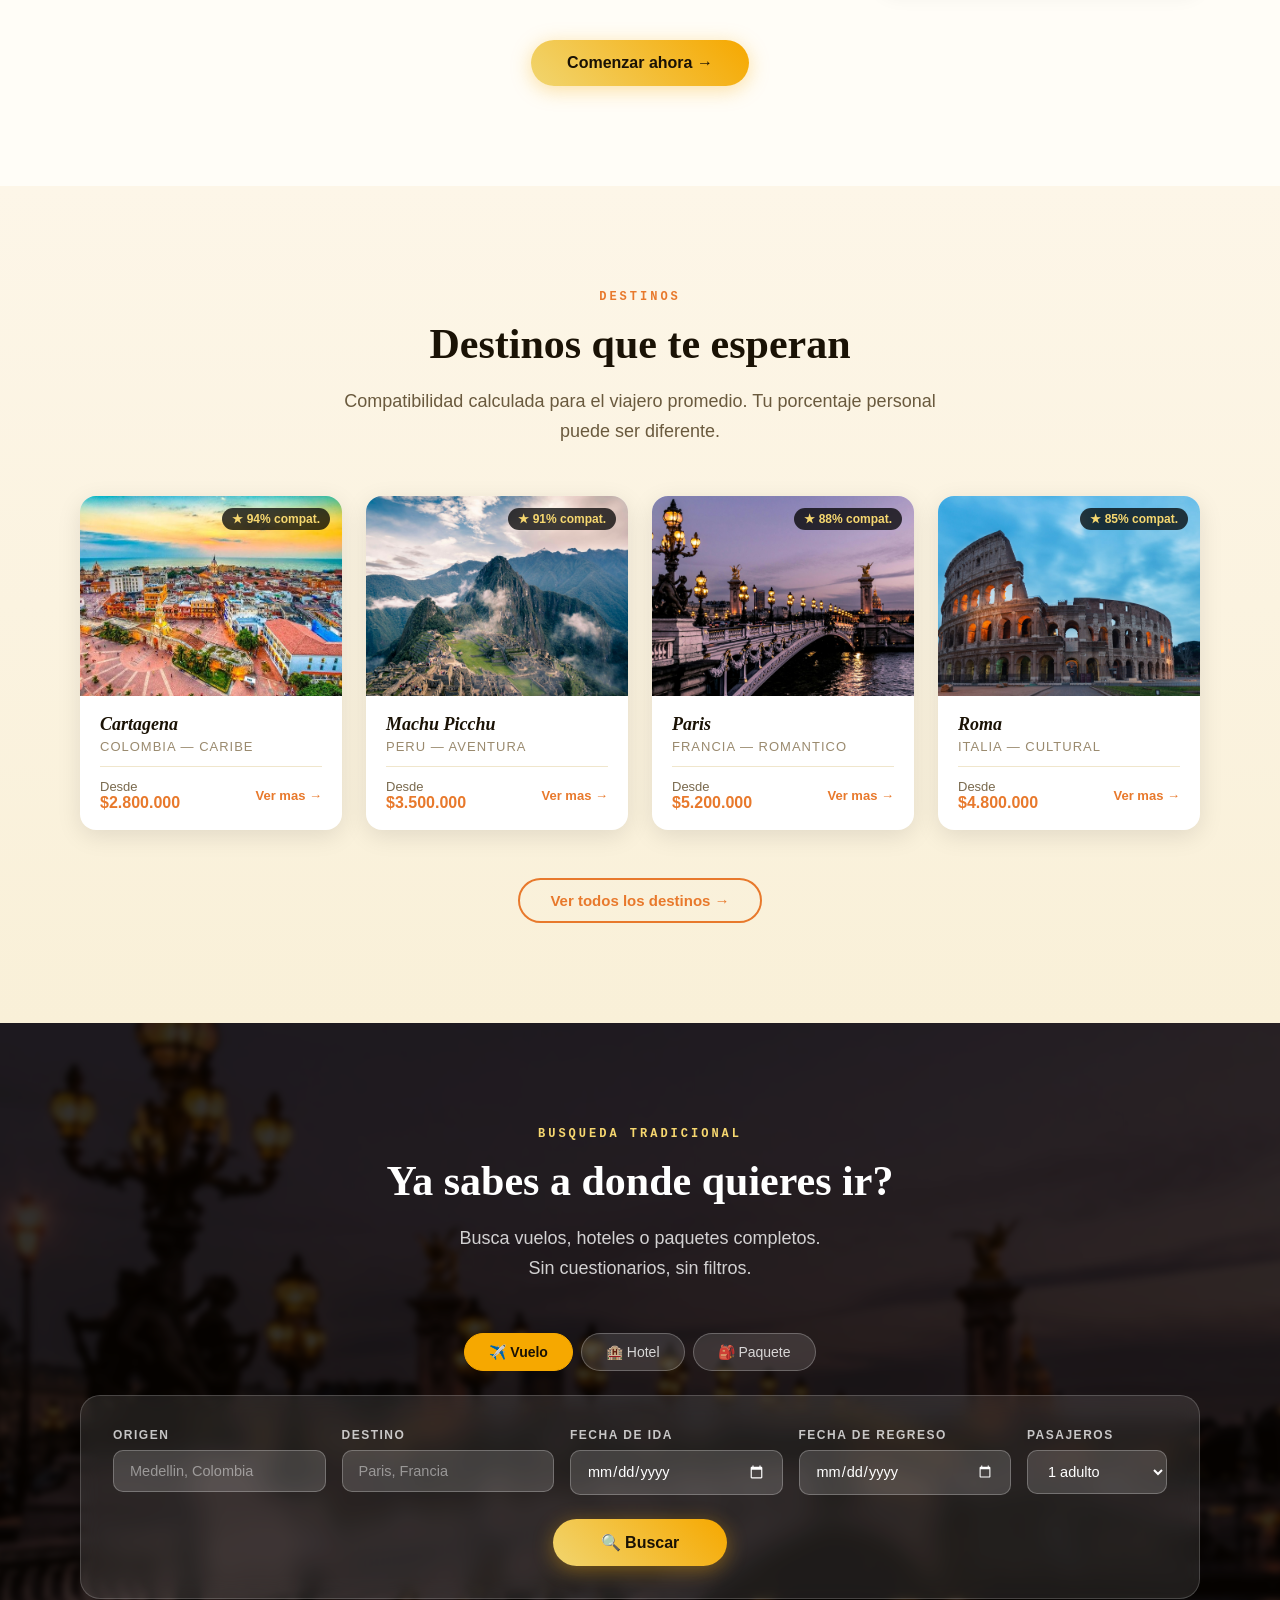
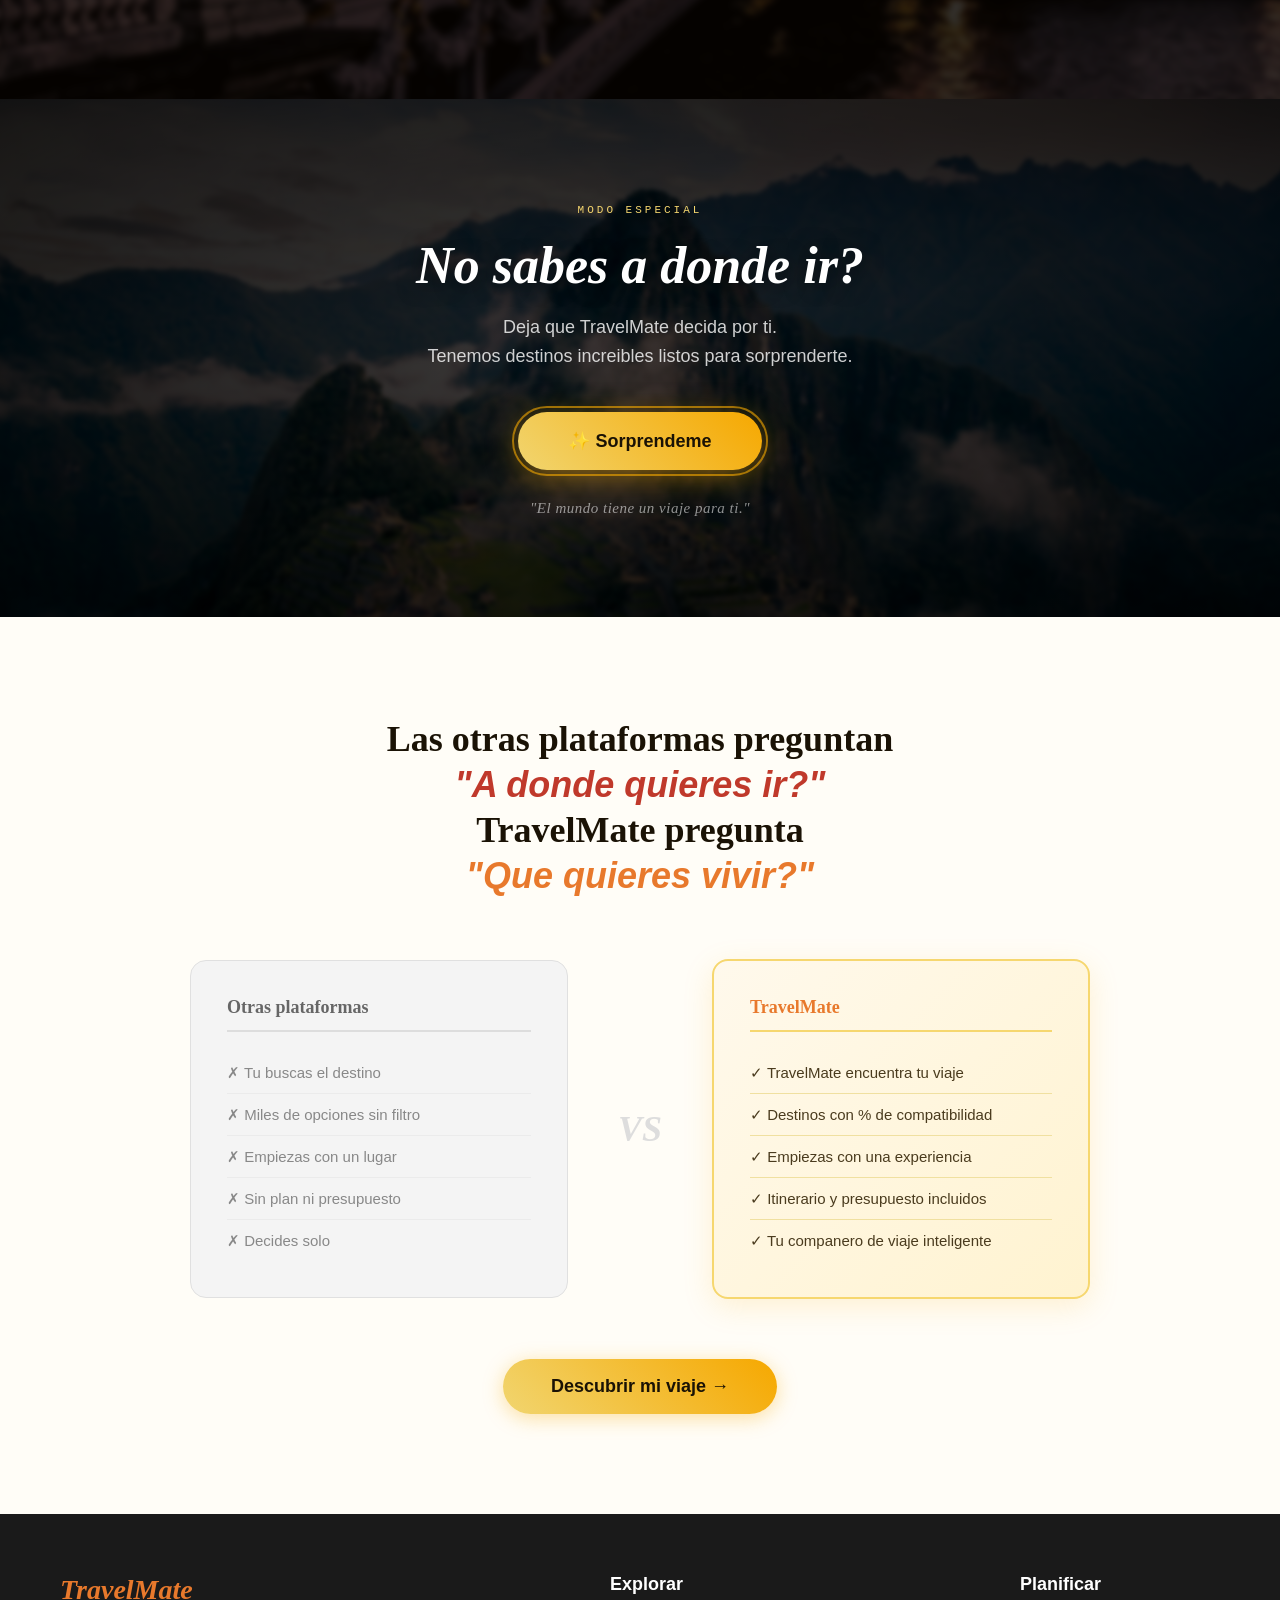
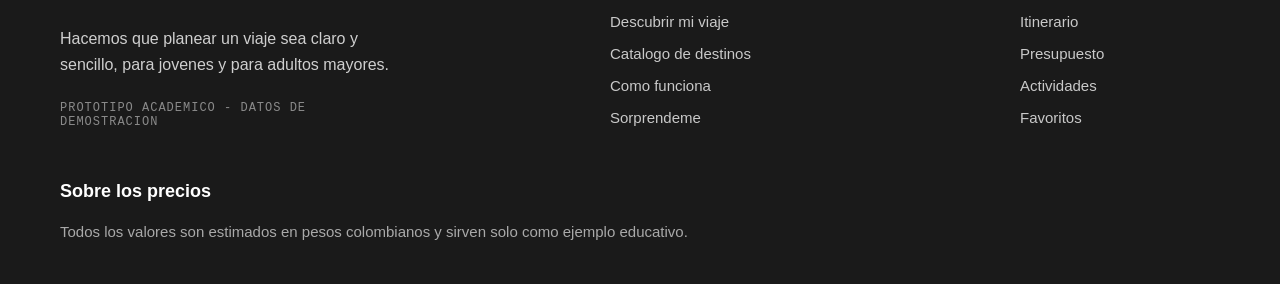
==== commit decbf927: "detalles y login" ====
--- a/index.html
+++ b/index.html
@@ -29,7 +29,7 @@
                 <div class="dropdown">
                     <a href="pages/catalogos.html">Catalogo</a>
                     <a href="pages/filtros.html">Filtros</a>
-                    <a href="pages/detalle.html">Detalle</a>
+                    <!-- <a href="pages/detalle.html">Detalle</a> -->
                 </div>
             </div>
             <div class="nav-item">
@@ -402,6 +402,7 @@
     </div>
 </footer>
 
+<script src="js/global.js"></script>
 <script src="js/script.js"></script>
 
 <!-- ===== MODAL DE ALERTA PERSONALIZADO ===== -->
--- a/css/style.css
+++ b/css/style.css
@@ -1,4 +1,4 @@
-﻿/* ===== ESTILOS GENERALES ===== */
+/* ===== ESTILOS GENERALES ===== */
 
 * {
     margin: 0;
@@ -166,18 +166,17 @@
 .hero-carrusel {
     position: relative;
     width: 100%;
-    height: 100vh;
-    min-height: 620px;
+    min-height: 100vh;
     overflow: hidden;
     background: #080808;
     display: flex;
     flex-direction: column;
     align-items: center;
-    justify-content: center;
-    gap: 20px;
-    /* Espacio para el header flotante y los puntos de abajo */
-    padding-top: 90px;
-    padding-bottom: 70px;
+    justify-content: flex-start;
+    gap: 15px;
+    /* Espacio amplio para que el encabezado y menús desplegables no tapen el carrusel */
+    padding-top: 145px;
+    padding-bottom: 60px;
 }
 
 /* --- Fondos con crossfade --- */
@@ -195,7 +194,7 @@
 .hero-fondo.visible { opacity: 1; }
 .hero-fondo.oculto  { opacity: 0; }
 
-/* Capa oscura con viÃ±eta para profundidad */
+/* Capa oscura con viñeta para profundidad */
 .hero-capa-oscura {
     position: absolute;
     inset: 0;
@@ -214,6 +213,7 @@
     width: 100%;
     perspective: 1300px;
     flex-shrink: 0;
+    margin-top: 15px;
 }
 
 .carrusel-pista {
@@ -2356,3 +2356,727 @@
     70%  { transform: scale(1.15); }
     100% { transform: scale(1); }
 }
+
+
+/* ================================================================
+   TRAVELMATE - Estilos de la Página de Detalle del Destino
+   ================================================================ */
+
+/* Hero Banner Panorámico */
+.detalle-hero {
+    position: relative;
+    height: 420px;
+    display: flex;
+    align-items: flex-end;
+    padding-bottom: 50px;
+    overflow: hidden;
+    background: #0d0903;
+}
+
+.detalle-hero-fondo {
+    position: absolute;
+    inset: 0;
+    background-size: cover;
+    background-position: center;
+    filter: brightness(0.55) saturate(1.2);
+    transform: scale(1.03);
+    transition: transform 0.6s ease;
+}
+
+.detalle-hero-overlay {
+    position: absolute;
+    inset: 0;
+    background: linear-gradient(to top, rgba(13, 9, 3, 0.9) 0%, rgba(0, 0, 0, 0.2) 60%);
+}
+
+.detalle-hero-contenido {
+    position: relative;
+    z-index: 2;
+    color: #ffffff;
+    width: 100%;
+}
+
+.boton-volver {
+    display: inline-flex;
+    align-items: center;
+    gap: 6px;
+    padding: 8px 16px;
+    background: rgba(255, 255, 255, 0.15);
+    border: 1px solid rgba(255, 255, 255, 0.3);
+    backdrop-filter: blur(8px);
+    color: #ffffff;
+    text-decoration: none;
+    border-radius: 20px;
+    font-size: 13.5px;
+    font-weight: bold;
+    margin-bottom: 20px;
+    transition: background 0.2s, transform 0.2s;
+}
+
+.boton-volver:hover {
+    background: rgba(246, 168, 0, 0.3);
+    border-color: #f6a800;
+    transform: translateX(-3px);
+}
+
+.detalle-badges {
+    display: flex;
+    gap: 10px;
+    align-items: center;
+    margin-bottom: 10px;
+}
+
+.badge-tag {
+    background: #e8792c;
+    color: #ffffff;
+    font-size: 12px;
+    font-weight: bold;
+    text-transform: uppercase;
+    letter-spacing: 1px;
+    padding: 4px 12px;
+    border-radius: 12px;
+}
+
+.badge-compat {
+    background: rgba(0, 0, 0, 0.7);
+    color: #f1d56f;
+    font-size: 12px;
+    font-weight: bold;
+    padding: 4px 12px;
+    border-radius: 12px;
+    border: 1px solid rgba(241, 213, 111, 0.4);
+}
+
+.detalle-titulo {
+    font-family: Georgia, serif;
+    font-size: clamp(32px, 5vw, 54px);
+    font-style: italic;
+    font-weight: bold;
+    color: #ffffff;
+    margin-bottom: 4px;
+    text-shadow: 0 3px 15px rgba(0,0,0,0.6);
+}
+
+.detalle-subtitulo {
+    font-size: 18px;
+    color: #f1d56f;
+    font-style: italic;
+}
+
+/* Cápsulas de Resumen */
+.detalle-resumen-seccion {
+    padding: 50px 0;
+    background: #fffdf7;
+}
+
+.resumen-grid {
+    display: grid;
+    grid-template-columns: repeat(auto-fit, minmax(200px, 1fr));
+    gap: 18px;
+    margin-bottom: 36px;
+}
+
+.resumen-card {
+    display: flex;
+    align-items: center;
+    gap: 14px;
+    background: #ffffff;
+    border: 1px solid #f0e6cc;
+    border-radius: 16px;
+    padding: 20px 18px;
+    box-shadow: 0 4px 18px rgba(0, 0, 0, 0.05);
+}
+
+.resumen-icono {
+    font-size: 32px;
+}
+
+.resumen-label {
+    display: block;
+    font-size: 11.5px;
+    color: #8a7a5e;
+    text-transform: uppercase;
+    letter-spacing: 0.8px;
+    margin-bottom: 2px;
+}
+
+.resumen-val {
+    font-size: 15px;
+    color: #1a1205;
+}
+
+.detalle-descripcion-caja {
+    background: #ffffff;
+    border-radius: 18px;
+    padding: 30px;
+    border: 1px solid #f0e6cc;
+    box-shadow: 0 6px 22px rgba(0, 0, 0, 0.04);
+}
+
+.subtitulo-seccion {
+    font-family: Georgia, serif;
+    font-size: 22px;
+    color: #1a1205;
+    margin-bottom: 12px;
+}
+
+.descripcion-texto {
+    font-size: 16px;
+    color: #5a4a2e;
+    line-height: 1.7;
+}
+
+/* Presupuesto Desglose en COP */
+.detalle-presupuesto-seccion {
+    padding: 70px 0;
+    background: linear-gradient(180deg, #fdf6e8, #f8eed5);
+}
+
+.presupuesto-desglose-grid {
+    display: grid;
+    grid-template-columns: repeat(auto-fit, minmax(220px, 1fr));
+    gap: 20px;
+    margin-bottom: 30px;
+}
+
+.presupuesto-card {
+    background: #ffffff;
+    border-radius: 16px;
+    padding: 26px 20px;
+    text-align: center;
+    border: 1px solid #ebd9b5;
+    box-shadow: 0 6px 20px rgba(0,0,0,0.06);
+    transition: transform 0.25s ease;
+}
+
+.presupuesto-card:hover {
+    transform: translateY(-4px);
+    box-shadow: 0 12px 30px rgba(232, 121, 44, 0.15);
+}
+
+.p-card-icono {
+    font-size: 36px;
+    margin-bottom: 10px;
+    display: block;
+}
+
+.presupuesto-card h4 {
+    font-family: Georgia, serif;
+    font-size: 17px;
+    color: #1a1205;
+    margin-bottom: 6px;
+}
+
+.p-card-desc {
+    font-size: 12.5px;
+    color: #7a6a4e;
+    margin-bottom: 14px;
+    line-height: 1.4;
+}
+
+.p-card-monto {
+    display: block;
+    font-size: 18px;
+    color: #e8792c;
+    font-weight: bold;
+}
+
+.presupuesto-total-caja {
+    background: linear-gradient(45deg, #f1d56f, #e8792c);
+    border-radius: 16px;
+    padding: 24px 30px;
+    display: flex;
+    justify-content: space-between;
+    align-items: center;
+    color: #1a1205;
+    font-size: 18px;
+    font-weight: bold;
+    box-shadow: 0 8px 25px rgba(232, 121, 44, 0.35);
+}
+
+.presupuesto-total-caja strong {
+    font-size: 26px;
+}
+
+/* Timeline de Itinerario Día a Día */
+.detalle-itinerario-seccion {
+    padding: 70px 0;
+    background: #fffdf7;
+}
+
+.timeline-itinerario {
+    position: relative;
+    max-width: 780px;
+    margin: 0 auto;
+    padding-left: 30px;
+    border-left: 3px solid #f1d56f;
+}
+
+.timeline-item {
+    position: relative;
+    margin-bottom: 32px;
+}
+
+.timeline-item:last-child {
+    margin-bottom: 0;
+}
+
+.timeline-badge {
+    position: absolute;
+    left: -47px;
+    top: 0;
+    background: #e8792c;
+    color: #ffffff;
+    font-size: 12px;
+    font-weight: bold;
+    padding: 6px 12px;
+    border-radius: 20px;
+    box-shadow: 0 3px 10px rgba(232, 121, 44, 0.4);
+}
+
+.timeline-content {
+    background: #ffffff;
+    border-radius: 16px;
+    padding: 22px 24px;
+    border: 1px solid #f0e6cc;
+    box-shadow: 0 4px 18px rgba(0, 0, 0, 0.05);
+}
+
+.timeline-content h4 {
+    font-family: Georgia, serif;
+    font-size: 18px;
+    color: #1a1205;
+    margin-bottom: 6px;
+}
+
+.timeline-content p {
+    font-size: 14.5px;
+    color: #6a5a3e;
+    line-height: 1.55;
+}
+
+/* Sección 7: Gastronomía Típica */
+.detalle-gastronomia-seccion {
+    padding: 70px 0;
+    background: linear-gradient(180deg, #fffbf2, #fdf4df);
+}
+
+.gastronomia-grid {
+    display: grid;
+    grid-template-columns: repeat(auto-fit, minmax(260px, 1fr));
+    gap: 20px;
+}
+
+.gastro-card {
+    background: #ffffff;
+    border-radius: 16px;
+    padding: 22px;
+    border: 1px solid #ebd9b5;
+    display: flex;
+    gap: 16px;
+    align-items: flex-start;
+    box-shadow: 0 4px 18px rgba(0, 0, 0, 0.05);
+    transition: transform 0.25s ease;
+}
+
+.gastro-card:hover {
+    transform: translateY(-4px);
+    box-shadow: 0 10px 25px rgba(232, 121, 44, 0.15);
+}
+
+.gastro-icono {
+    font-size: 42px;
+    flex-shrink: 0;
+}
+
+.gastro-nombre {
+    font-family: Georgia, serif;
+    font-size: 17px;
+    color: #1a1205;
+    margin-bottom: 4px;
+}
+
+.gastro-desc {
+    font-size: 13.5px;
+    color: #6a5a3e;
+    line-height: 1.45;
+    margin-bottom: 10px;
+}
+
+.gastro-precio {
+    display: inline-block;
+    font-size: 12.5px;
+    color: #e8792c;
+    background: #fff4e0;
+    padding: 3px 10px;
+    border-radius: 10px;
+    border: 1px solid #f6d76f;
+}
+
+/* Sección 8: Festividades y Calendario */
+.detalle-festividades-seccion {
+    padding: 70px 0 90px;
+    background: #fffdf7;
+}
+
+.festividad-destacada-caja {
+    background: linear-gradient(135deg, #1a1205, #3a280c);
+    color: #ffffff;
+    border-radius: 20px;
+    padding: 32px;
+    border: 2px solid #f6a800;
+    box-shadow: 0 10px 30px rgba(0, 0, 0, 0.2);
+}
+
+.f-mes-badge {
+    display: inline-block;
+    background: #e8792c;
+    color: #ffffff;
+    font-size: 11px;
+    font-weight: bold;
+    text-transform: uppercase;
+    letter-spacing: 1.5px;
+    padding: 4px 12px;
+    border-radius: 12px;
+    margin-bottom: 12px;
+}
+
+.f-mes-titulo {
+    font-family: Georgia, serif;
+    font-size: 24px;
+    color: #f1d56f;
+    margin-bottom: 8px;
+}
+
+.f-mes-desc {
+    font-size: 15px;
+    color: rgba(255, 255, 255, 0.85);
+    line-height: 1.6;
+}
+
+.calendario-grid {
+    display: grid;
+    grid-template-columns: repeat(auto-fit, minmax(220px, 1fr));
+    gap: 16px;
+}
+
+.cal-item {
+    background: #ffffff;
+    border-radius: 14px;
+    padding: 16px 18px;
+    border: 1px solid #f0e6cc;
+    display: flex;
+    align-items: center;
+    gap: 14px;
+    box-shadow: 0 3px 12px rgba(0, 0, 0, 0.04);
+}
+
+.cal-mes {
+    background: #fdf2d9;
+    color: #e8792c;
+    font-size: 12px;
+    font-weight: bold;
+    text-transform: uppercase;
+    padding: 8px 12px;
+    border-radius: 10px;
+    border: 1px solid #f6d76f;
+    min-width: 85px;
+    text-align: center;
+}
+
+.cal-detalles strong {
+    display: block;
+    font-family: Georgia, serif;
+    font-size: 14.5px;
+    color: #1a1205;
+    margin-bottom: 2px;
+}
+
+.cal-detalles small {
+    font-size: 12px;
+    color: #8a7a5e;
+}
+
+/* Responsividad Móvil */
+@media (max-width: 600px) {
+    .detalle-hero {
+        height: 360px;
+        padding-bottom: 30px;
+    }
+    .presupuesto-total-caja {
+        flex-direction: column;
+        gap: 8px;
+        text-align: center;
+    }
+    .timeline-itinerario {
+        padding-left: 20px;
+    }
+    .timeline-badge {
+        position: relative;
+        left: 0;
+        top: 0;
+        display: inline-block;
+        margin-bottom: 8px;
+    }
+}
+
+
+/* ================================================================
+   TRAVELMATE - Estilos de la Sección de las 4 Estaciones del Año
+   ================================================================ */
+
+.detalle-estaciones-seccion {
+    padding: 70px 0 90px;
+    background: linear-gradient(180deg, #fffdf7, #fdf6e8);
+}
+
+.estaciones-grid {
+    display: grid;
+    grid-template-columns: repeat(auto-fit, minmax(230px, 1fr));
+    gap: 20px;
+}
+
+.estacion-card {
+    background: #ffffff;
+    border-radius: 18px;
+    padding: 24px 20px;
+    border: 1px solid #f0e6cc;
+    box-shadow: 0 4px 18px rgba(0, 0, 0, 0.05);
+    display: flex;
+    flex-direction: column;
+    transition: transform 0.25s ease, box-shadow 0.25s ease;
+}
+
+.estacion-card:hover {
+    transform: translateY(-4px);
+    box-shadow: 0 10px 25px rgba(232, 121, 44, 0.15);
+}
+
+.estacion-header {
+    display: flex;
+    justify-content: space-between;
+    align-items: center;
+    margin-bottom: 8px;
+}
+
+.estacion-header h4 {
+    font-family: Georgia, serif;
+    font-size: 19px;
+    color: #1a1205;
+}
+
+.estacion-temp {
+    background: #fff4e0;
+    color: #e8792c;
+    font-size: 12px;
+    font-weight: bold;
+    padding: 3px 10px;
+    border-radius: 12px;
+    border: 1px solid #f6d76f;
+}
+
+.estacion-meses {
+    display: inline-block;
+    font-size: 12.5px;
+    color: #7a6a4e;
+    font-weight: bold;
+    margin-bottom: 12px;
+}
+
+.estacion-desc {
+    font-size: 13.5px;
+    color: #5a4a2e;
+    line-height: 1.5;
+    margin-bottom: 16px;
+    flex: 1;
+}
+
+.estacion-tip {
+    background: #fffbf2;
+    border-radius: 10px;
+    padding: 10px 12px;
+    font-size: 12.5px;
+    color: #4a3b1e;
+    border: 1px solid #f4ebd6;
+    line-height: 1.4;
+}
+
+.estacion-tip strong {
+    color: #e8792c;
+}
+
+/* ================================================================
+   TRAVELMATE - MODO OSCURO (DARK MODE) Y BOTÓN VOLVER ARRIBA v1.2
+   ================================================================ */
+
+/* Contenedor Flotante Inferior Derecho */
+.flotantes-derecha {
+    position: fixed;
+    bottom: 28px;
+    right: 28px;
+    z-index: 9999;
+    display: flex;
+    flex-direction: column;
+    gap: 12px;
+    align-items: center;
+}
+
+/* Botón Volver Arriba (Flecha) */
+.btn-volver-arriba {
+    width: 50px;
+    height: 50px;
+    border-radius: 50%;
+    background: linear-gradient(135deg, #e8792c, #f6a800);
+    color: #ffffff;
+    border: none;
+    font-size: 22px;
+    font-weight: bold;
+    cursor: pointer;
+    box-shadow: 0 6px 20px rgba(0, 0, 0, 0.35);
+    opacity: 0;
+    visibility: hidden;
+    transform: translateY(20px);
+    transition: all 0.3s cubic-bezier(0.4, 0, 0.2, 1);
+    display: flex;
+    align-items: center;
+    justify-content: center;
+    user-select: none;
+}
+
+.btn-volver-arriba.visible {
+    opacity: 1;
+    visibility: visible;
+    transform: translateY(0);
+}
+
+.btn-volver-arriba:hover {
+    transform: translateY(-4px) scale(1.1);
+    box-shadow: 0 10px 25px rgba(232, 121, 44, 0.5);
+    background: linear-gradient(135deg, #f6a800, #e8792c);
+}
+
+/* Botón Flotante de Modo Oscuro */
+.btn-modo-oscuro-flotante {
+    width: 50px;
+    height: 50px;
+    border-radius: 50%;
+    background: #1a1a1a;
+    color: #f1d56f;
+    border: 2px solid #f6a800;
+    font-size: 22px;
+    cursor: pointer;
+    box-shadow: 0 6px 20px rgba(0, 0, 0, 0.35);
+    transition: all 0.3s ease;
+    display: flex;
+    align-items: center;
+    justify-content: center;
+    user-select: none;
+}
+
+.btn-modo-oscuro-flotante:hover {
+    transform: scale(1.1) rotate(15deg);
+    box-shadow: 0 8px 24px rgba(246, 168, 0, 0.5);
+}
+
+/* --- ESTILOS DE MODO OSCURO (BODY.MODO-OSCURO) --- */
+body.modo-oscuro {
+    background-color: #121212 !important;
+    color: #e4e4e4 !important;
+}
+
+/* Encabezado en modo oscuro */
+body.modo-oscuro .encabezado:not(.encabezado--hero) {
+    background: #0a0a0a !important;
+    border-bottom: 1px solid #2a2a2a;
+}
+
+/* Fondos de Secciones */
+body.modo-oscuro .como-funciona,
+body.modo-oscuro .diferencial-seccion,
+body.modo-oscuro .destinos-destacados,
+body.modo-oscuro .cuestionario-seccion,
+body.modo-oscuro .catalogo-seccion,
+body.modo-oscuro .detalle-seccion,
+body.modo-oscuro .detalle-gastronomia-seccion,
+body.modo-oscuro .detalle-festividades-seccion,
+body.modo-oscuro .detalle-estaciones-seccion,
+body.modo-oscuro .detalle-contenido-principal,
+body.modo-oscuro .detalle-presupuesto-seccion,
+body.modo-oscuro .detalle-itinerario-seccion {
+    background: #181818 !important;
+    color: #e4e4e4 !important;
+}
+
+body.modo-oscuro .cuestionario-wrapper,
+body.modo-oscuro .catalogo-card,
+body.modo-oscuro .resultado-card,
+body.modo-oscuro .presupuesto-card,
+body.modo-oscuro .gastro-card,
+body.modo-oscuro .estacion-card,
+body.modo-oscuro .cal-item,
+body.modo-oscuro .opcion-tarjeta,
+body.modo-oscuro .chip-interes,
+body.modo-oscuro .paso-card,
+body.modo-oscuro .timeline-content,
+body.modo-oscuro .diferencial-lado.malo {
+    background: #222222 !important;
+    border-color: #383838 !important;
+    color: #e4e4e4 !important;
+    box-shadow: 0 6px 20px rgba(0, 0, 0, 0.4) !important;
+}
+
+body.modo-oscuro .diferencial-lado.bueno {
+    background: linear-gradient(135deg, #2a2010, #3d2c12) !important;
+    border-color: #f6a800 !important;
+    color: #fce8b2 !important;
+}
+
+/* Títulos y Textos */
+body.modo-oscuro h1,
+body.modo-oscuro h2,
+body.modo-oscuro h3,
+body.modo-oscuro h4,
+body.modo-oscuro .seccion-titulo,
+body.modo-oscuro .cuestionario-titulo,
+body.modo-oscuro .paso-pregunta,
+body.modo-oscuro .resultado-nombre,
+body.modo-oscuro .gastro-nombre,
+body.modo-oscuro .estacion-header h4,
+body.modo-oscuro .cal-detalles strong,
+body.modo-oscuro .timeline-content h4 {
+    color: #f1d56f !important;
+}
+
+body.modo-oscuro p,
+body.modo-oscuro span:not(.cal-mes):not(.f-mes-badge),
+body.modo-oscuro .seccion-subtitulo,
+body.modo-oscuro .p-card-desc,
+body.modo-oscuro .gastro-desc,
+body.modo-oscuro .estacion-desc,
+body.modo-oscuro .opcion-sub,
+body.modo-oscuro .paso-ayuda,
+body.modo-oscuro .timeline-content p {
+    color: #cccccc !important;
+}
+
+/* Inputs y Selects */
+body.modo-oscuro .campo-input,
+body.modo-oscuro .buscador-input,
+body.modo-oscuro .filtro-select {
+    background: #2a2a2a !important;
+    border-color: #444444 !important;
+    color: #ffffff !important;
+}
+
+body.modo-oscuro .estacion-tip,
+body.modo-oscuro .resultado-detalles {
+    background: #1a1a1a !important;
+    border-color: #333333 !important;
+    color: #dddddd !important;
+}
+
+body.modo-oscuro .festividad-destacada-caja {
+    background: linear-gradient(135deg, #0d0d0d, #251c0c) !important;
+    border-color: #f6a800 !important;
+}
+
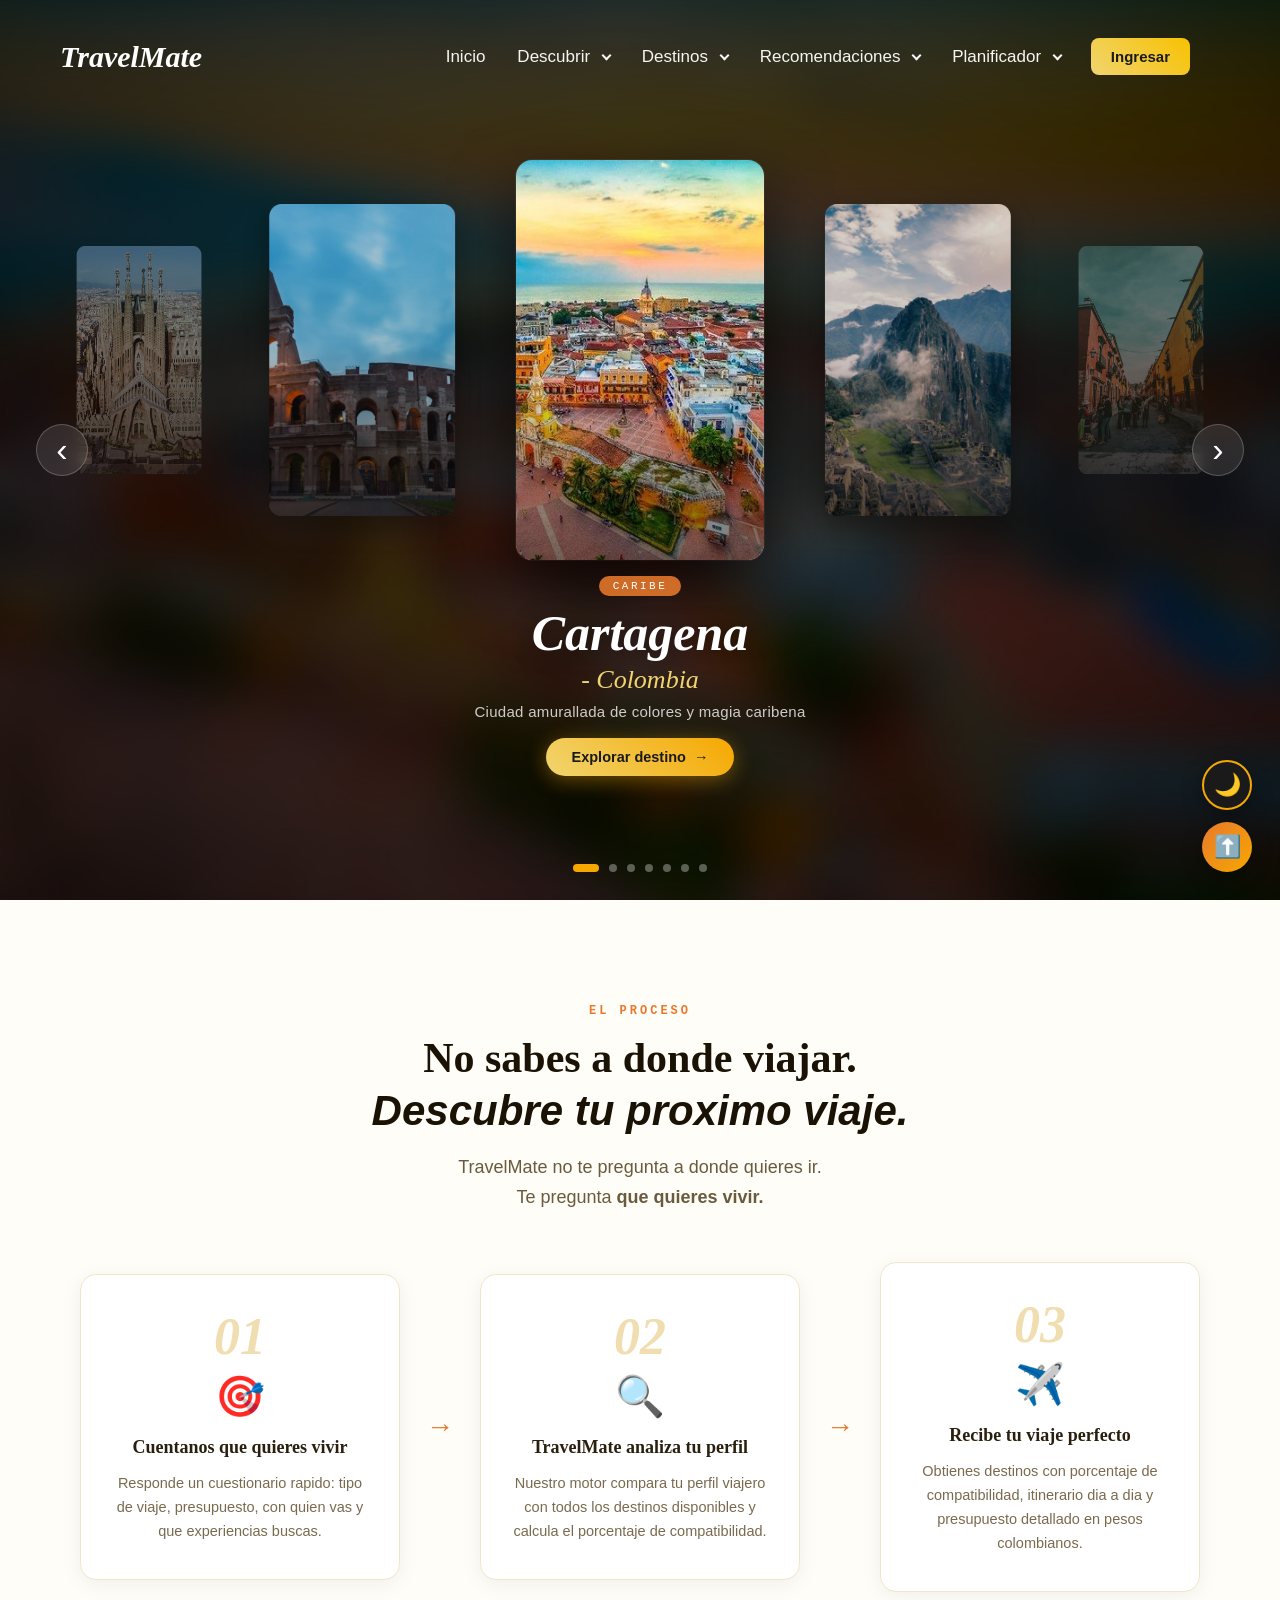
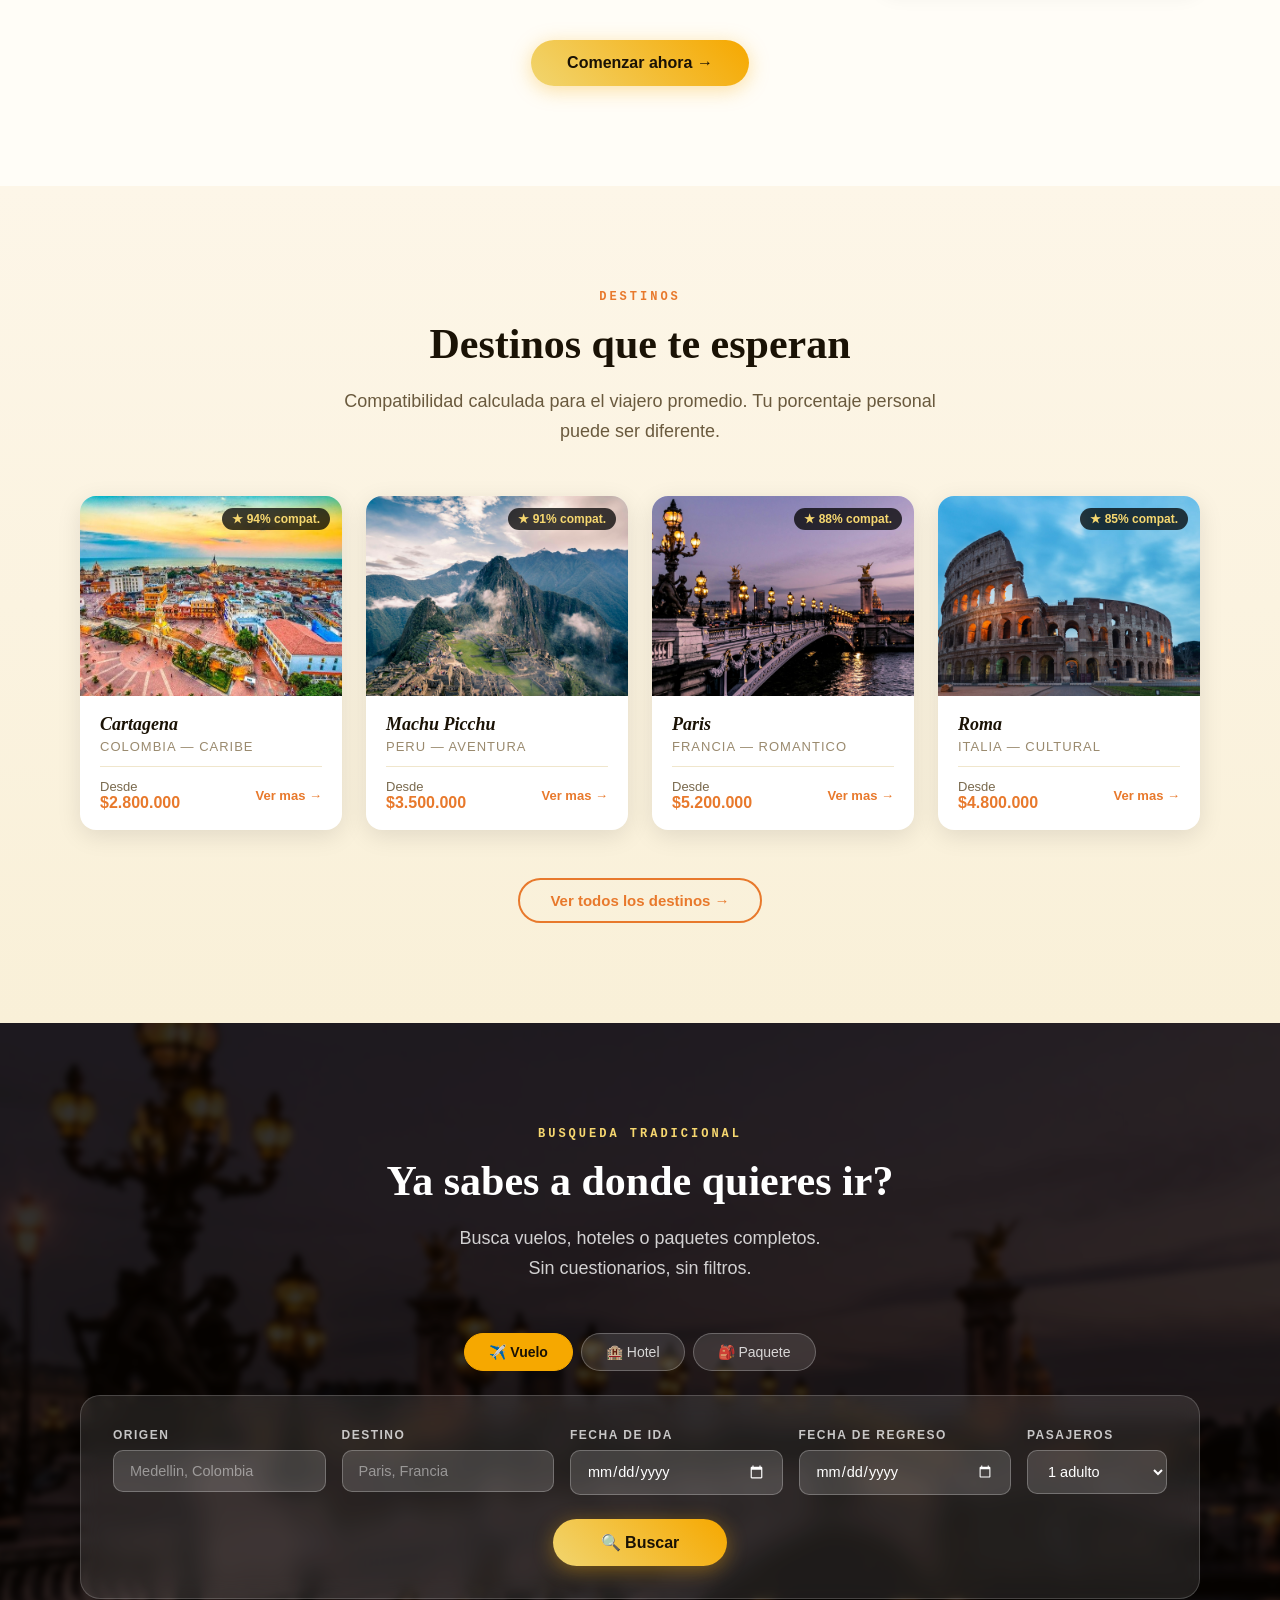
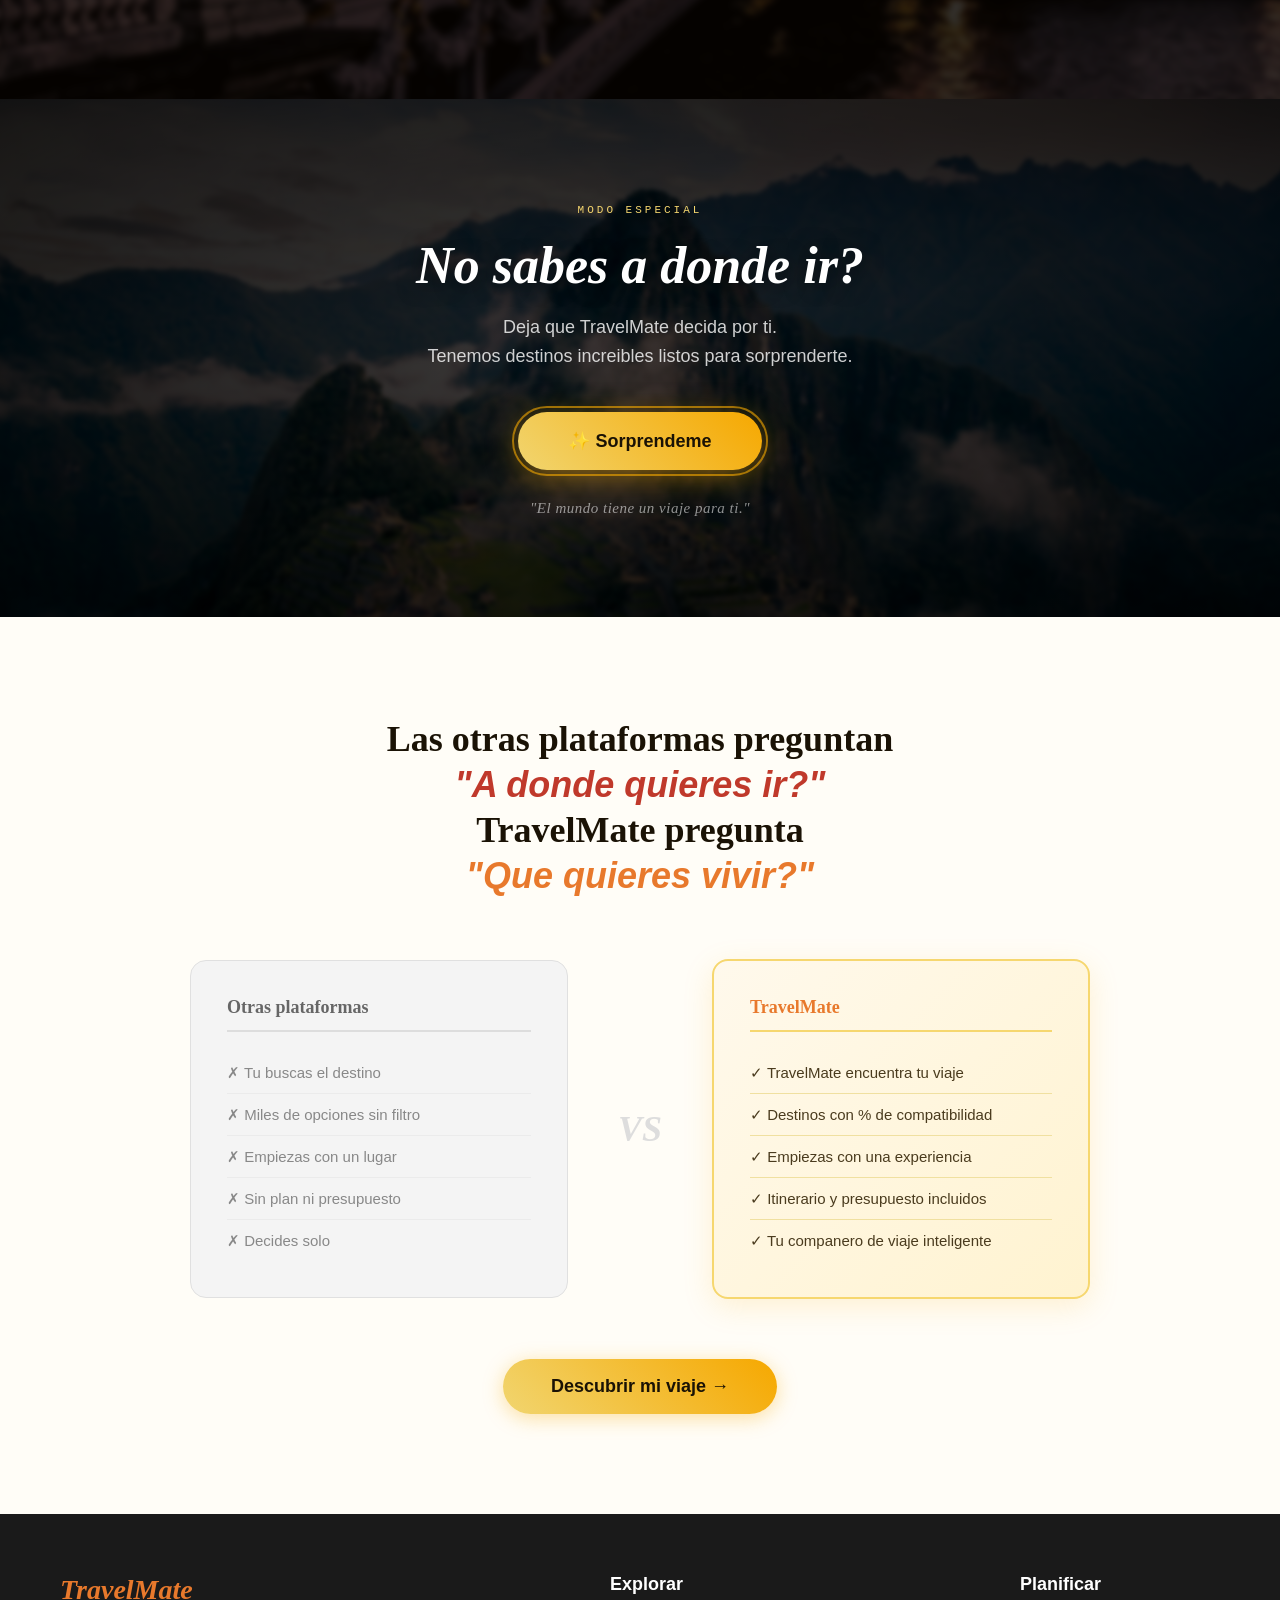
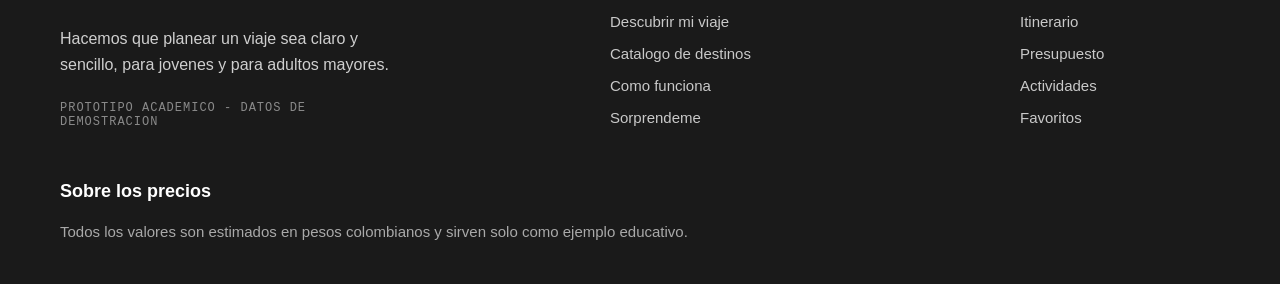
==== commit f566bd2f: "panel admin" ====
--- a/index.html
+++ b/index.html
@@ -47,14 +47,15 @@
                     <a href="pages/presupuesto.html">Presupuesto</a>
                 </div>
             </div>
-            <div class="nav-item">
+            <!-- <div class="nav-item">
                 <span class="nav-link">Perfil <span class="flecha"></span></span>
                 <div class="dropdown">
                     <a href="pages/cuenta.html">Mi cuenta</a>
                     <a href="pages/viajes.html">Mis viajes</a>
                     <a href="pages/favoritos.html">Favoritos</a>
-                </div>
-            </div>
+                    <a href="pages/panelAdmin.html" style="color: #e8792c; font-weight: bold;">👑 Panel Admin</a>
+                </div>
+            </div> -->
             <button class="boton-principal">
                 <a href="pages/login.html">Ingresar</a>
             </button>
--- a/css/style.css
+++ b/css/style.css
@@ -150,6 +150,12 @@
     border-radius: 8px;
     cursor: pointer;
     font-weight: bold;
+    transition: transform 0.2s, box-shadow 0.2s;
+}
+
+.boton-principal:hover {
+    transform: translateY(-2px);
+    box-shadow: 0 4px 15px rgba(246, 168, 0, 0.4);
 }
 
 .boton-principal a {
@@ -157,6 +163,117 @@
     text-decoration: none;
     font-size: 15px;
 }
+
+/* ===== PERFIL DE USUARIO LOGUEADO EN EL NAV ===== */
+.nav-usuario-sesion {
+    position: relative;
+    display: inline-block;
+}
+
+/* Puente invisible para que el cursor no pierda el hover al moverse al menú */
+.nav-usuario-sesion::after {
+    content: "";
+    position: absolute;
+    top: 100%;
+    right: 0;
+    width: 100%;
+    min-width: 240px;
+    height: 16px;
+    z-index: 1000;
+}
+
+.usuario-pill {
+    display: flex;
+    align-items: center;
+    gap: 8px;
+    background: rgba(255, 255, 255, 0.12);
+    border: 1px solid rgba(246, 168, 0, 0.6);
+    padding: 6px 16px;
+    border-radius: 30px;
+    cursor: pointer;
+    transition: all 0.25s ease;
+    backdrop-filter: blur(8px);
+}
+
+.usuario-pill:hover {
+    background: rgba(246, 168, 0, 0.25);
+    border-color: #f6a800;
+    transform: translateY(-1px);
+}
+
+.usuario-avatar {
+    width: 26px;
+    height: 26px;
+    border-radius: 50%;
+    background: #f6a800;
+    color: #1a1205;
+    display: inline-flex;
+    align-items: center;
+    justify-content: center;
+    font-size: 13px;
+    font-weight: bold;
+    text-transform: uppercase;
+}
+
+.usuario-nombre {
+    color: #ffffff;
+    font-size: 14.5px;
+    font-weight: 600;
+    letter-spacing: 0.3px;
+}
+
+.nav-usuario-sesion:hover .dropdown-usuario,
+.nav-usuario-sesion.abierto .dropdown-usuario {
+    display: block !important;
+    opacity: 1 !important;
+    transform: translateY(0) !important;
+    pointer-events: auto !important;
+}
+
+.dropdown-usuario {
+    right: 0;
+    left: auto;
+    min-width: 240px;
+    margin-top: 6px !important;
+    z-index: 9999 !important;
+}
+
+.dropdown-usuario a {
+    display: block;
+    padding: 12px 18px;
+    color: #4a3b1e;
+    text-decoration: none;
+    font-size: 14px;
+    font-weight: 500;
+    transition: all 0.15s ease;
+}
+
+.dropdown-usuario a:hover {
+    background: #fdf2d9;
+    color: #b45309;
+    padding-left: 22px;
+}
+
+.dropdown-header {
+    padding: 14px 18px;
+    border-bottom: 1px solid #f0e6cc;
+    background: #fff9ec;
+}
+
+.dropdown-header strong {
+    display: block;
+    font-size: 14.5px;
+    color: #1a1205;
+}
+
+.dropdown-header small {
+    display: block;
+    font-size: 12px;
+    color: #887858;
+    margin-top: 3px;
+    word-break: break-all;
+}
+
 
 
 /* =======================================================
@@ -3080,3 +3197,465 @@
     border-color: #f6a800 !important;
 }
 
+/* ================================================================
+   TRAVELMATE - Estilos del panel administrador
+   ================================================================ */
+
+.layout {
+  display: grid;
+  grid-template-columns: 250px 1fr;
+  min-height: 100vh;
+}
+
+.sidebar {
+  background: linear-gradient(180deg, #0f172a, #1e293b);
+  color: #fff;
+  padding: 28px 20px;
+}
+
+.brand {
+  display: flex;
+  gap: 14px;
+  align-items: center;
+  margin-bottom: 32px;
+}
+
+.brand-icon {
+  width: 48px;
+  height: 48px;
+  border-radius: 14px;
+  display: grid;
+  place-items: center;
+  background: #38bdf8;
+  color: #0f172a;
+  font-weight: bold;
+  font-size: 22px;
+}
+
+.brand h1 {
+  font-size: 22px;
+  margin-bottom: 4px;
+}
+
+.brand p {
+  color: #cbd5e1;
+  font-size: 13px;
+}
+
+.menu {
+  display: flex;
+  flex-direction: column;
+  gap: 10px;
+}
+
+.menu-item {
+  text-decoration: none;
+  color: #e2e8f0;
+  padding: 12px 14px;
+  border-radius: 12px;
+  transition: 0.3s ease;
+}
+
+.menu-item:hover,
+.menu-item.active {
+  background: rgba(21, 234, 6, 0.95);
+}
+
+.content {
+  padding: 28px;
+}
+
+.topbar {
+  display: flex;
+  justify-content: space-between;
+  align-items: center;
+  gap: 16px;
+  margin-bottom: 24px;
+}
+
+.topbar h2 {
+  font-size: 28px;
+  margin-bottom: 6px;
+}
+
+.topbar p {
+  color: #64748b;
+}
+
+.stats {
+  display: grid;
+  grid-template-columns: repeat(4, 1fr);
+  gap: 18px;
+  margin-bottom: 28px;
+}
+
+.card {
+  background: #fff;
+  border-radius: 20px;
+  padding: 20px;
+  box-shadow: 0 14px 30px rgba(15, 23, 42, 0.08);
+}
+
+.stat-card span {
+  display: block;
+  color: #64748b;
+  margin-bottom: 8px;
+}
+
+.stat-card strong {
+  font-size: 26px;
+  display: block;
+  margin-bottom: 6px;
+}
+
+.stat-card small {
+  color: #94a3b8;
+}
+
+.module {
+  margin-bottom: 28px;
+}
+
+.module-header {
+  display: flex;
+  justify-content: space-between;
+  align-items: center;
+  margin-bottom: 14px;
+  gap: 16px;
+}
+
+.module-header h3 {
+  font-size: 24px;
+  margin-bottom: 4px;
+}
+
+.module-header p {
+  color: #64748b;
+}
+
+.module-grid {
+  display: grid;
+  grid-template-columns: 1fr 1.4fr;
+  gap: 20px;
+}
+
+.form-card h4,
+.table-card h4 {
+  margin-bottom: 18px;
+  font-size: 20px;
+}
+
+.grid-2 {
+  display: grid;
+  grid-template-columns: 1fr 1fr;
+  gap: 14px;
+}
+
+.field {
+  display: flex;
+  flex-direction: column;
+  margin-bottom: 14px;
+}
+
+.field label {
+  margin-bottom: 7px;
+  font-size: 14px;
+  color: #334155;
+  font-weight: bold;
+}
+
+.field input,
+.field select,
+.field textarea,
+.search {
+  border: 1px solid #dbe3ef;
+  border-radius: 12px;
+  padding: 12px 14px;
+  outline: none;
+  background: #f8fafc;
+}
+
+.field textarea {
+  min-height: 110px;
+  resize: vertical;
+}
+
+.actions {
+  display: flex;
+  flex-wrap: wrap;
+  gap: 10px;
+  margin-top: 8px;
+}
+
+.primary-btn,
+.secondary-btn,
+.warning-btn,
+.danger-btn,
+.light-btn,
+.mini-btn {
+  border: none;
+  border-radius: 12px;
+  padding: 12px 16px;
+  cursor: pointer;
+  font-weight: bold;
+}
+
+.primary-btn { background: #2563eb; color: #fff; }
+.secondary-btn { background: #e2e8f0; color: #0f172a; }
+.warning-btn { background: #f59e0b; color: #fff; }
+.danger-btn { background: #ef4444; color: #fff; }
+.light-btn { background: #f1f5f9; color: #0f172a; }
+
+.table-top {
+  display: flex;
+  justify-content: space-between;
+  align-items: center;
+  gap: 14px;
+  margin-bottom: 16px;
+}
+
+.table-wrap {
+  overflow-x: auto;
+}
+
+table {
+  width: 100%;
+  border-collapse: collapse;
+}
+
+thead {
+  background: #eff6ff;
+}
+
+th, td {
+  text-align: left;
+  padding: 14px 12px;
+  border-bottom: 1px solid #e5e7eb;
+  font-size: 14px;
+}
+
+.badge {
+  display: inline-block;
+  padding: 6px 12px;
+  border-radius: 999px;
+  font-size: 12px;
+  font-weight: bold;
+}
+
+.badge.success {
+  background: #dcfce7;
+  color: #166534;
+}
+
+.badge.muted {
+  background: #e2e8f0;
+  color: #475569;
+}
+
+.table-actions {
+  display: flex;
+  gap: 8px;
+}
+
+.mini-btn {
+  padding: 8px 12px;
+  font-size: 12px;
+}
+
+.mini-btn.edit {
+  background: #dbeafe;
+  color: #1d4ed8;
+}
+
+.mini-btn.delete {
+  background: #fee2e2;
+  color: #b91c1c;
+}
+
+@media (max-width: 1200px) {
+  .stats,
+  .module-grid {
+    grid-template-columns: 1fr;
+  }
+}
+
+@media (max-width: 900px) {
+  .layout {
+    grid-template-columns: 1fr;
+  }
+
+  .sidebar {
+    padding-bottom: 10px;
+  }
+
+  .topbar,
+  .module-header,
+  .table-top,
+  .grid-2 {
+    grid-template-columns: 1fr;
+    display: grid;
+  }
+}
+
+/* ================================================================
+   RESPONSIVE NAVBAR & MENÚ HAMBURGUESA MÓVIL v1.5
+   ================================================================ */
+
+/* Botón Hamburguesa */
+.btn-hamburguesa {
+    display: none;
+    flex-direction: column;
+    justify-content: center;
+    gap: 5px;
+    width: 38px;
+    height: 38px;
+    background: rgba(255, 255, 255, 0.1);
+    border: 1px solid rgba(246, 168, 0, 0.5);
+    border-radius: 8px;
+    cursor: pointer;
+    padding: 8px;
+    z-index: 1001;
+    transition: all 0.25s ease;
+}
+
+.btn-hamburguesa span {
+    display: block;
+    width: 100%;
+    height: 2px;
+    background: #ffffff;
+    border-radius: 2px;
+    transition: all 0.3s ease;
+}
+
+.btn-hamburguesa:hover {
+    background: rgba(246, 168, 0, 0.25);
+    border-color: #f6a800;
+}
+
+.btn-hamburguesa.activo span:nth-child(1) {
+    transform: translateY(7px) rotate(45deg);
+}
+
+.btn-hamburguesa.activo span:nth-child(2) {
+    opacity: 0;
+}
+
+.btn-hamburguesa.activo span:nth-child(3) {
+    transform: translateY(-7px) rotate(-45deg);
+}
+
+/* Píldora de usuario adaptable */
+.usuario-pill {
+    max-width: 170px;
+}
+
+.usuario-nombre {
+    white-space: nowrap;
+    overflow: hidden;
+    text-overflow: ellipsis;
+}
+
+/* Media Query para Pantallas Móviles y Tablets */
+@media (max-width: 920px) {
+    .contenedor-navegacion {
+        padding: 16px 20px;
+        position: relative;
+    }
+
+    .btn-hamburguesa {
+        display: flex;
+    }
+
+    /* En pantallas móviles la barra de navegación se convierte en un menú desplegable vertical */
+    nav {
+        position: absolute;
+        top: 100%;
+        left: 0;
+        width: 100%;
+        background: rgba(26, 26, 26, 0.98);
+        backdrop-filter: blur(12px);
+        flex-direction: column;
+        align-items: stretch;
+        gap: 0;
+        padding: 16px 20px 24px;
+        box-shadow: 0 16px 30px rgba(0, 0, 0, 0.5);
+        border-bottom: 2px solid #f6a800;
+        display: none;
+        z-index: 999;
+    }
+
+    nav.menu-movil-activo {
+        display: flex !important;
+        animation: deslizarMenu 0.3s ease forwards;
+    }
+
+    @keyframes deslizarMenu {
+        from { opacity: 0; transform: translateY(-10px); }
+        to   { opacity: 1; transform: translateY(0); }
+    }
+
+    .nav-item {
+        width: 100%;
+        border-bottom: 1px solid rgba(255, 255, 255, 0.08);
+    }
+
+    .nav-link {
+        width: 100%;
+        padding: 14px 6px;
+        font-size: 16px;
+        display: flex;
+        justify-content: space-between;
+        align-items: center;
+    }
+
+    /* Submenús en versión móvil */
+    .dropdown {
+        position: static !important;
+        display: none !important;
+        opacity: 1 !important;
+        transform: none !important;
+        background: #251c0c !important;
+        border: 1px solid rgba(246, 168, 0, 0.25) !important;
+        margin: 0 0 12px 0 !important;
+        box-shadow: none !important;
+    }
+
+    .dropdown a {
+        color: #f7e7c4 !important;
+        border-bottom: 1px solid rgba(255, 255, 255, 0.05) !important;
+        padding: 10px 16px !important;
+    }
+
+    .dropdown a:hover {
+        background: rgba(246, 168, 0, 0.15) !important;
+        color: #f6a800 !important;
+    }
+
+    .nav-item.sub-abierto .dropdown {
+        display: block !important;
+    }
+
+    .boton-principal {
+        margin-top: 14px;
+        width: 100%;
+        text-align: center;
+    }
+
+    .nav-usuario-sesion {
+        width: 100%;
+        margin-top: 14px;
+    }
+
+    .usuario-pill {
+        max-width: 100%;
+        justify-content: center;
+    }
+
+    .dropdown-usuario {
+        position: static !important;
+        width: 100% !important;
+        margin-top: 10px !important;
+        box-shadow: none !important;
+    }
+}
+
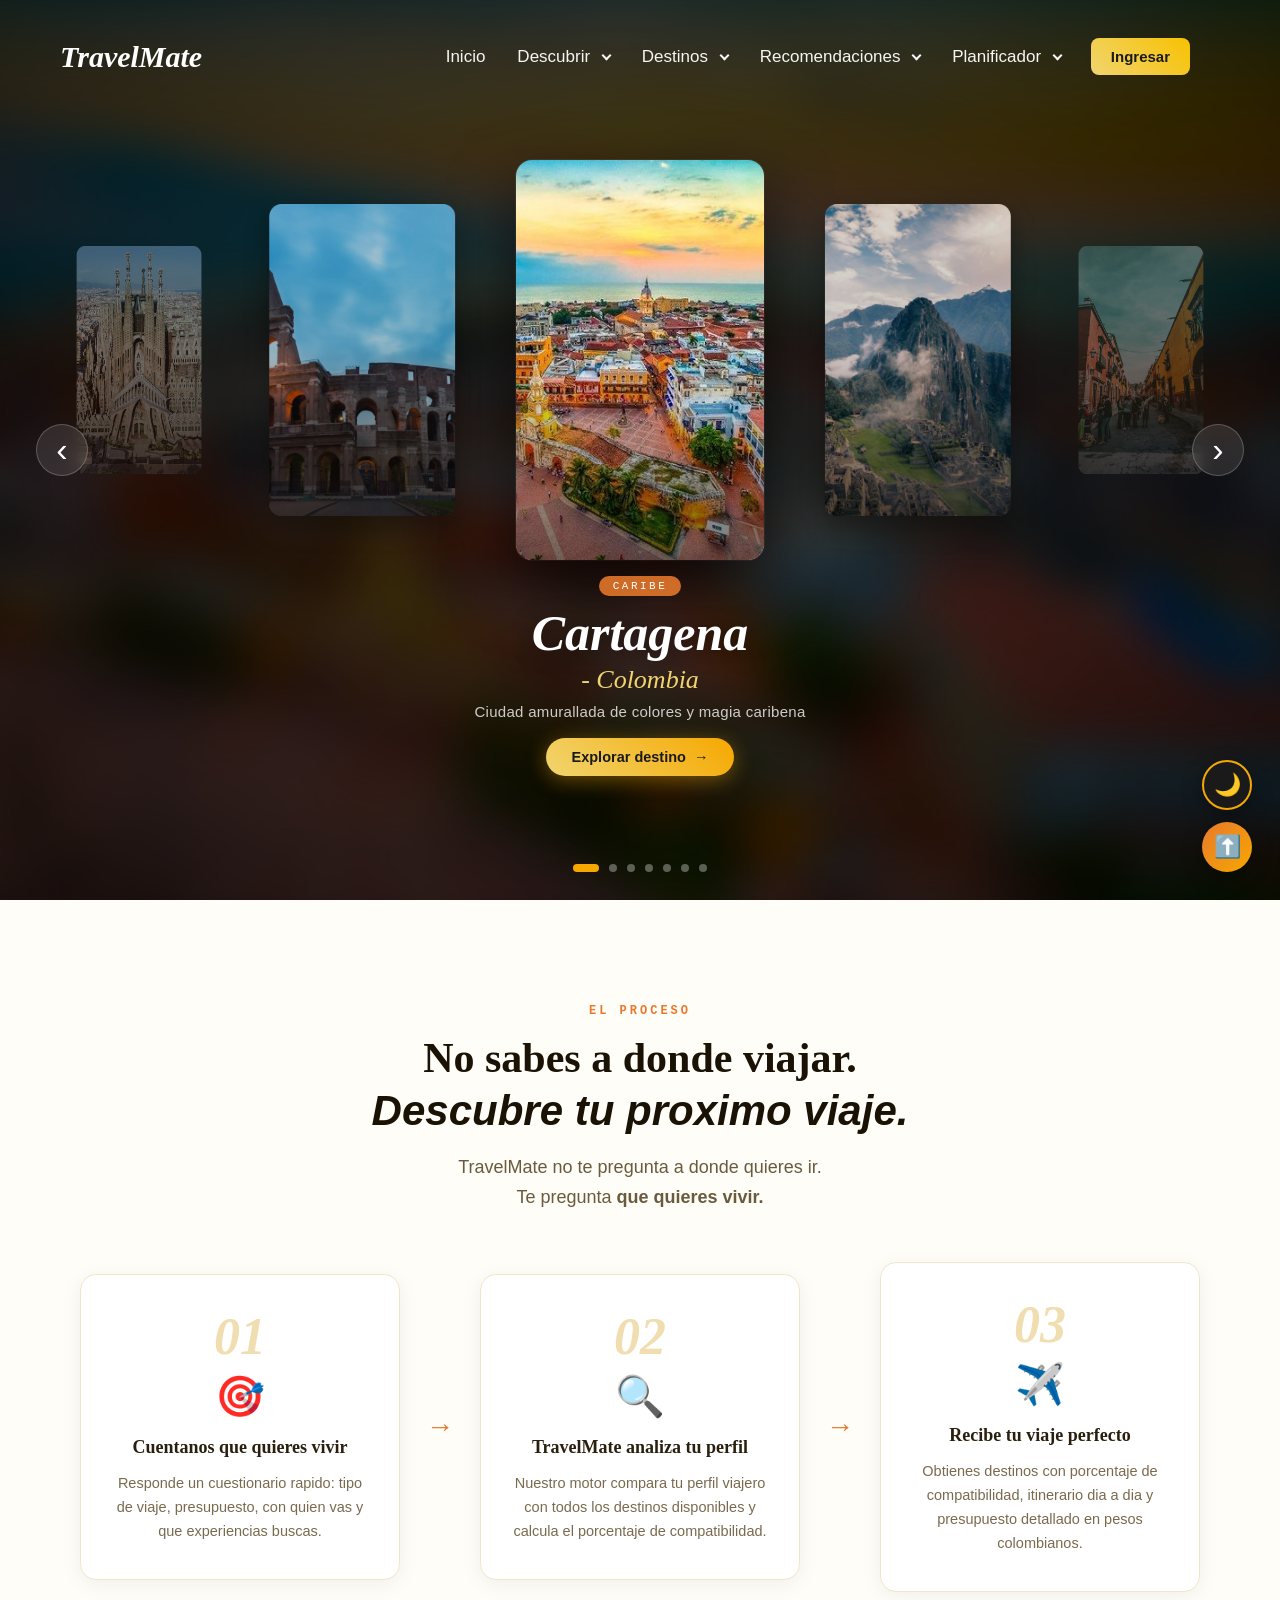
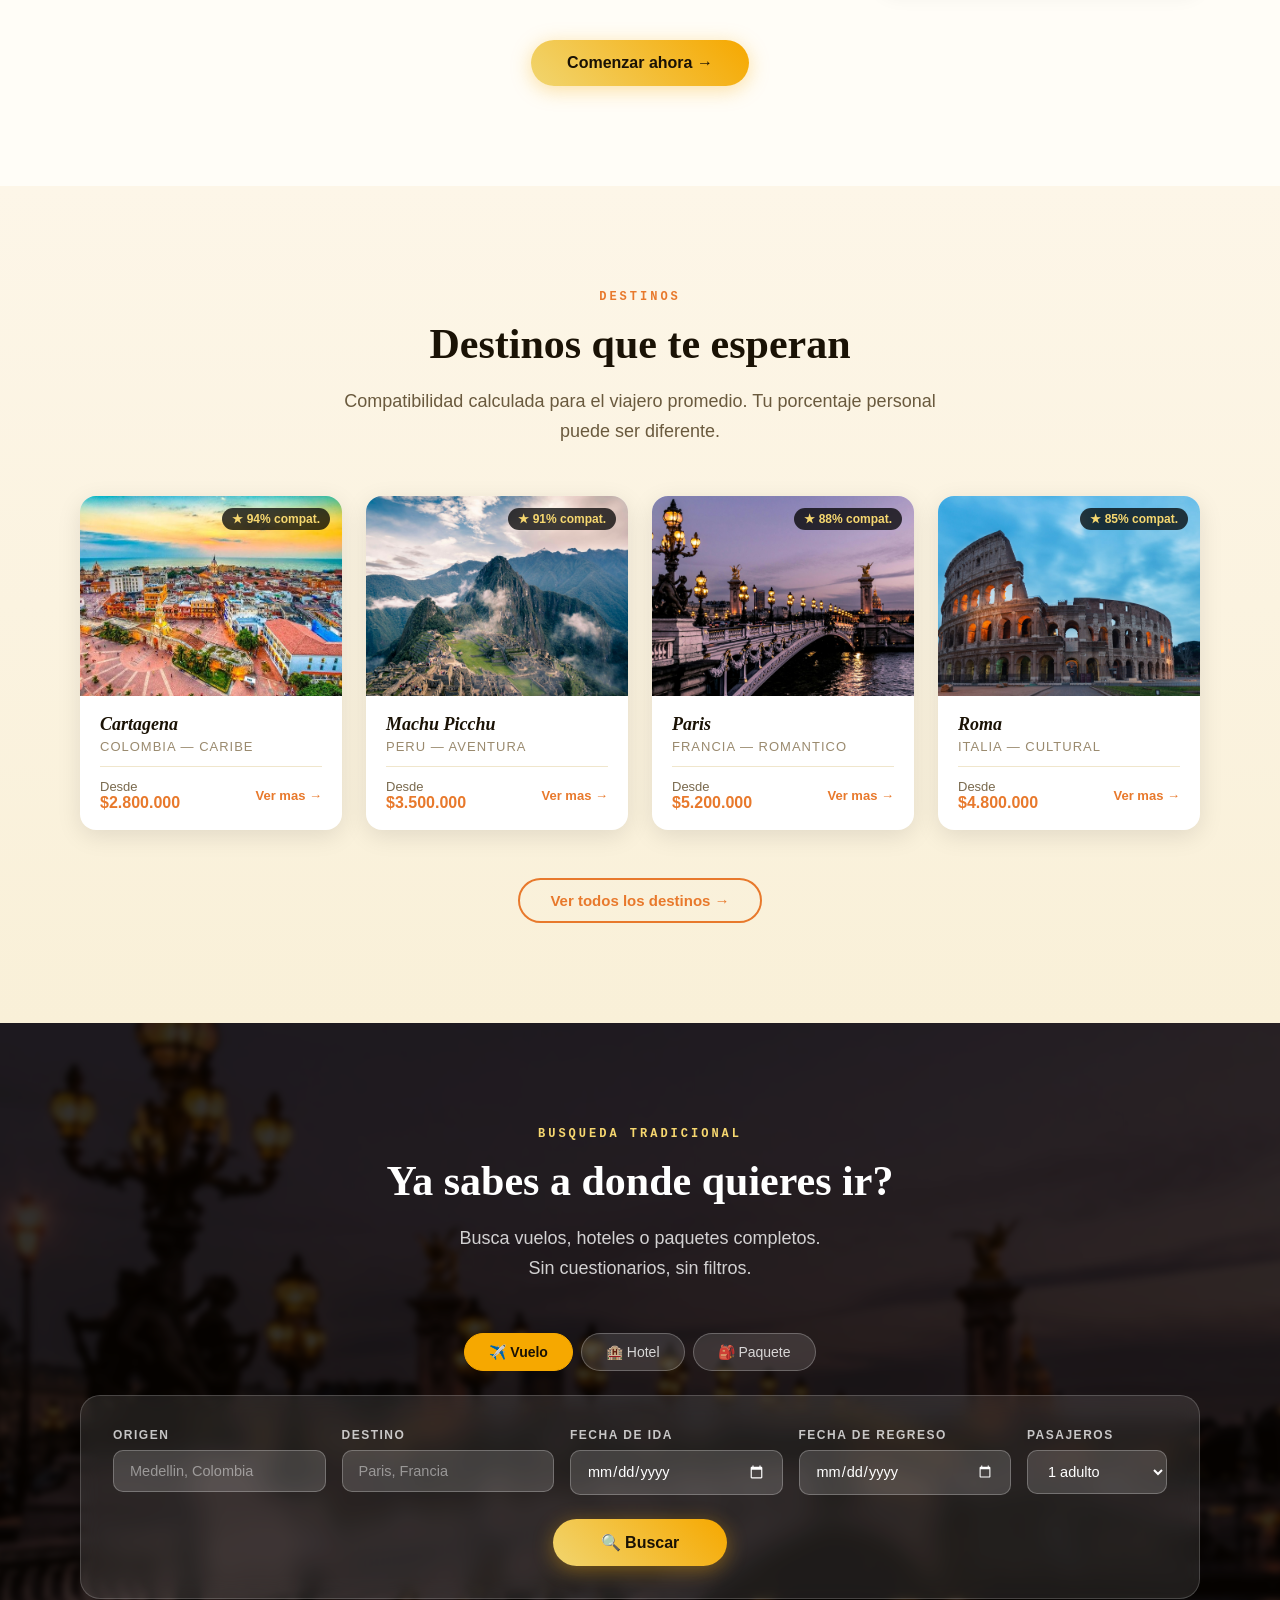
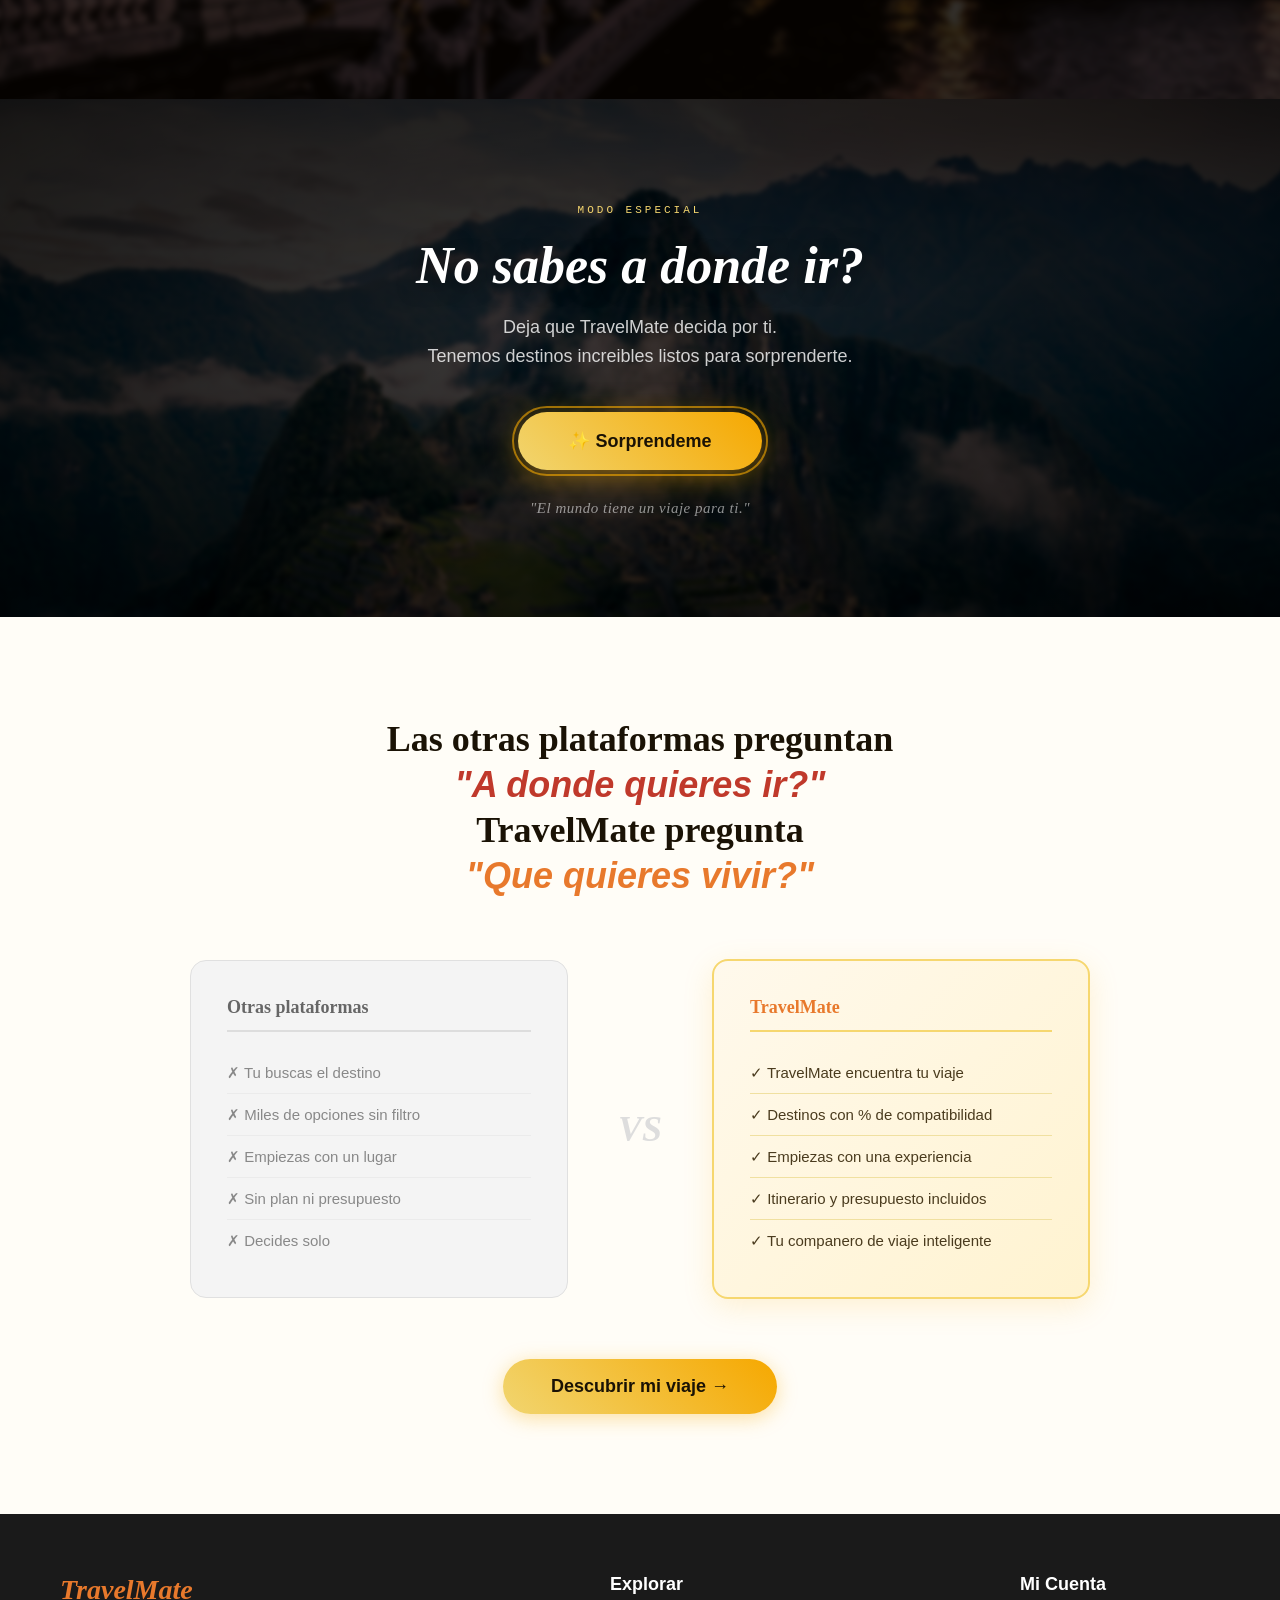
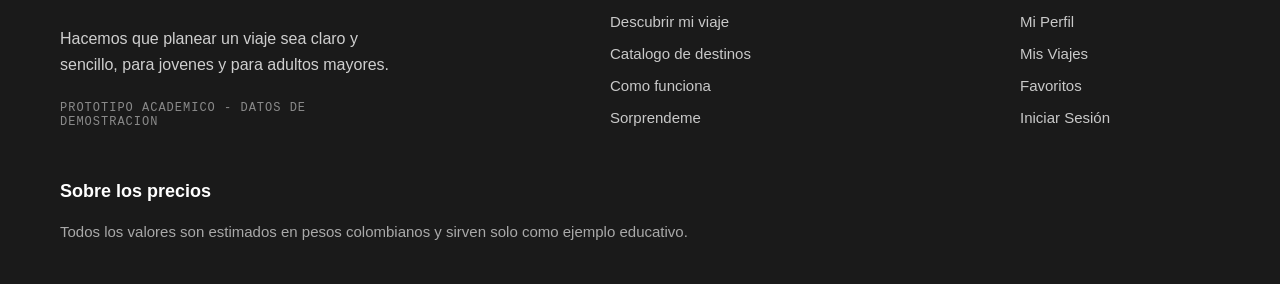
==== commit 2779d0cf: "favoritos, viajes y detalle" ====
--- a/index.html
+++ b/index.html
@@ -1,4 +1,4 @@
-﻿<!DOCTYPE html>
+<!DOCTYPE html>
 <html lang="es">
 <head>
     <meta charset="UTF-8">
@@ -14,7 +14,7 @@
         <h1 class="logo">TravelMate</h1>
         <nav>
             <div class="nav-item">
-                <span class="nav-link">Inicio</span>
+                <a href="index.html" class="nav-link" style="text-decoration: none;">Inicio</a>
             </div>
             <div class="nav-item">
                 <span class="nav-link">Descubrir <span class="flecha"></span></span>
@@ -385,12 +385,12 @@
     </div>
 
     <div class="footer-col">
-        <h3>Planificar</h3>
+        <h3>Mi Cuenta</h3>
         <ul>
-            <li><a href="pages/itinerario.html">Itinerario</a></li>
-            <li><a href="pages/presupuesto.html">Presupuesto</a></li>
-            <li><a href="pages/actividades.html">Actividades</a></li>
+            <li><a href="pages/cuenta.html">Mi Perfil</a></li>
+            <li><a href="pages/viajes.html">Mis Viajes</a></li>
             <li><a href="pages/favoritos.html">Favoritos</a></li>
+            <li><a href="pages/login.html">Iniciar Sesión</a></li>
         </ul>
     </div>
 
--- a/css/style.css
+++ b/css/style.css
@@ -622,10 +622,6 @@
 }
 
 @media (max-width: 600px) {
-    .contenedor-navegacion { padding: 16px 20px; }
-    nav { gap: 16px; }
-    .nav-item:not(:first-child):not(:last-child) { display: none; }
-
     .carr-tarjeta  { width: 190px; height: 305px; margin-left: -95px; }
     .carrusel-pista { height: 305px; }
 
@@ -3558,30 +3554,42 @@
 /* Media Query para Pantallas Móviles y Tablets */
 @media (max-width: 920px) {
     .contenedor-navegacion {
-        padding: 16px 20px;
+        padding: 14px 18px;
         position: relative;
+        display: flex;
+        justify-content: space-between;
+        align-items: center;
+        flex-wrap: wrap;
+        gap: 10px;
     }
 
     .btn-hamburguesa {
         display: flex;
+        order: 2;
+    }
+
+    .logo {
+        order: 1;
+        font-size: 24px !important;
     }
 
     /* En pantallas móviles la barra de navegación se convierte en un menú desplegable vertical */
     nav {
+        order: 3;
         position: absolute;
         top: 100%;
         left: 0;
         width: 100%;
-        background: rgba(26, 26, 26, 0.98);
-        backdrop-filter: blur(12px);
+        background: rgba(22, 17, 10, 0.98);
+        backdrop-filter: blur(14px);
         flex-direction: column;
         align-items: stretch;
         gap: 0;
         padding: 16px 20px 24px;
-        box-shadow: 0 16px 30px rgba(0, 0, 0, 0.5);
+        box-shadow: 0 16px 30px rgba(0, 0, 0, 0.65);
         border-bottom: 2px solid #f6a800;
         display: none;
-        z-index: 999;
+        z-index: 9999;
     }
 
     nav.menu-movil-activo {
@@ -3606,6 +3614,7 @@
         display: flex;
         justify-content: space-between;
         align-items: center;
+        color: #ffffff !important;
     }
 
     /* Submenús en versión móvil */
@@ -3623,7 +3632,8 @@
     .dropdown a {
         color: #f7e7c4 !important;
         border-bottom: 1px solid rgba(255, 255, 255, 0.05) !important;
-        padding: 10px 16px !important;
+        padding: 11px 16px !important;
+        display: block !important;
     }
 
     .dropdown a:hover {
@@ -3631,8 +3641,12 @@
         color: #f6a800 !important;
     }
 
+    .nav-item.sub-abierto > .dropdown,
     .nav-item.sub-abierto .dropdown {
         display: block !important;
+        visibility: visible !important;
+        opacity: 1 !important;
+        height: auto !important;
     }
 
     .boton-principal {
@@ -3649,6 +3663,7 @@
     .usuario-pill {
         max-width: 100%;
         justify-content: center;
+        background: rgba(246, 168, 0, 0.2);
     }
 
     .dropdown-usuario {
@@ -3656,6 +3671,1132 @@
         width: 100% !important;
         margin-top: 10px !important;
         box-shadow: none !important;
+        background: #251c0c !important;
     }
 }
 
+/* ================================================================
+   1. SISTEMA GLOBAL DE TOASTS
+   ================================================================ */
+.tm-toasts-contenedor {
+    position: fixed;
+    bottom: 24px;
+    right: 24px;
+    z-index: 999999;
+    display: flex;
+    flex-direction: column;
+    gap: 10px;
+    pointer-events: none;
+}
+
+.tm-toast {
+    display: flex;
+    align-items: center;
+    gap: 12px;
+    background: #1e1913;
+    color: #f7f3ee;
+    padding: 13px 20px;
+    border-radius: 10px;
+    box-shadow: 0 10px 30px rgba(0, 0, 0, 0.4);
+    border-left: 4px solid #f6a800;
+    font-size: 14px;
+    font-weight: 500;
+    pointer-events: auto;
+    opacity: 0;
+    transform: translateY(16px);
+    transition: opacity 0.3s cubic-bezier(0.16, 1, 0.3, 1), transform 0.3s cubic-bezier(0.16, 1, 0.3, 1);
+    max-width: 380px;
+}
+
+.tm-toast.visible {
+    opacity: 1;
+    transform: translateY(0);
+}
+
+.tm-toast-exito {
+    border-left-color: #10b981;
+}
+
+.tm-toast-error {
+    border-left-color: #ef4444;
+}
+
+.tm-toast-info {
+    border-left-color: #3b82f6;
+}
+
+.tm-toast-icono {
+    font-size: 18px;
+    line-height: 1;
+}
+
+/* ================================================================
+   2. BOTÓN DE FAVORITOS EN TARJETAS DEL CATÁLOGO
+   ================================================================ */
+.dest-card-fav-btn {
+    position: absolute;
+    top: 14px;
+    right: 14px;
+    width: 38px;
+    height: 38px;
+    border-radius: 50%;
+    background: rgba(255, 255, 255, 0.88);
+    backdrop-filter: blur(6px);
+    border: 1px solid rgba(0, 0, 0, 0.08);
+    display: flex;
+    align-items: center;
+    justify-content: center;
+    cursor: pointer;
+    color: #8c7b6e;
+    transition: transform 0.2s cubic-bezier(0.175, 0.885, 0.32, 1.275), background 0.2s, color 0.2s;
+    z-index: 5;
+    box-shadow: 0 4px 12px rgba(0, 0, 0, 0.15);
+}
+
+.dest-card-fav-btn:hover {
+    transform: scale(1.15);
+    background: #ffffff;
+    color: #e11d48;
+}
+
+.dest-card-fav-btn.activo {
+    background: #ffffff;
+    color: #e11d48;
+}
+
+.dest-card-fav-btn.activo svg {
+    fill: #e11d48;
+}
+
+.dest-card-img {
+    position: relative;
+}
+
+/* ================================================================
+   3. BOTÓN DE FAVORITOS EN PÁGINA DE DETALLE (HERO)
+   ================================================================ */
+.boton-favorito-hero {
+    display: inline-flex;
+    align-items: center;
+    gap: 8px;
+    background: rgba(255, 255, 255, 0.15);
+    backdrop-filter: blur(12px);
+    color: #ffffff;
+    border: 1px solid rgba(255, 255, 255, 0.4);
+    padding: 10px 18px;
+    border-radius: 30px;
+    font-size: 14px;
+    font-weight: 500;
+    cursor: pointer;
+    transition: all 0.25s ease;
+    margin-top: 14px;
+}
+
+.boton-favorito-hero:hover {
+    background: rgba(255, 255, 255, 0.3);
+    transform: translateY(-2px);
+}
+
+.boton-favorito-hero.activo {
+    background: #e11d48;
+    border-color: #e11d48;
+    color: #ffffff;
+    box-shadow: 0 6px 20px rgba(225, 29, 72, 0.4);
+}
+
+.boton-favorito-hero .corazon-icono {
+    font-size: 16px;
+    line-height: 1;
+}
+
+/* ================================================================
+   4. MODAL Y TARJETA DE RESERVA EN PÁGINA DE DETALLE
+   ================================================================ */
+.reserva-cta-banner {
+    background: linear-gradient(135deg, #2c2114, #18120b);
+    border: 1px solid #4a381e;
+    border-radius: 16px;
+    padding: 30px;
+    margin: 36px 0;
+    display: flex;
+    justify-content: space-between;
+    align-items: center;
+    flex-wrap: wrap;
+    gap: 20px;
+    color: #f7f3ee;
+    box-shadow: 0 12px 35px rgba(0, 0, 0, 0.25);
+}
+
+.reserva-cta-info h3 {
+    font-family: 'Cormorant Garamond', Georgia, serif;
+    font-size: 28px;
+    color: #f6c03e;
+    margin-bottom: 6px;
+}
+
+.reserva-cta-info p {
+    font-size: 14.5px;
+    color: #c0b4a8;
+}
+
+.btn-abrir-reserva {
+    background: linear-gradient(135deg, #f6a800, #e69100);
+    color: #16110a;
+    border: none;
+    font-weight: 700;
+    font-size: 16px;
+    padding: 14px 28px;
+    border-radius: 10px;
+    cursor: pointer;
+    box-shadow: 0 6px 20px rgba(246, 168, 0, 0.4);
+    transition: transform 0.2s, box-shadow 0.2s;
+    display: inline-flex;
+    align-items: center;
+    gap: 10px;
+}
+
+.btn-abrir-reserva:hover {
+    transform: translateY(-2px);
+    box-shadow: 0 8px 25px rgba(246, 168, 0, 0.55);
+}
+
+/* Overlay del Modal */
+.tm-modal-overlay {
+    position: fixed;
+    top: 0;
+    left: 0;
+    width: 100%;
+    height: 100%;
+    background: rgba(14, 11, 8, 0.75);
+    backdrop-filter: blur(8px);
+    display: none;
+    align-items: center;
+    justify-content: center;
+    z-index: 99999;
+    padding: 20px;
+    opacity: 0;
+    transition: opacity 0.25s ease;
+}
+
+.tm-modal-overlay.abierto {
+    display: flex;
+    opacity: 1;
+}
+
+.tm-modal-contenedor {
+    background: #ffffff;
+    width: 100%;
+    max-width: 620px;
+    border-radius: 16px;
+    overflow: hidden;
+    box-shadow: 0 25px 60px rgba(0, 0, 0, 0.35);
+    transform: scale(0.95);
+    transition: transform 0.25s cubic-bezier(0.16, 1, 0.3, 1);
+    max-height: 90vh;
+    display: flex;
+    flex-direction: column;
+}
+
+.tm-modal-overlay.abierto .tm-modal-contenedor {
+    transform: scale(1);
+}
+
+.tm-modal-header {
+    background: #251c11;
+    color: #ffffff;
+    padding: 20px 26px;
+    display: flex;
+    justify-content: space-between;
+    align-items: center;
+    border-bottom: 2px solid #f6a800;
+}
+
+.tm-modal-header h3 {
+    margin: 0;
+    font-size: 20px;
+    font-weight: 600;
+    display: flex;
+    align-items: center;
+    gap: 10px;
+}
+
+.tm-modal-cerrar {
+    background: rgba(255, 255, 255, 0.1);
+    border: none;
+    color: #ffffff;
+    width: 32px;
+    height: 32px;
+    border-radius: 50%;
+    cursor: pointer;
+    font-size: 16px;
+    display: flex;
+    align-items: center;
+    justify-content: center;
+    transition: background 0.2s;
+}
+
+.tm-modal-cerrar:hover {
+    background: rgba(255, 255, 255, 0.25);
+}
+
+.tm-modal-body {
+    padding: 26px;
+    overflow-y: auto;
+    font-family: 'DM Sans', Arial, sans-serif;
+    color: #2c2520;
+}
+
+.reserva-grid-campos {
+    display: grid;
+    grid-template-columns: 1fr 1fr;
+    gap: 16px;
+    margin-bottom: 18px;
+}
+
+.campo-grupo {
+    display: flex;
+    flex-direction: column;
+    gap: 6px;
+}
+
+.campo-grupo label {
+    font-size: 13px;
+    font-weight: 600;
+    color: #6a5746;
+    text-transform: uppercase;
+    letter-spacing: 0.05em;
+}
+
+.campo-grupo input,
+.campo-grupo select {
+    padding: 11px 14px;
+    border: 1px solid #dcd4c8;
+    border-radius: 8px;
+    font-size: 14.5px;
+    color: #2c2520;
+    outline: none;
+    transition: border-color 0.2s, box-shadow 0.2s;
+}
+
+.campo-grupo input:focus,
+.campo-grupo select:focus {
+    border-color: #f6a800;
+    box-shadow: 0 0 0 3px rgba(246, 168, 0, 0.18);
+}
+
+.reserva-desglose-caja {
+    background: #fbf9f5;
+    border: 1px solid #e8e0d4;
+    border-radius: 12px;
+    padding: 16px 20px;
+    margin: 20px 0;
+}
+
+.desglose-fila {
+    display: flex;
+    justify-content: space-between;
+    font-size: 14px;
+    color: #726252;
+    padding: 6px 0;
+}
+
+.desglose-total {
+    border-top: 1px dashed #dcd4c8;
+    margin-top: 8px;
+    padding-top: 10px;
+    font-size: 17px;
+    font-weight: 700;
+    color: #2c2520;
+}
+
+.desglose-total span:last-child {
+    color: #b45309;
+}
+
+.tm-modal-footer {
+    padding: 16px 26px;
+    background: #f7f3ee;
+    border-top: 1px solid #e8e0d4;
+    display: flex;
+    justify-content: flex-end;
+    gap: 12px;
+}
+
+.btn-modal-secundario {
+    background: #ffffff;
+    border: 1px solid #dcd4c8;
+    color: #4a3b1e;
+    padding: 11px 20px;
+    border-radius: 8px;
+    font-weight: 600;
+    cursor: pointer;
+}
+
+.btn-modal-primario {
+    background: linear-gradient(135deg, #f6a800, #e69100);
+    border: none;
+    color: #16110a;
+    padding: 11px 24px;
+    border-radius: 8px;
+    font-weight: 700;
+    cursor: pointer;
+    box-shadow: 0 4px 15px rgba(246, 168, 0, 0.35);
+}
+
+/* ================================================================
+   5. DISEÑO DE PÁGINAS COMPLETAS (FAVORITOS, CUENTA, MIS VIAJES)
+   ================================================================ */
+.pagina-dashboard-hero {
+    background: linear-gradient(rgba(26, 19, 11, 0.88), rgba(26, 19, 11, 0.94)), url('../assets/img/cartagena.jpg') center/cover;
+    padding: 60px 24px;
+    color: #ffffff;
+    text-align: center;
+}
+
+.pagina-dashboard-hero .seccion-etiqueta {
+    color: #f6c03e;
+    text-transform: uppercase;
+    font-size: 13px;
+    letter-spacing: 0.15em;
+    font-weight: 600;
+    display: block;
+    margin-bottom: 8px;
+}
+
+.pagina-dashboard-hero h1 {
+    font-family: 'Cormorant Garamond', Georgia, serif;
+    font-size: clamp(2rem, 5vw, 3.2rem);
+    font-weight: 400;
+    margin-bottom: 12px;
+}
+
+.pagina-dashboard-hero p {
+    font-size: 16px;
+    color: #d6cbbe;
+    max-width: 600px;
+    margin: 0 auto;
+}
+
+.dashboard-contenedor {
+    max-width: 1200px;
+    margin: 0 auto;
+    padding: 40px 20px 80px;
+}
+
+/* Estado Vacío Elegante */
+.tm-estado-vacio-caja {
+    text-align: center;
+    padding: 60px 24px;
+    background: #ffffff;
+    border-radius: 16px;
+    border: 1px solid #e8e0d4;
+    max-width: 580px;
+    margin: 30px auto;
+    box-shadow: 0 8px 30px rgba(0, 0, 0, 0.05);
+}
+
+.tm-vacio-icono {
+    font-size: 56px;
+    display: block;
+    margin-bottom: 18px;
+}
+
+.tm-estado-vacio-caja h3 {
+    font-family: 'Cormorant Garamond', Georgia, serif;
+    font-size: 28px;
+    color: #2c2520;
+    margin-bottom: 10px;
+}
+
+.tm-estado-vacio-caja p {
+    font-size: 15px;
+    color: #726252;
+    line-height: 1.6;
+    margin-bottom: 26px;
+}
+
+.tm-btn-accion {
+    display: inline-flex;
+    align-items: center;
+    gap: 8px;
+    background: linear-gradient(135deg, #f6a800, #e69100);
+    color: #16110a;
+    font-weight: 700;
+    padding: 12px 26px;
+    border-radius: 8px;
+    text-decoration: none;
+    box-shadow: 0 4px 15px rgba(246, 168, 0, 0.35);
+    transition: transform 0.2s;
+}
+
+.tm-btn-accion:hover {
+    transform: translateY(-2px);
+}
+
+/* ================================================================
+   6. ESTILOS DE LA PÁGINA DE PERFIL / MI CUENTA
+   ================================================================ */
+.perfil-card-resumen {
+    background: #ffffff;
+    border-radius: 16px;
+    border: 1px solid #e8e0d4;
+    padding: 30px;
+    display: flex;
+    align-items: center;
+    justify-content: space-between;
+    flex-wrap: wrap;
+    gap: 24px;
+    margin-bottom: 30px;
+    box-shadow: 0 8px 25px rgba(0, 0, 0, 0.04);
+}
+
+.perfil-avatar-gran {
+    width: 80px;
+    height: 80px;
+    border-radius: 50%;
+    background: linear-gradient(135deg, #f6a800, #b45309);
+    color: #ffffff;
+    font-size: 32px;
+    font-weight: 700;
+    display: flex;
+    align-items: center;
+    justify-content: center;
+    box-shadow: 0 6px 18px rgba(180, 83, 9, 0.35);
+}
+
+.perfil-datos-user h2 {
+    font-size: 24px;
+    color: #2c2520;
+    margin-bottom: 6px;
+}
+
+.perfil-datos-user p {
+    font-size: 14px;
+    color: #726252;
+    display: flex;
+    align-items: center;
+    gap: 8px;
+}
+
+.perfil-rol-badge {
+    display: inline-block;
+    padding: 4px 10px;
+    border-radius: 20px;
+    font-size: 12px;
+    font-weight: 700;
+    background: #fef3c7;
+    color: #92400e;
+}
+
+.perfil-stats-grid {
+    display: grid;
+    grid-template-columns: repeat(auto-fit, minmax(220px, 1fr));
+    gap: 20px;
+    margin-bottom: 34px;
+}
+
+.perfil-stat-card {
+    background: #ffffff;
+    border: 1px solid #e8e0d4;
+    border-radius: 14px;
+    padding: 22px;
+    display: flex;
+    align-items: center;
+    gap: 16px;
+    box-shadow: 0 4px 15px rgba(0, 0, 0, 0.03);
+    text-decoration: none;
+    color: inherit;
+    transition: transform 0.2s, box-shadow 0.2s;
+}
+
+.perfil-stat-card:hover {
+    transform: translateY(-3px);
+    box-shadow: 0 8px 25px rgba(0, 0, 0, 0.08);
+}
+
+.stat-icono-caja {
+    width: 52px;
+    height: 52px;
+    border-radius: 12px;
+    background: #fff8eb;
+    display: flex;
+    align-items: center;
+    justify-content: center;
+    font-size: 24px;
+}
+
+.stat-info-txt strong {
+    display: block;
+    font-size: 22px;
+    color: #2c2520;
+}
+
+.stat-info-txt span {
+    font-size: 13.5px;
+    color: #8c7b6e;
+}
+
+.perfil-secciones-grid {
+    display: grid;
+    grid-template-columns: 1fr 1fr;
+    gap: 26px;
+}
+
+@media (max-width: 860px) {
+    .perfil-secciones-grid {
+        grid-template-columns: 1fr;
+    }
+}
+
+.perfil-bloque-form {
+    background: #ffffff;
+    border-radius: 16px;
+    border: 1px solid #e8e0d4;
+    padding: 28px;
+    box-shadow: 0 6px 20px rgba(0, 0, 0, 0.04);
+}
+
+.perfil-bloque-form h3 {
+    font-size: 19px;
+    color: #2c2520;
+    margin-bottom: 18px;
+    padding-bottom: 12px;
+    border-bottom: 1px solid #f0e9df;
+    display: flex;
+    align-items: center;
+    gap: 8px;
+}
+
+/* ================================================================
+   7. ESTILOS DE LA PÁGINA DE MIS VIAJES (RESERVAS)
+   ================================================================ */
+.viajes-filtros-bar {
+    display: flex;
+    gap: 12px;
+    margin-bottom: 28px;
+    overflow-x: auto;
+    padding-bottom: 6px;
+}
+
+.filtro-viaje-btn {
+    background: #ffffff;
+    border: 1px solid #dcd4c8;
+    color: #6a5746;
+    padding: 9px 18px;
+    border-radius: 20px;
+    font-size: 14px;
+    font-weight: 600;
+    cursor: pointer;
+    white-space: nowrap;
+    transition: all 0.2s;
+}
+
+.filtro-viaje-btn.activo,
+.filtro-viaje-btn:hover {
+    background: #251c11;
+    color: #f6c03e;
+    border-color: #251c11;
+}
+
+.viajes-lista-grid {
+    display: flex;
+    flex-direction: column;
+    gap: 20px;
+}
+
+.viaje-item-card {
+    background: #ffffff;
+    border: 1px solid #e8e0d4;
+    border-radius: 16px;
+    overflow: hidden;
+    display: flex;
+    box-shadow: 0 6px 25px rgba(0, 0, 0, 0.05);
+    transition: transform 0.2s;
+}
+
+.viaje-item-card:hover {
+    transform: translateY(-2px);
+}
+
+.viaje-card-foto {
+    width: 280px;
+    min-width: 280px;
+    position: relative;
+}
+
+.viaje-card-foto img {
+    width: 100%;
+    height: 100%;
+    object-fit: cover;
+}
+
+.viaje-card-info {
+    padding: 24px 28px;
+    flex: 1;
+    display: flex;
+    flex-direction: column;
+    justify-content: space-between;
+}
+
+.viaje-header-linea {
+    display: flex;
+    justify-content: space-between;
+    align-items: flex-start;
+    margin-bottom: 12px;
+}
+
+.viaje-codigo {
+    font-size: 12px;
+    font-weight: 700;
+    letter-spacing: 0.1em;
+    color: #8c7b6e;
+    text-transform: uppercase;
+}
+
+.viaje-nombre-dest {
+    font-size: 22px;
+    font-weight: 700;
+    color: #2c2520;
+    margin-top: 4px;
+}
+
+.viaje-badge-estado {
+    padding: 6px 12px;
+    border-radius: 20px;
+    font-size: 12.5px;
+    font-weight: 700;
+}
+
+.badge-confirmada {
+    background: #dcfce7;
+    color: #15803d;
+}
+
+.badge-cancelada {
+    background: #fee2e2;
+    color: #b91c1c;
+}
+
+.badge-completada {
+    background: #e0f2fe;
+    color: #0369a1;
+}
+
+.viaje-detalles-grid {
+    display: grid;
+    grid-template-columns: repeat(auto-fit, minmax(130px, 1fr));
+    gap: 12px;
+    margin: 14px 0 18px;
+    padding: 14px 0;
+    border-top: 1px solid #f0e9df;
+    border-bottom: 1px solid #f0e9df;
+}
+
+.v-detalle-item span {
+    display: block;
+    font-size: 12px;
+    color: #8c7b6e;
+    text-transform: uppercase;
+    font-weight: 600;
+}
+
+.v-detalle-item strong {
+    font-size: 14.5px;
+    color: #2c2520;
+}
+
+.viaje-footer-acciones {
+    display: flex;
+    justify-content: space-between;
+    align-items: center;
+    flex-wrap: wrap;
+    gap: 12px;
+}
+
+.viaje-precio-total span {
+    font-size: 12px;
+    color: #8c7b6e;
+    display: block;
+}
+
+.viaje-precio-total strong {
+    font-size: 20px;
+    color: #b45309;
+}
+
+.viaje-btns-grupo {
+    display: flex;
+    gap: 10px;
+}
+
+.btn-viaje-detalle {
+    background: #f7f3ee;
+    border: 1px solid #dcd4c8;
+    color: #4a3b1e;
+    padding: 8px 16px;
+    border-radius: 6px;
+    font-weight: 600;
+    font-size: 13.5px;
+    text-decoration: none;
+}
+
+.btn-viaje-cancelar {
+    background: #fff5f5;
+    border: 1px solid #fecaca;
+    color: #dc2626;
+    padding: 8px 14px;
+    border-radius: 6px;
+    font-weight: 600;
+    font-size: 13.5px;
+    cursor: pointer;
+}
+
+@media (max-width: 768px) {
+    .viaje-item-card {
+        flex-direction: column;
+    }
+    .viaje-card-foto {
+        width: 100%;
+        height: 180px;
+    }
+}
+
+/* ================================================================
+   8. SOPORTE DE MODO OSCURO PARA LOS NUEVOS MÓDULOS
+   ================================================================ */
+body.modo-oscuro .tm-estado-vacio-caja,
+body.modo-oscuro .perfil-card-resumen,
+body.modo-oscuro .perfil-stat-card,
+body.modo-oscuro .perfil-bloque-form,
+body.modo-oscuro .viaje-item-card,
+body.modo-oscuro .tm-modal-contenedor {
+    background: #1c160f !important;
+    border-color: #3d2f1f !important;
+    color: #f7f3ee !important;
+}
+
+body.modo-oscuro .campo-grupo input,
+body.modo-oscuro .campo-grupo select,
+body.modo-oscuro .reserva-desglose-caja {
+    background: #251e15 !important;
+    border-color: #4a381e !important;
+    color: #f7f3ee !important;
+}
+
+body.modo-oscuro .tm-estado-vacio-caja h3,
+body.modo-oscuro .perfil-datos-user h2,
+body.modo-oscuro .stat-info-txt strong,
+body.modo-oscuro .perfil-bloque-form h3,
+body.modo-oscuro .viaje-nombre-dest,
+body.modo-oscuro .v-detalle-item strong,
+body.modo-oscuro .desglose-total {
+    color: #f7f3ee !important;
+}
+
+body.modo-oscuro .dest-card-fav-btn {
+    background: rgba(30, 24, 16, 0.85);
+    border-color: rgba(255, 255, 255, 0.15);
+    color: #d6cbbe;
+}
+
+body.modo-oscuro .dest-card-fav-btn.activo {
+    background: #251c11;
+    color: #fb7185;
+}
+
+body.modo-oscuro .btn-modal-secundario,
+body.modo-oscuro .btn-viaje-detalle {
+    background: #2a2014 !important;
+    border-color: #4a381e !important;
+    color: #f7f3ee !important;
+}
+
+body.modo-oscuro .tm-modal-footer {
+    background: #16110b !important;
+    border-color: #3d2f1f !important;
+}
+
+
+
+/* ================================================================
+   9. MODAL DE CONFIRMACIÓN EXITOSA DE RESERVA
+   Animación SVG checkmark + resumen visual + acciones claras
+   ================================================================ */
+
+/* Cabecera con gradiente de celebración */
+.exito-modal-header {
+    background: linear-gradient(135deg, #065f46, #047857, #059669);
+    padding: 36px 30px 28px;
+    border-radius: 16px 16px 0 0;
+    display: flex;
+    align-items: center;
+    justify-content: center;
+    position: relative;
+    overflow: hidden;
+}
+
+/* Efecto de partículas / brillo sutil */
+.exito-modal-header::before {
+    content: "";
+    position: absolute;
+    top: -50%;
+    left: -50%;
+    width: 200%;
+    height: 200%;
+    background: radial-gradient(circle, rgba(255, 255, 255, 0.12) 0%, transparent 70%);
+    animation: brilloRotar 4s linear infinite;
+}
+
+@keyframes brilloRotar {
+    0%   { transform: rotate(0deg); }
+    100% { transform: rotate(360deg); }
+}
+
+/* Círculo del checkmark animado */
+.exito-checkmark-circulo {
+    position: relative;
+    z-index: 2;
+    width: 80px;
+    height: 80px;
+    display: flex;
+    align-items: center;
+    justify-content: center;
+    background: rgba(255, 255, 255, 0.15);
+    border-radius: 50%;
+    box-shadow: 0 0 0 8px rgba(255, 255, 255, 0.08);
+}
+
+.exito-checkmark-svg {
+    filter: drop-shadow(0 2px 8px rgba(0, 0, 0, 0.15));
+}
+
+.exito-circulo {
+    stroke-dasharray: 166;
+    stroke-dashoffset: 166;
+    stroke-width: 2;
+    stroke-miterlimit: 10;
+    stroke: rgba(255, 255, 255, 0.4);
+    animation: circuloDibujar 0.6s ease-in-out 0.2s forwards;
+}
+
+.exito-check {
+    stroke-dasharray: 48;
+    stroke-dashoffset: 48;
+    stroke-width: 3;
+    stroke-linecap: round;
+    stroke: #ffffff;
+    animation: checkDibujar 0.35s ease-in-out 0.7s forwards;
+}
+
+@keyframes circuloDibujar {
+    to { stroke-dashoffset: 0; }
+}
+
+@keyframes checkDibujar {
+    to { stroke-dashoffset: 0; }
+}
+
+/* Etiqueta verde */
+.exito-etiqueta {
+    display: inline-block;
+    background: #ecfdf5;
+    color: #065f46;
+    font-size: 12px;
+    font-weight: 700;
+    letter-spacing: 0.12em;
+    text-transform: uppercase;
+    padding: 6px 16px;
+    border-radius: 20px;
+    margin-top: 24px;
+    border: 1px solid #a7f3d0;
+}
+
+/* Código de reserva tipo ticket */
+.exito-codigo-caja {
+    margin: 18px auto 8px;
+    background: #fffbeb;
+    border: 2px dashed #f6a800;
+    border-radius: 12px;
+    padding: 14px 20px;
+    display: inline-flex;
+    flex-direction: column;
+    gap: 4px;
+    min-width: 220px;
+}
+
+.exito-codigo-label {
+    font-size: 11px;
+    text-transform: uppercase;
+    letter-spacing: 0.1em;
+    color: #92400e;
+    font-weight: 600;
+}
+
+.exito-codigo-valor {
+    font-size: 26px;
+    font-weight: 800;
+    color: #b45309;
+    letter-spacing: 0.06em;
+    font-family: 'Courier New', monospace;
+}
+
+/* Título y destino */
+.exito-titulo {
+    font-family: 'Cormorant Garamond', Georgia, serif;
+    font-size: 26px;
+    font-weight: 400;
+    color: #2c2520;
+    margin: 20px 0 6px;
+}
+
+.exito-destino-nombre {
+    font-size: 18px;
+    font-weight: 700;
+    color: #065f46;
+    margin-bottom: 20px;
+}
+
+/* Grid de resumen 2x2 */
+.exito-resumen-grid {
+    display: grid;
+    grid-template-columns: 1fr 1fr;
+    gap: 12px;
+    margin-bottom: 20px;
+    text-align: left;
+}
+
+.exito-resumen-item {
+    background: #f7f3ee;
+    border: 1px solid #e8e0d4;
+    border-radius: 10px;
+    padding: 12px 14px;
+    display: flex;
+    align-items: center;
+    gap: 10px;
+}
+
+.exito-item-icono {
+    font-size: 22px;
+    line-height: 1;
+    flex-shrink: 0;
+}
+
+.exito-resumen-item small {
+    display: block;
+    font-size: 11px;
+    color: #8c7b6e;
+    text-transform: uppercase;
+    letter-spacing: 0.05em;
+    font-weight: 600;
+}
+
+.exito-resumen-item strong {
+    display: block;
+    font-size: 14px;
+    color: #2c2520;
+    font-weight: 700;
+}
+
+/* Mensaje de pie */
+.exito-mensaje-pie {
+    font-size: 13.5px;
+    color: #726252;
+    line-height: 1.6;
+    margin-bottom: 24px;
+    padding: 0 10px;
+}
+
+/* Botones de acción */
+.exito-acciones {
+    display: flex;
+    flex-direction: column;
+    gap: 10px;
+}
+
+.exito-btn-principal {
+    display: flex;
+    align-items: center;
+    justify-content: center;
+    gap: 8px;
+    width: 100%;
+    padding: 14px 24px;
+    font-size: 15px;
+    font-weight: 700;
+    border-radius: 10px;
+    text-decoration: none;
+    text-align: center;
+    box-shadow: 0 6px 20px rgba(246, 168, 0, 0.35);
+    transition: transform 0.2s, box-shadow 0.2s;
+}
+
+.exito-btn-principal:hover {
+    transform: translateY(-2px);
+    box-shadow: 0 8px 25px rgba(246, 168, 0, 0.5);
+}
+
+.exito-btn-seguir {
+    width: 100%;
+    padding: 12px 20px;
+    font-size: 14px;
+    border-radius: 10px;
+    cursor: pointer;
+    transition: background 0.2s;
+}
+
+.exito-btn-seguir:hover {
+    background: #f0e9df;
+}
+
+/* Responsive para el modal de éxito */
+@media (max-width: 520px) {
+    .exito-resumen-grid {
+        grid-template-columns: 1fr;
+    }
+
+    .exito-codigo-valor {
+        font-size: 22px;
+    }
+
+    .exito-titulo {
+        font-size: 22px;
+    }
+}
+
+/* Modo oscuro para el modal de éxito */
+body.modo-oscuro .exito-codigo-caja {
+    background: #2a2014 !important;
+    border-color: #b45309 !important;
+}
+
+body.modo-oscuro .exito-etiqueta {
+    background: #1c2e25 !important;
+    color: #6ee7b7 !important;
+    border-color: #065f46 !important;
+}
+
+body.modo-oscuro .exito-resumen-item {
+    background: #251e15 !important;
+    border-color: #3d2f1f !important;
+}
+
+body.modo-oscuro .exito-resumen-item strong {
+    color: #f7f3ee !important;
+}
+
+body.modo-oscuro .exito-titulo {
+    color: #f7f3ee !important;
+}
+
+body.modo-oscuro .exito-destino-nombre {
+    color: #6ee7b7 !important;
+}
+
+body.modo-oscuro .exito-mensaje-pie {
+    color: #c0b4a8 !important;
+}
+
+body.modo-oscuro .exito-btn-seguir {
+    background: #2a2014 !important;
+    border-color: #4a381e !important;
+    color: #f7f3ee !important;
+}
